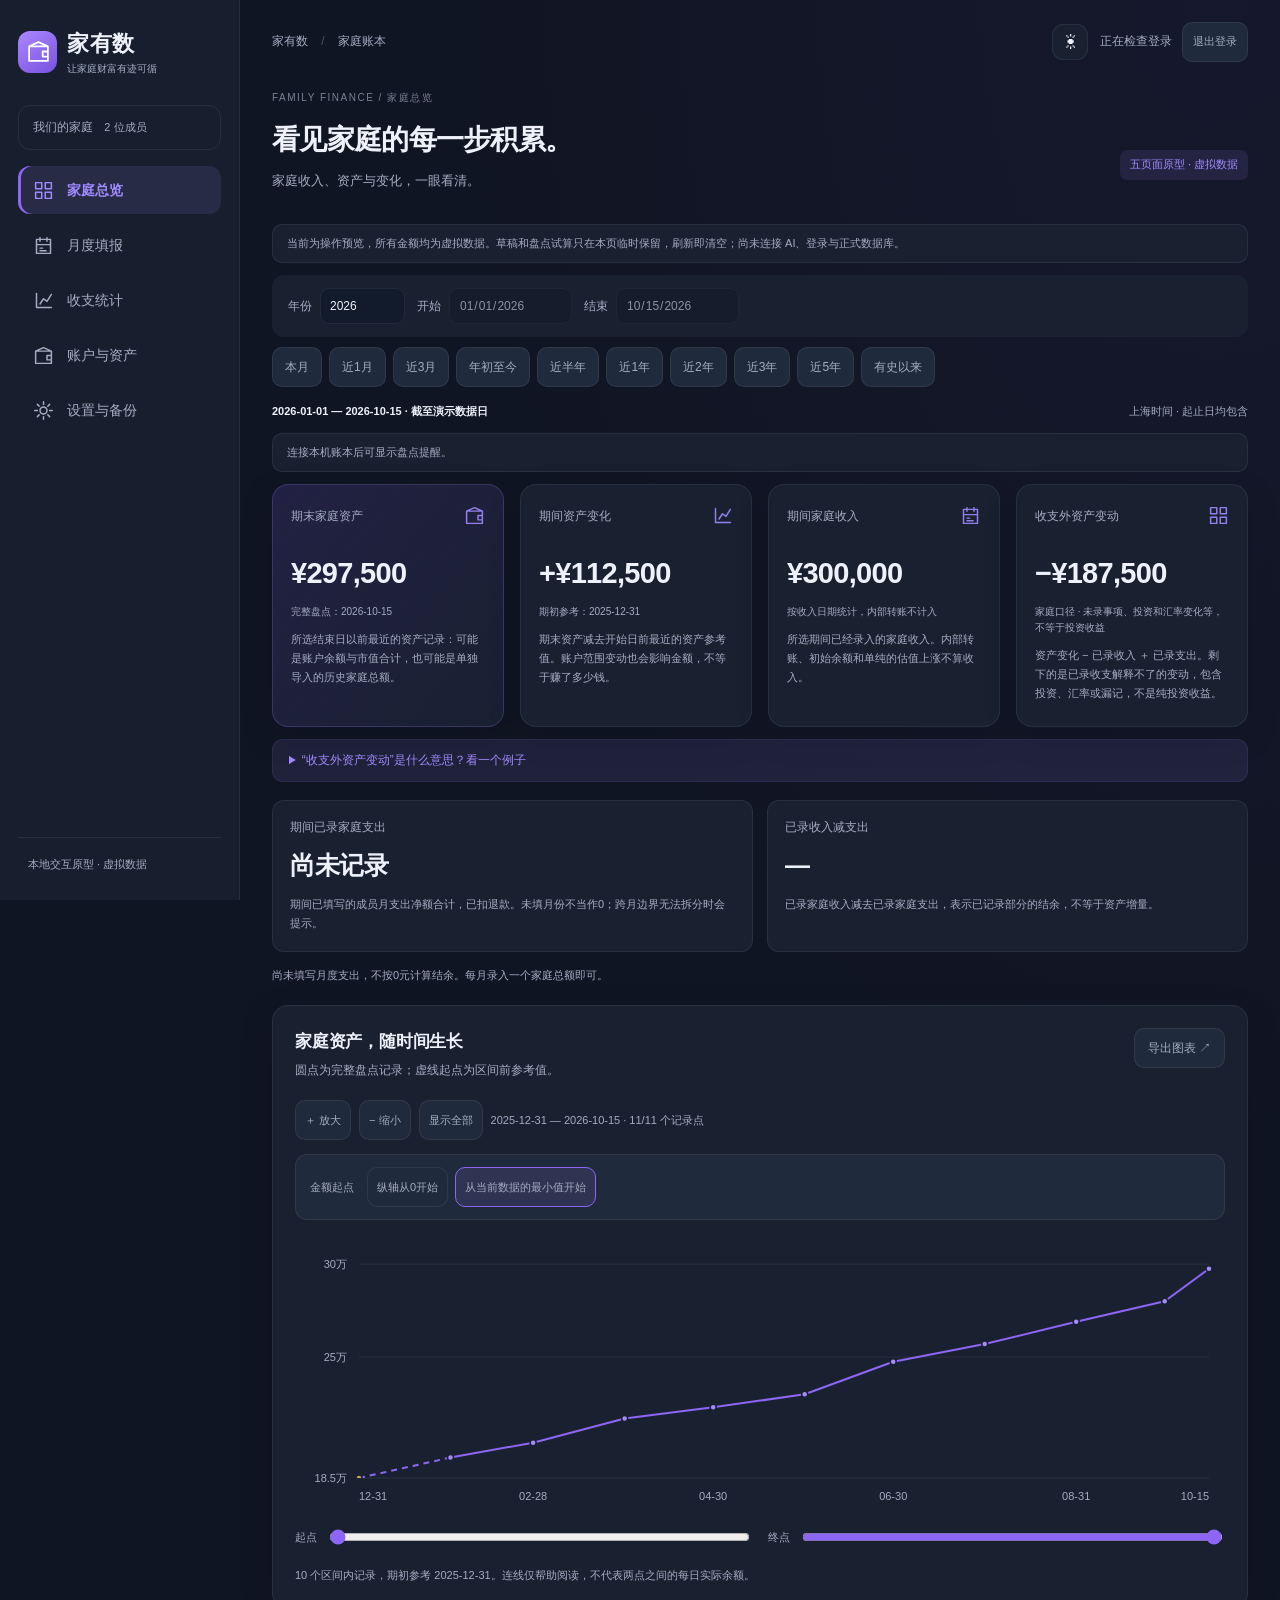
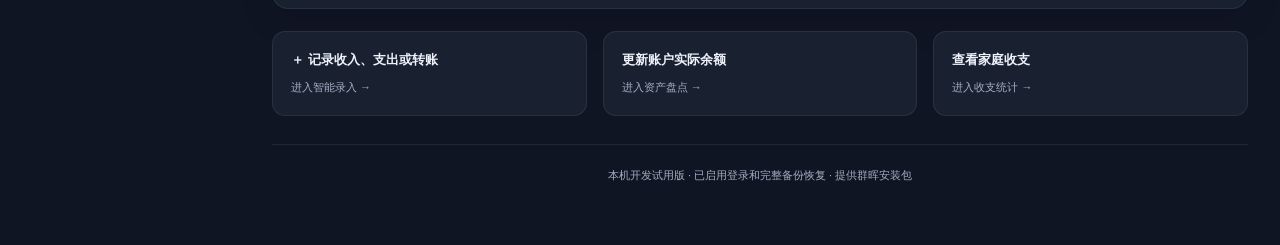
==== prototype/index.html @ e5a1f44b "Release 0.10.0 preview with expense charts and inline record management" ====
<!doctype html>
<html lang="zh-CN">
<head>
  <meta charset="utf-8"><meta name="viewport" content="width=device-width, initial-scale=1, viewport-fit=cover">
  <title>家有数</title><meta name="application-name" content="家有数"><meta name="apple-mobile-web-app-title" content="家有数"><meta name="apple-mobile-web-app-capable" content="yes"><meta name="mobile-web-app-capable" content="yes"><meta name="apple-mobile-web-app-status-bar-style" content="default"><meta name="theme-color" content="#8b64e8"><link rel="manifest" href="/manifest.webmanifest"><link rel="apple-touch-icon" sizes="180x180" href="/apple-touch-icon.png"><link rel="icon" type="image/png" sizes="32x32" href="/favicon.png">
  <link rel="stylesheet" href="style.css"><link rel="stylesheet" href="modern.css">
  <script defer src="mobile-shell.js"></script><script defer src="chart-axis.js"></script><script defer src="history-period.js"></script><script defer src="client-common.js"></script><script defer src="expenses-report.js"></script><script defer src="report.js"></script><script defer src="ui.js"></script><script defer src="expenses-ui.js"></script><script defer src="session-ui.js"></script><script defer src="backup-ui.js"></script><script defer src="monthly-ui.js"></script><script defer src="account-catalog.js"></script><script defer src="choices-ui.js"></script><script defer src="direct-ui.js"></script><script defer src="income-series.js"></script><script defer src="dashboard-ui.js"></script><script defer src="modern-ui.js"></script><script defer src="history-ui.js"></script><script defer src="maintenance-ui.js"></script><script defer src="income-options.js"></script><script defer src="income-charts.js"></script><script defer src="asset-navigation.js"></script><script defer src="income-composition.js"></script><script defer src="inline-actions.js"></script><script defer src="expense-composition.js"></script>
</head>
<body>
<aside class="sidebar">
  <div class="brand"><span class="logo">家</span><div>家有数<small>让家庭财富有迹可循</small></div></div>
  <div class="family">我们的家庭 <span>2 位成员</span></div>
  <nav aria-label="主导航"><a href="#overview" data-route="overview">◫ <span>家庭总览</span></a><a href="#entry" data-route="entry">✧ <span>智能录入</span></a><a href="#income" data-route="income">▥ <span>收入统计</span></a><a href="#assets" data-route="assets">▤ <span>资产盘点</span></a><a href="#settings" data-route="settings">⚙ <span>设置与备份</span></a></nav>
  <div class="side-note"><strong>每一次盘点，<br>都让生活更清晰。</strong><p>收入分别记录<br>资产共同看见</p></div>
  <div class="prototype">本地交互原型 · 虚拟数据</div>
</aside>
<main>
  <header><div class="eyebrow" id="pageEyebrow">FAMILY FINANCE / 家庭总览</div><div class="heading"><div><h1 id="pageTitle">看见家庭的每一步积累<span>。</span></h1><p id="pageSubtitle">家庭收入、资产与变化，一眼看清。</p></div><span class="badge">五页面原型 · 虚拟数据</span></div></header>
  <div class="demo-notice" id="appNotice">当前为操作预览，所有金额均为虚拟数据。草稿和盘点试算只在本页临时保留，刷新即清空；尚未连接 AI、登录与正式数据库。</div>
  <div id="reportControls">
  <section class="filters" aria-label="报告筛选">
    <div class="segments" aria-label="汇总周期"><button data-mode="month">月度</button><button data-mode="year" class="active">年度</button><button data-mode="custom">自选时间段</button></div>
    <div class="date-controls"><label id="periodLabel">年份 <input id="period" type="number" value="2026" min="2000" max="2100"></label><label>开始 <input id="start" type="date" value="2026-01-01"></label><label>结束 <input id="end" type="date" value="2026-10-15"></label></div>
    <button id="export" class="outline">导出收入 CSV ↗</button>
  </section>
  <div id="error" role="alert"></div>
  <div class="period-caption"><strong id="range"></strong><span>上海时间 · 起止日均包含</span></div>
  </div>
  <section data-page="overview" aria-label="家庭总览">
  <section class="stats" aria-label="关键指标">
    <article class="metric primary"><div>期末家庭资产 <span>家庭口径</span></div><strong id="assetValue"></strong><p id="assetDate"></p></article>
    <article class="metric"><div>期间资产变化</div><strong id="deltaValue"></strong><p id="openingDate"></p></article>
    <article class="metric"><div id="incomeTitle">期间家庭收入</div><strong id="incomeValue"></strong><p>按收入日期统计，内部转账不计入</p></article>
    <article class="metric"><div>扣除已录收支后的差额</div><strong id="gapValue"></strong><p>家庭口径 · 未录事项、投资和汇率变化等，不等于投资收益</p></article>
  </section>
  <div class="expense-kpis"><article><span>期间已录家庭支出</span><strong id="overviewExpense">尚未记录</strong></article><article><span>已录收入减支出</span><strong id="overviewNet">—</strong></article><p id="overviewExpenseNote">不要求每天记账，每月填总额也可以。</p></div>
  <div id="portfolioOverview" class="demo-notice" style="margin-top:18px" hidden></div>
  <section id="trend" class="panel trend"><div class="panel-head"><div><h2>家庭资产，随时间生长</h2><p>圆点为完整盘点记录；虚线起点为区间前参考值。</p></div><button id="chartExport" class="outline">导出图表 ↗</button></div><div id="assetChart" class="chart"></div><div id="chartNote" class="chart-note"></div></section>
  <div class="quick-links"><a href="#entry">＋ 记录收入、支出或转账 <span>进入智能录入 →</span></a><a href="#assets">更新账户实际余额 <span>进入资产盘点 →</span></a><a href="#income">查看两人的收入 <span>进入收入统计 →</span></a></div>
  </section>
  <section data-page="income" aria-label="收入统计" hidden>
    <div class="income-summary"><span id="reportIncomeLabel">期间家庭收入</span><strong id="reportIncomeValue"></strong><small>按收入日期汇总 · 不包含内部转账</small></div>
    <section class="panel"><div class="panel-head"><div><h2>收入随时间变化</h2><p id="incomeTrendNote"></p></div></div><div id="incomeTrend" class="income-trend"></div></section>
    <article id="income" class="panel"><div class="panel-head"><div><h2>两个人的收入，一起看</h2><p>成员筛选只作用于收入；支出和资产始终按全家统计。</p></div></div><div class="segments compact" id="members"><button class="active" data-member="全家">全家</button><button data-member="成员一">成员一</button><button data-member="成员二">成员二</button></div><div id="memberBars"></div><div class="source-label">收入来源分布</div><div id="sources"></div></article>
  <section id="details" class="panel"><div class="panel-head"><div><h2>每一笔收入，都有来处</h2><p>收入归属、来源和到账账户分开记录。</p></div><span class="muted" id="rowCount"></span></div><div class="table-scroll"><table><thead><tr><th>日期</th><th>收入归属</th><th>来源</th><th>到账账户</th><th class="right">金额</th></tr></thead><tbody id="incomeRows"></tbody></table></div></section>
  </section>
  <section data-page="entry" aria-label="智能录入" hidden>
    <article class="panel" id="monthlyExpensePanel"><div class="panel-head"><div><h2>每月支出 · 填一个总数就够了</h2><p>每个人各填一个月度支出净总额，家庭自动合计；不需要逐笔记录，也不用选择付款账户。</p></div><span class="status-tag">可选，不用开期</span></div>
      <form id="monthlyExpenseForm" class="form-grid">
        <label class="field">月份<input id="expenseMonth" type="month" required></label>
        <label class="field" id="expenseTotalField">支出净总额（人民币，退款扣除后）<input id="expenseTotal" type="number" step="0.01" required placeholder="未填写与0元不同"></label>
        <label class="field" id="expenseThroughField">这份总额统计到哪一天<input id="expenseThrough" type="date" required></label>
        <label class="field full">备注<input id="expenseTotalMemo" maxlength="200" placeholder="如：微信、支付宝、银行卡已去重；退款已扣除，包含手续费"></label>
        <p id="expenseModeNote" class="muted full"></p>
        <button class="solid full" id="saveMonthlyExpense" type="submit">确认并保存月度支出</button>
      </form><p id="monthlyExpenseStatus" class="muted" role="status"></p>
    </article>
    <article class="panel"><div class="panel-head"><div><h2>粘贴导入 · 无需 AI API</h2><p>把文字或截图发给聊天助手，按本软件的格式整理，再将结果粘贴到这里。</p></div><span class="status-tag" id="ledgerConnection">正在检查账本连接</span></div>
      <div class="actions"><button class="outline" id="copyGuide">复制给聊天助手的格式说明</button><button class="outline" id="importExample">填入虚拟导入示例</button></div>
      <label class="field" style="margin-top:16px">导入数据（JSON）<textarea id="importText" rows="7" placeholder="粘贴助手返回的 JSON 数据，不是命令，也不需要进入 Docker 终端。"></textarea></label>
      <button class="solid" id="previewImport">检查并预览</button><p id="importMessage" role="status" class="muted"></p>
      <pre id="guidePreview" class="guide-preview" hidden></pre>
      <p class="muted">同一时点先处理流水再确认余额，更晚流水继续更新。请核对截图时间，不用较早截图覆盖较晚状态。</p>
    </article>
    <div class="two-cols entry-layout">
      <article class="panel"><div class="panel-head"><div><h2>说一句话，或发一张截图</h2><p>正式版本由 AI 整理成草稿，经你确认后保存。</p></div><span class="status-tag">AI 待接入</span></div>
        <label class="field">描述收入、转账或账户余额<textarea id="naturalText" rows="5" placeholder="例如：今天成员一工资到账15000元，进招行工资卡，招行现在有62000元。"></textarea></label>
        <label class="upload">选择截图，预览上传体验<input id="screenshotInput" type="file" accept="image/png,image/jpeg,image/webp"><small>只在本机预览，不会上传或识别。请使用虚拟截图。</small></label>
        <img id="imagePreview" class="image-preview" alt="所选演示截图的本机预览" hidden><p id="imageNote" class="muted" role="status"></p>
        <div class="actions"><button id="sampleDraft" class="solid">查看示例识别草稿</button><button disabled class="outline">AI 整理（待接入）</button></div><p class="muted">示例按钮展示固定流程，不会识别你输入的文字或图片。</p>
      </article>
      <article class="panel"><div class="panel-head"><div><h2>也可以手动填写</h2><p>先试用字段和确认步骤，不影响报告中的示例账本。</p></div></div>
        <form id="manualForm" class="form-grid">
          <label class="field">记录类型<select id="recordKind"><option value="income">收入</option><option value="transfer">账户转账</option><option value="balance">余额盘点</option></select></label>
          <label class="field">发生日期<input id="recordDate" type="date" value="2026-10-15" required></label>
          <label class="field full">发生时间（可选，补录时请核对）<input id="recordTime" type="time" step="1"><small>留空：当天新增按保存时间，历史余额视为日终。同日先盘点后转账会继续更新余额；补录更早事项请填写时间。</small></label>
          <label class="field" id="memberField">收入归属<select id="recordMember"><option>成员一</option><option>成员二</option></select></label>
          <label class="field" id="sourceField">收入分类<select id="recordSource" required><option>工资奖金</option><option>公积金</option><option>开会讲课</option><option>股票</option><option>其他</option></select></label>
          <label class="field"><span id="accountLabel">到账账户</span><select id="recordAccount"></select></label>
          <label class="field" id="targetField" hidden>转入账户<select id="targetAccount"></select></label>
          <label class="field"><span id="amountLabel">金额（元）</span><input id="recordAmount" type="number" min="0.01" step="0.01" required placeholder="0.00"></label>
          <label class="field" id="targetAmountField" hidden><span id="targetAmountLabel">实际到账金额</span><input id="recordTargetAmount" type="number" min="0.01" step="0.01"></label>
          <label class="field" id="feeField" hidden><span id="feeLabel">转出账户手续费（本金之外另扣）</span><input id="recordFee" type="number" min="0" step="0.01" value="0"></label>
          <label class="field full">汇率方式<select id="recordFxMode"><option value="auto">自动汇率（保存时固定）</option><option value="manual">手动参考汇率（历史补录）</option></select></label>
          <label class="field" id="recordRateField" hidden><span id="recordRateLabel">转出／到账账户：1原币折合人民币</span><input id="recordRate" type="number" min="0.0000000001" step="0.0000000001"></label>
          <label class="field" id="targetRateField" hidden><span id="targetRateLabel">转入账户：1原币折合人民币</span><input id="targetRate" type="number" min="0.0000000001" step="0.0000000001"></label>
          <label class="field" id="recordRateDateField" hidden>参考汇率日期<input id="recordRateDate" type="date"></label>
          <label class="field" id="recordRateSourceField" hidden>汇率来源<input id="recordRateSource" maxlength="100" placeholder="例如经核对的历史参考汇率"></label>
          <label class="field full">备注<input id="recordMemo" maxlength="120" placeholder="可选"></label>
          <button class="solid full" type="submit">生成待确认草稿</button>
        </form>
      </article>
    </div>
    <article class="panel" id="draftPanel"><div class="panel-head"><div><h2>待确认草稿</h2><p>先核对金额、日期、成员和账户。需要修改时可回到输入区重新生成。</p></div></div><div id="draftContent" class="empty">还没有草稿。可以试用左侧示例或右侧手动填写。</div><div class="actions" id="draftActions" hidden><button id="confirmDraft" class="solid">确认演示草稿</button><button id="discardDraft" class="outline">放弃草稿</button></div><p id="draftStatus" role="status" class="muted"></p></article>
  </section>
  <section data-page="assets" aria-label="资产盘点" hidden>
    <article class="panel"><div class="panel-head"><div><h2>外币、股票与员工股权</h2><p>已持有资产计入家庭总额；待归属RSU单列。ESPP只记录实际到账股票。</p></div><span class="status-tag">保存估值与汇率</span></div>
      <div class="portfolio-summary"><span>已记录持仓 <strong id="holdingCount">0 项</strong></span><span>待归属RSU参考值 <strong id="rsuValue">—</strong><small>不计入主要家庭资产</small></span></div>
      <div id="holdingRows" class="holding-list"><p class="empty">尚未记录外币或股票持仓</p></div>
      <div class="two-cols"><div><h3 class="source-label">币种分布 · 折合人民币</h3><div id="currencyBreakdown"></div></div><div><h3 class="source-label">资产类型分布</h3><div id="typeBreakdown"></div></div></div>
      <p id="allocationNote" class="muted"></p>
      <p class="muted">账户原币数量、股票价格和汇率均按每次记录保存，后来的汇率更新不会改写这些记录。只录入自己能确认的资产；不要把券商总额与其股票、现金明细重复相加。</p>
    </article>
    <article class="panel"><div class="panel-head"><div><h2>记录持仓估值</h2><p>选择已有持仓更新，或新建外币余额、股票及待归属RSU。填写后仍需预览确认。</p></div></div>
      <form id="holdingForm" class="form-grid">
        <label class="field full">持仓<select id="holdingSelect"><option value="">新建一项持仓</option></select></label>
        <label class="field">资产名称<input id="holdingName" required maxlength="80" placeholder="如：某银行美元储蓄／某券商公司股票"></label>
        <label class="field">归属<select id="holdingOwner"><option>成员一</option><option>成员二</option><option>共同</option></select></label>
        <label class="field">种类<select id="holdingKind"><option value="cash">外币余额</option><option value="stock">已持有股票</option><option value="rsu">待归属RSU</option></select></label>
        <label class="field">币种<input id="holdingCurrency" required pattern="[A-Z]{3}" maxlength="3" value="USD" placeholder="USD / HKD / EUR"></label>
        <label class="field">估值日期<input id="holdingDate" type="date" required></label>
        <label class="field">持仓来源<select id="holdingOrigin"><option value="other">其他／存款</option><option value="purchase">自行买入</option><option value="rsu">RSU 已到账股票</option><option value="espp">ESPP 已到账股票</option></select></label>
        <label class="field" id="holdingAmountField">原币余额<input id="holdingAmount" type="number" min="0" step="0.01" required></label>
        <label class="field" id="holdingSymbolField" hidden>市场及股票代码<input id="holdingSymbol" maxlength="40" placeholder="如 NASDAQ:DEMO"></label>
        <label class="field" id="holdingQuantityField" hidden>股数（可有小数）<input id="holdingQuantity" type="number" min="0" step="0.000001"></label>
        <label class="field" id="holdingPriceField" hidden>每股原币价格<input id="holdingPrice" type="number" min="0" step="0.000001"></label>
        <label class="field" id="holdingPriceDateField" hidden>股价日期<input id="holdingPriceDate" type="date"></label>
        <label class="field" id="holdingVestField" hidden>预计归属日期（可选）<input id="holdingVestDate" type="date"></label>
        <label class="field full">汇率方式<select id="holdingFxMode"><option value="auto">自动取得并固定本次使用的汇率</option><option value="manual">手动确认参考汇率（历史日期或缺失币种）</option></select></label>
        <label class="field" id="holdingRateField" hidden>每1原币对应人民币<input id="holdingRate" type="number" min="0.0000000001" step="0.0000000001"></label>
        <label class="field" id="holdingRateDateField" hidden>汇率日期<input id="holdingRateDate" type="date"></label>
        <label class="field full" id="holdingRateSourceField" hidden>汇率来源<input id="holdingRateSource" maxlength="100" placeholder="如：银行当日参考汇率"></label>
        <button class="solid full" type="submit">生成持仓草稿并预览</button>
      </form><p id="holdingMessage" role="status" class="muted">股票价格暂由你填写，尚未接入自动行情。持仓更新不会自动增加工资收入。</p>
    </article>
    <div class="two-cols">
      <article id="accounts" class="panel"><div class="panel-head"><div><h2>钱放在哪里</h2><p id="distributionDate"></p></div><span class="muted">最新示例完整盘点</span></div><div id="distribution"></div><div id="accountRows"></div></article>
      <article class="panel"><div class="panel-head"><div><h2>更新一个账户的实际余额</h2><p>只更新选中的账户，其他账户不会清零。</p></div><span class="status-tag">试算</span></div><form id="balanceForm" class="form-grid"><label class="field full">盘点账户<select id="balanceAccount"></select></label><label class="field">盘点日期<input id="balanceDate" type="date" value="2026-10-15" min="2026-10-15" required></label><label class="field">实际余额（元）<input id="balanceAmount" type="number" min="0" step="0.01" required placeholder="填写截图上的金额"></label><button class="solid full" type="submit">查看校准试算</button></form><div id="balanceResult" class="empty" role="status">选择账户并填写余额，查看校准前后的差额。</div><p class="muted">此处以最新示例余额试算，不保存、不重算历史。历史补录和在途转账将在正式账本中接入。</p></article>
    </div>
    <article class="panel" id="assetHistory"><div class="panel-head"><div><h2>完整盘点历史</h2><p>每个日期都包含全部示例账户；日常部分更新将在正式版本中单独标记。</p></div></div><div class="table-scroll"><table><thead><tr><th>盘点日期</th><th>范围</th><th class="right">家庭总资产</th></tr></thead><tbody id="snapshotRows"></tbody></table></div></article>
    <article class="panel"><div class="panel-head"><div><h2>账户流水</h2><p>收入、支出、转账和余额确认分别展示；换汇两边都保留原币实际金额。</p></div></div><div class="table-scroll"><table><thead><tr><th>日期</th><th>类型</th><th>账户／流向</th><th>原币金额与手续费</th><th>说明</th></tr></thead><tbody id="journalRows"></tbody></table></div></article>
  </section>
  <section data-page="settings" aria-label="设置与备份" hidden>
    <article class="panel"><div class="panel-head"><div><h2>资金账户管理</h2><p>修改名称不会丢失原有记录。新账户必须填写纳入日期及初始余额；币种创建后固定。</p></div></div>
      <form id="accountForm" class="form-grid">
        <label class="field full">选择账户<select id="manageAccount"><option value="">新增资金账户</option></select></label>
        <label class="field">账户名称<input id="manageName" maxlength="80" required placeholder="如：成员一某银行美元账户"></label>
        <label class="field">归属<select id="manageOwner"><option>成员一</option><option>成员二</option><option>共同</option></select></label>
        <label class="field">类型<select id="manageType"><option>现金</option><option>股票</option><option>理财</option><option>基金</option><option>加密货币</option><option>贵金属</option><option>其他</option></select></label>
        <label class="field">币种<select id="manageCurrency" required><option value="CNY">人民币 CNY</option><option value="USD">美元 USD</option><option value="HKD">港币 HKD</option><option value="EUR">欧元 EUR</option><option value="JPY">日元 JPY</option><option value="GBP">英镑 GBP</option><option value="SGD">新加坡元 SGD</option><option value="AUD">澳元 AUD</option><option value="CAD">加元 CAD</option><option value="CHF">瑞士法郎 CHF</option><option value="NZD">新西兰元 NZD</option><option value="KRW">韩元 KRW</option><option value="TWD">新台币 TWD</option><option value="MOP">澳门元 MOP</option><option value="THB">泰铢 THB</option><option value="MYR">马来西亚林吉特 MYR</option><option value="IDR">印尼盾 IDR</option><option value="INR">印度卢比 INR</option><option value="PHP">菲律宾比索 PHP</option><option value="AED">阿联酋迪拉姆 AED</option><option value="ZAR">南非兰特 ZAR</option></select></label>
        <label class="field" id="manageDateField">纳入日期<input id="manageDate" type="date" required></label>
        <label class="field" id="manageAmountField">纳入日流水发生前的原币余额<input id="manageAmount" type="number" min="0" step="0.01" required></label>
        <label class="field full" id="manageFxField">汇率方式<select id="manageFxMode"><option value="auto">自动参考汇率</option><option value="manual">手动参考汇率（历史日期）</option></select></label>
        <label class="field" id="manageRateField" hidden>每1原币折合人民币<input id="manageRate" type="number" min="0.0000000001" step="0.0000000001"></label>
        <label class="field" id="manageRateDateField" hidden>汇率日期<input id="manageRateDate" type="date"></label>
        <label class="field full" id="manageRateSourceField" hidden>汇率来源<input id="manageRateSource" maxlength="100"></label>
        <button id="saveAccount" class="solid full" type="submit">创建账户并保存初始余额</button>
      </form><p id="accountStatus" role="status" class="muted">账户创建和名称修改保存到本机。现有持仓中的外币余额也可直接用于收入或转账，不需要再建一份重复账户。</p>
    </article>
    <article class="panel"><div class="panel-head"><div><h2>自动汇率</h2><p>每 1 单位外币折合多少人民币。用于资产估值，实际换汇按真实扣款与到账记录。</p></div><button id="fxRefresh" class="outline">立即更新汇率</button></div>
      <p id="fxStatus" role="status" class="muted">打开本机账本后自动获取，无需另行申请 API 账号。</p>
      <div id="fxMeta" class="muted"></div>
      <div class="table-scroll" style="max-height:290px"><table><thead><tr><th>币种</th><th class="right">折合人民币</th></tr></thead><tbody id="fxRows"><tr><td colspan="2" class="empty">尚未获取汇率</td></tr></tbody></table></div>
      <p class="muted">后台每 6 小时检查更新；周末和假日可能沿用最近发布日。失败时保留旧汇率并提示，缺失币种不按零或 1:1 折算。</p>
      <p class="muted">资金账户支持人民币和外币收入、转账及盘点；换汇按实际转出和到账金额记录。参考汇率用于估值和收入汇总，保存时固定本次汇率。</p>
    </article>
    <div class="two-cols"><article class="panel"><div class="panel-head"><div><h2>家庭与成员</h2><p>全家账目公开，登录身份与收入归属分别记录。</p></div></div><div class="setting-row"><span>家庭成员</span><strong>成员一、成员二</strong></div><div class="setting-row"><span>账目可见范围</span><strong>家庭共享</strong></div><div class="setting-row"><span>记账币种 / 时区</span><strong>人民币 / 上海时间</strong></div><p class="muted">已支持两人独立登录、共用家庭账目；成员显示名称修改后续接入。</p></article>
    <article class="panel"><div class="panel-head"><div><h2>AI 服务</h2><p>智能识别是可选能力，普通查询和统计不依赖 AI。</p></div><span class="status-tag">待接入</span></div><label class="field">服务方案预览<select id="aiProvider"><option>免费方案（待验证）</option><option>OpenAI API</option><option>其他兼容服务</option></select></label><p id="providerNote" class="muted">目前不会发起任何 AI 请求；免费服务的模型效果与数据条款待核对。</p><label class="field">API 密钥<input disabled placeholder="正式版本在服务端配置，请勿在原型中填写密钥"></label></article></div>
    <article class="panel"><div class="panel-head"><div><h2>备份与恢复</h2><p>先预览文件导出和检查流程；正式版本会加入自动备份及恢复验证。</p></div></div><div class="backup-box"><div><strong>导出演示数据包</strong><p>包含虚拟账户、收入、盘点和本次确认的演示草稿。</p></div><button id="backupExport" class="solid">导出示例 JSON</button></div><label class="upload">选择刚导出的示例文件进行检查<input id="backupImport" type="file" accept=".json,application/json"><small>只检查文件，不会替换或恢复账本。</small></label><p id="backupStatus" role="status" class="muted">尚未选择文件。此原型不具备正式数据恢复能力。</p></article>
  </section>
  <footer id="appFooter">家有数 · 五页面操作原型 · 演示数据截至 2026.10.15 · 请勿作为正式记账工具</footer>
</main>
</body></html>
---- prototype/style.css ----
:root{--ink:#263d36;--muted:#718078;--green:#24634e;--line:#e1e6df;--cream:#f6f7f2;--gold:#c6a55d}*{box-sizing:border-box}html{scroll-behavior:smooth}body{margin:0;background:var(--cream);font:14px/1.65 'Segoe UI','Microsoft YaHei',sans-serif;color:var(--ink)}button,input{font:inherit}button{cursor:pointer}button:focus-visible,a:focus-visible,input:focus-visible{outline:3px solid #c6a55d;outline-offset:3px}.sidebar{width:232px;position:fixed;inset:0 auto 0 0;background:#edf1e8;border-right:1px solid var(--line);padding:34px 24px;display:flex;flex-direction:column}.brand{display:flex;align-items:center;gap:12px;font-size:23px;font-weight:650}.logo{background:var(--green);color:white;border-radius:13px;padding:4px 11px;font-size:24px}.brand small{display:block;color:var(--muted);font-size:10px;font-weight:400;letter-spacing:1px}.family{margin:38px 0 20px;padding-bottom:18px;border-bottom:1px solid #d8dfd3;font-weight:600}.family span{display:block;font-size:12px;color:var(--muted);font-weight:400}nav{display:grid;gap:8px}nav a{text-decoration:none;color:#52665a;padding:11px 13px;border-radius:9px;display:flex;gap:13px}nav a:first-child{background:#dbe6d8;color:var(--green);font-weight:650}nav a:hover{background:#dfe8db}.side-note{margin-top:auto;padding:35px 9px 25px}.side-note strong{font-size:19px;line-height:1.8;font-weight:500}.side-note p,.prototype{color:var(--muted);font-size:12px}.prototype{border-top:1px solid #d8dfd3;padding-top:16px}main{margin-left:232px;max-width:1620px;padding:38px 44px}.eyebrow{font-size:11px;letter-spacing:2px;color:var(--muted);margin-bottom:12px}.heading{display:flex;justify-content:space-between;gap:20px;align-items:center}h1{font-weight:550;letter-spacing:-1px;font-size:30px;margin:0}h1 span{color:var(--gold)}header p{color:var(--muted);margin:9px 0 26px}.badge{white-space:nowrap;border:1px solid #d8dfd3;border-radius:25px;padding:7px 12px;font-size:11px;color:var(--muted)}.filters{display:flex;gap:16px;align-items:center;flex-wrap:wrap;padding:18px 0;border-top:1px solid var(--line);border-bottom:1px solid var(--line)}.segments{display:flex;background:#e9ede5;padding:4px;border-radius:9px;gap:3px}.segments button{border:0;background:transparent;color:#657264;padding:6px 15px;border-radius:6px;white-space:nowrap}.segments button.active{background:white;color:var(--green);box-shadow:0 1px 4px #203d3014;font-weight:650}.date-controls{display:flex;gap:12px;flex-wrap:wrap}.date-controls label{display:flex;align-items:center;gap:7px;font-size:12px;color:var(--muted)}input{border:1px solid #d9dfd4;border-radius:6px;padding:5px 7px;background:#fff;color:var(--ink);max-width:150px}input[type=number]{width:85px}.outline{background:transparent;color:var(--green);border:1px solid #d8dfd3;border-radius:7px;padding:6px 11px;font-size:12px}#export{margin-left:auto}.period-caption{display:flex;justify-content:space-between;margin:24px 0 12px;font-size:12px;gap:10px}.period-caption span{color:var(--muted)}.stats{display:grid;grid-template-columns:repeat(4,minmax(0,1fr));gap:15px}.metric{background:white;border:1px solid var(--line);padding:21px 20px;border-radius:12px;min-height:155px}.metric div{font-size:12px;color:var(--muted)}.metric div span{float:right;font-size:10px;opacity:.8}.metric strong{display:block;font-size:27px;font-weight:550;letter-spacing:-1px;margin:14px 0 6px;overflow-wrap:anywhere}.metric p{font-size:10px;color:var(--muted);margin:0}.metric.primary{background:var(--green);border-color:var(--green);color:white}.metric.primary div,.metric.primary p{color:#c6dccc}.panel{background:white;border:1px solid var(--line);border-radius:12px;padding:24px;margin-top:22px;scroll-margin-top:20px}.panel-head{display:flex;justify-content:space-between;gap:14px;align-items:flex-start;margin-bottom:15px}.panel-head h2{font-size:17px;font-weight:600;margin:0}.panel-head p{font-size:11px;color:var(--muted);margin:5px 0 0}.chart svg{width:100%;height:auto;display:block}.chart-note{font-size:11px;color:var(--muted);margin-top:8px}.two-cols{display:grid;grid-template-columns:1fr 1fr;gap:22px}.compact{width:fit-content;margin-bottom:20px}.compact button{font-size:12px;padding:4px 13px}.bar-row{margin:16px 0}.bar-label{display:flex;justify-content:space-between;font-size:12px;margin-bottom:7px}.track{height:8px;background:#eff2eb;border-radius:7px;overflow:hidden}.fill{height:100%;background:var(--green);border-radius:7px}.bar-row:nth-child(2) .fill{background:var(--gold)}.source-label{font-size:11px;color:var(--muted);border-top:1px solid var(--line);margin-top:25px;padding-top:18px}.source-chips{display:flex;flex-wrap:wrap;gap:8px;margin-top:10px}.chip{background:#f2f5ef;border-radius:6px;padding:6px 10px;font-size:12px}.stack{display:flex;height:22px;border-radius:6px;overflow:hidden;margin:23px 0}.account-row{display:flex;justify-content:space-between;padding:10px 0;border-bottom:1px solid #eef1ea;font-size:12px}.account-row:last-child{border:0}.dot{width:8px;height:8px;display:inline-block;border-radius:3px;margin-right:9px}.account-row small{display:block;padding-left:17px;color:var(--muted);font-size:10px}.muted{font-size:11px;color:var(--muted)}table{border-collapse:collapse;width:100%;font-size:12px}th{text-align:left;font-weight:500;color:var(--muted);background:#f7f9f4}td,th{padding:12px 13px;border-bottom:1px solid #edf0e9}.right{text-align:right;white-space:nowrap}td:last-child{font-weight:600}.table-scroll{overflow:auto;max-height:390px}thead{position:sticky;top:0}.empty{padding:28px;text-align:center;color:var(--muted)}footer{color:var(--muted);font-size:11px;text-align:center;margin:28px 0}#error{color:#a33b29;font-size:12px;margin-top:10px}button:hover{filter:brightness(.96)}@media(min-width:1500px){main{padding-left:60px;padding-right:60px}}@media(max-width:1150px){.sidebar{width:190px;padding:28px 18px}main{margin-left:190px;padding:28px 24px}.stats{grid-template-columns:repeat(2,minmax(0,1fr))}.heading{flex-wrap:wrap}.badge{margin-bottom:20px}}@media(max-width:720px){.sidebar{position:static;width:auto;padding:14px 18px;display:block}.brand{font-size:20px}.family,.side-note,.prototype,nav{display:none}main{margin:0;padding:22px 16px}h1{font-size:25px}.eyebrow{font-size:9px}.heading{gap:0}.badge{font-size:10px}.filters{gap:12px}.date-controls{gap:8px}input{max-width:139px}.stats{gap:10px}.metric{padding:15px 12px;min-height:155px}.metric strong{font-size:24px}.metric div{font-size:11px}.metric div span{float:none;display:block}.two-cols{grid-template-columns:1fr;gap:0}.panel{padding:18px;margin-top:16px}.period-caption{flex-direction:column;gap:3px}.panel-head{gap:10px}.panel-head h2{font-size:16px}#export{margin-left:0}.chart{overflow:auto}.chart svg{min-width:540px}footer{text-align:left}}
[hidden]{display:none!important}
.portfolio-summary{display:flex;gap:25px;background:#edf3e8;padding:18px;border-radius:9px;flex-wrap:wrap;margin-bottom:16px}.portfolio-summary span{font-size:12px;color:var(--muted)}.portfolio-summary strong{display:block;font-size:23px;color:var(--green);font-weight:550}.portfolio-summary small{display:block;font-size:10px}.holding-card{display:grid;grid-template-columns:1fr auto;gap:5px 16px;padding:15px 0;border-bottom:1px solid var(--line)}.holding-card>strong{font-size:13px;font-weight:600}.holding-card>strong:nth-child(2){text-align:right;color:var(--green)}.holding-card p{grid-column:1/-1;margin:0;color:var(--muted);font-size:11px;overflow-wrap:anywhere}@media(max-width:720px){.holding-card{grid-template-columns:1fr}.holding-card>strong:nth-child(2){text-align:left}}
.guide-preview{white-space:pre-wrap;overflow-wrap:anywhere;max-height:320px;overflow:auto;background:#f3f6ef;border:1px solid var(--line);border-radius:8px;padding:16px;font-size:11px;line-height:1.8}.import-warning{background:#faf4e5;color:#806624;padding:10px 13px;border-radius:7px;font-size:12px}#draftContent label{display:flex;align-items:flex-start;gap:8px;font-size:12px;color:#806624}#draftContent input{margin-top:5px}
.sidebar nav a:first-child{background:transparent;color:#52665a;font-weight:400}.sidebar nav a.active{background:#dbe6d8;color:var(--green);font-weight:650}.demo-notice{font-size:12px;background:#edf1e8;padding:12px 16px;border-radius:9px;color:#5b6d5b;margin-bottom:18px;border:1px solid #dce4d5}.quick-links{display:grid;grid-template-columns:repeat(3,1fr);gap:16px;margin-top:22px}.quick-links a{display:block;padding:18px;background:white;border:1px solid var(--line);border-radius:10px;color:var(--ink);text-decoration:none;font-weight:600}.quick-links span{display:block;font-size:11px;font-weight:400;color:var(--green);margin-top:9px}.field{display:flex;flex-direction:column;gap:7px;font-size:12px;color:#52665a;margin-bottom:14px}.field input,.field select,.field textarea{width:100%;max-width:none;border:1px solid #d9dfd4;border-radius:7px;padding:9px 11px;background:white;color:var(--ink);font:inherit;min-width:0}.field textarea{resize:vertical;line-height:1.8}.field input:disabled{background:#f3f5f0;color:var(--muted)}.form-grid{display:grid;grid-template-columns:1fr 1fr;gap:0 16px}.full{grid-column:1/-1}.solid{background:var(--green);color:white;border:1px solid var(--green);border-radius:7px;padding:9px 16px;font:inherit;font-size:12px}.actions{display:flex;gap:10px;flex-wrap:wrap;margin-top:17px}button:disabled{opacity:.5;cursor:not-allowed}.status-tag{font-size:10px;white-space:nowrap;border-radius:20px;padding:4px 9px;background:#f5f0df;color:#8c723a}.upload{display:flex;flex-direction:column;gap:10px;background:#f7f9f4;border:1px dashed #c4d0bc;border-radius:9px;padding:18px;font-size:12px;color:#52665a;margin-top:12px}.upload input{max-width:100%;font-size:11px;border:0;background:transparent;padding:0}.upload small{color:var(--muted);font-size:10px}.image-preview{display:block;max-width:100%;max-height:200px;object-fit:contain;margin-top:14px;border-radius:7px}.draft-list{list-style:none;padding:0;margin:0}.draft-list li{border-left:3px solid #7c9b79;background:#f3f6ef;padding:14px 17px;margin:9px 0;font-size:13px;overflow-wrap:anywhere}.balance-preview{background:#edf3e8;padding:17px;border-radius:8px;line-height:1.9;font-size:13px;margin-top:18px}.setting-row{display:flex;justify-content:space-between;gap:20px;border-bottom:1px solid var(--line);padding:15px 0;font-size:12px}.setting-row strong{font-weight:500}.backup-box{display:flex;align-items:center;justify-content:space-between;gap:16px;background:#f3f6ef;border-radius:8px;padding:18px;margin-bottom:18px}.backup-box p{font-size:12px;color:var(--muted);margin:5px 0}.income-summary{background:var(--green);color:#fff;border-radius:12px;padding:22px 25px;display:flex;align-items:center;gap:20px;flex-wrap:wrap;margin-top:20px}.income-summary strong{font-size:30px;font-weight:550}.income-summary small{margin-left:auto;color:#c6dccc}.income-trend{overflow-x:auto}.income-columns{display:flex;gap:12px;min-width:100%;width:max-content;align-items:flex-end;padding:10px 0 0}.income-column{min-width:48px;flex:1;text-align:center}.income-column>span{font-size:10px;white-space:nowrap;color:var(--muted)}.income-column small{font-size:10px;white-space:nowrap}.column-track{height:135px;display:flex;align-items:flex-end;justify-content:center;margin:8px 0}.column-fill{width:26px;background:#7c9b79;border-radius:4px 4px 0 0;min-height:1px}footer{border-top:1px solid var(--line);padding-top:22px}@media(max-width:1100px){.entry-layout{grid-template-columns:1fr}.quick-links{grid-template-columns:1fr}.income-summary small{margin-left:0}.brand small{letter-spacing:0;font-size:9px}}@media(max-width:720px){.sidebar{position:sticky;top:0;z-index:10;padding:12px 12px 8px;box-shadow:0 2px 7px #203d3009}.brand{display:none}.sidebar nav{display:flex;gap:2px;justify-content:space-between}.sidebar nav a{display:block;text-align:center;padding:7px 4px;font-size:13px;border-radius:7px;flex:1}.sidebar nav a span{display:block;font-size:10px;white-space:nowrap}.demo-notice{font-size:11px}.quick-links{gap:9px}.form-grid{gap:0 10px}.backup-box{align-items:flex-start;flex-direction:column}.income-summary{gap:8px 18px}.income-summary small{width:100%}.setting-row{gap:10px;flex-wrap:wrap}.entry-layout .panel{margin-top:14px}}
.expense-kpis{display:flex;flex-wrap:wrap;gap:16px;margin:18px 0;padding:18px 22px;background:#edf2e8;border-radius:10px}.expense-kpis article{flex:1;min-width:160px}.expense-kpis article span{display:block;font-size:12px;color:var(--muted)}.expense-kpis strong{display:block;font-size:25px;color:var(--green);margin-top:5px}.expense-kpis p{width:100%;font-size:12px;line-height:1.8;margin:0;color:var(--muted)}.expense-check{display:flex;align-items:flex-start;gap:9px;font-size:12px;line-height:1.8;margin:8px 0 16px}.expense-check input{width:auto;margin-top:5px}.expense-saved{margin-top:20px}.expense-saved summary,details>summary{cursor:pointer;font-size:13px;color:var(--green);padding:10px 0}.expense-saved button{display:block;margin:10px 0;text-align:left}.cashflow-month{display:flex;gap:15px;margin:14px 0}.cashflow-month>strong{font-size:12px;padding-top:5px}.cashflow-month>div{flex:1}.cashflow-month span{font-size:11px;color:var(--muted)}.cashflow-month .track{margin:4px 0 7px}#cashflowBars{max-height:420px;overflow-y:auto;padding-right:10px}@media(max-width:600px){.expense-kpis{padding:16px;gap:12px}.expense-kpis strong{font-size:21px}.expense-kpis article{min-width:115px}}
.auth-body{display:block;min-height:100vh;background:#f3f5ef}.auth-main{max-width:860px;margin:0 auto;padding:50px 24px}.auth-main>.brand{display:flex;margin-bottom:32px}.auth-card{padding:32px}.auth-card h1{font-size:27px;margin:12px 0}.auth-card h2{font-size:17px}.auth-submit{width:100%;margin-top:12px;padding:12px}.auth-message{font-size:13px;line-height:1.8;color:#9b4d2e;white-space:pre-wrap}.auth-foot{text-align:center;font-size:11px;margin-top:20px}.session-bar{display:flex;justify-content:flex-end;align-items:center;gap:12px;margin-bottom:16px;color:var(--muted);font-size:12px}.session-bar button{font-size:11px;padding:6px 10px}@media(max-width:720px){.auth-main{padding:28px 16px}.auth-card{padding:22px}.auth-card .two-cols{grid-template-columns:1fr}.session-bar{margin-bottom:12px}}

/* 首次设置与月度填报 */
.dashboard-income-grid{display:grid;grid-template-columns:repeat(2,minmax(0,1fr));gap:20px;margin-top:20px}.income-lines-panel{min-width:0}.line-svg svg{display:block;width:100%;height:auto}.line-legend,.line-chart-controls{display:flex;flex-wrap:wrap;gap:10px;margin:12px 0}.line-legend button{background:white;border:1px solid;border-radius:20px;padding:7px 12px;font-size:13px}.line-legend button[aria-pressed=false]{opacity:.4;text-decoration:line-through}.line-note{font-size:12px;line-height:1.8}.income-lines-panel summary{cursor:pointer}.income-lines-panel td,.income-lines-panel th{white-space:nowrap}
#firstRunGuide{width:min(680px,calc(100vw - 28px));max-height:calc(100dvh - 28px);overflow:auto;border:1px solid var(--line);border-radius:20px;padding:30px;color:var(--ink);box-shadow:0 20px 80px #263d3644}#firstRunGuide::backdrop{background:#142e2677}.guide-top{display:flex;justify-content:space-between;gap:12px;align-items:center}.guide-steps{display:grid;grid-template-columns:repeat(4,minmax(0,1fr));gap:8px;list-style:none;padding:0;margin:24px 0}.guide-steps li{font-size:12px;padding:10px;border-radius:10px;background:#f0f3ed}.guide-steps li.active{background:#dbeadc;color:#245f4d;font-weight:600}.guide-resume{position:fixed;bottom:20px;right:24px;background:white;z-index:20;box-shadow:0 3px 16px #263d3622}#temporaryMonthResult{border:2px solid #c6d9c5}button,input,select{touch-action:manipulation}select{font:inherit;max-width:100%}
@media(max-width:1100px){.dashboard-income-grid{grid-template-columns:1fr}}
@media(max-width:700px){html,body{max-width:100%;overflow-x:hidden}main{min-width:0;padding:20px 14px 85px}.sidebar{width:100%;position:static;padding:14px;border-right:0;border-bottom:1px solid var(--line)}.sidebar .family,.sidebar .side-note,.sidebar .prototype{display:none}.sidebar nav{display:flex;gap:5px;overflow-x:auto;margin-top:12px}.sidebar nav a{flex:none;white-space:nowrap;font-size:12px;padding:10px 8px;min-height:44px}.sidebar .brand{font-size:20px}main{margin-left:0}.heading{align-items:flex-start;flex-direction:column;gap:6px}h1{font-size:24px}.badge{white-space:normal}.panel{padding:18px 14px}.panel-head{flex-wrap:wrap;gap:10px}.filters,.date-controls{flex-wrap:wrap;min-width:0}.filters label,.date-controls label{min-width:0;max-width:100%}.stats,.two-cols,.form-grid{grid-template-columns:1fr}.form-grid>.full{grid-column:1}.field,input,select{min-width:0;width:100%}input,select{font-size:16px;min-height:44px}.actions{flex-wrap:wrap}.actions button,.actions a{min-height:44px;white-space:normal}.expense-kpis{grid-template-columns:repeat(2,minmax(0,1fr))}.expense-kpis article{min-width:0}.expense-kpis strong{font-size:21px;overflow-wrap:anywhere}.table-scroll{max-width:100%;overflow-x:auto;-webkit-overflow-scrolling:touch}.table-scroll table{min-width:560px}.quick-links{grid-template-columns:1fr}#firstRunGuide{padding:20px}.guide-steps{grid-template-columns:1fr 1fr}.guide-resume{bottom:12px;right:14px;font-size:12px}#monthlyWorkflow .field{min-width:0}.monthly-account{grid-template-columns:1fr}.line-legend{gap:7px}.line-legend button{min-height:40px}.line-svg{overflow-x:auto}.line-svg svg{min-width:330px}.session-bar{flex-wrap:wrap}}
.workflow-steps {display:grid;grid-template-columns:repeat(4,minmax(0,1fr));gap:14px;padding:0;list-style-position:inside;margin:20px 0}
.workflow-steps li {padding:14px;border-radius:12px;background:#f1f5ec;line-height:1.65}
.onboarding .actions a {text-decoration:none;display:inline-block}
.month-balance-grid {display:grid;gap:12px;margin:18px 0}
.monthly-account {padding:16px;background:#f7f8f4;border:1px solid #e2e8dd;border-radius:12px;display:grid;grid-template-columns:1fr 1fr;gap:14px}
.recovery-code {display:block;overflow-wrap:anywhere;padding:16px;margin:16px 0;background:#edf2e7;border-radius:10px;user-select:all;font-size:18px}
#memberSettings details {padding:14px 0;border-bottom:1px solid #e8ede3}
#memberSettings summary {cursor:pointer;font-weight:600}
#memberSettings form {margin-top:16px}
@media(max-width:700px){header p{margin:7px 0 12px}.heading .badge{display:none}main{padding-top:12px}.demo-notice{margin:10px 0;padding:10px;font-size:12px}#reportControls .date-controls label:has(input:disabled){display:none}.period-caption{margin:12px 0;flex-wrap:wrap}.stats{grid-template-columns:repeat(2,minmax(0,1fr));gap:10px}.metric{padding:15px 12px;min-height:130px}.metric strong{font-size:22px;letter-spacing:0}.line-svg svg{min-width:600px}.chart{overflow-x:auto}.chart svg{min-width:600px}}
#monthlyWorkflow .field {margin:0;min-width:200px}
@media(max-width:700px){.workflow-steps{grid-template-columns:1fr 1fr}.monthly-account{grid-template-columns:1fr}.auth-card .actions{flex-direction:column}}
---- prototype/modern.css ----
/* 家有数界面层：参考MoviePilot v3.1.4的玻璃主题与响应式卡片布局，独立实现。 */
.history-entry{display:flex;justify-content:space-between;align-items:center;gap:20px}.history-entry strong{font-size:14px}.history-entry p{margin:5px 0 0}.history-entry button{flex:none}.history-template-actions{display:flex;gap:12px;align-items:center;margin:20px 0 12px}.history-file{position:relative;display:inline-flex;align-items:center;overflow:hidden;cursor:pointer}.history-file input{position:absolute;inset:0;opacity:0;width:100%;max-width:none;cursor:pointer}#historyImportForm>.field{margin:16px 0}#historyText{font-family:Consolas,monospace;font-size:13px;line-height:1.8;width:100%;min-height:185px;padding:14px;border-radius:10px;border:1px solid var(--line);background:var(--input);color:var(--ink);resize:vertical}#historyPreview .table-scroll{max-height:340px;overflow:auto}#historyPreview th{position:sticky;top:0}#historySaved{margin-top:24px}.history-saved-controls{margin:14px 0}#historyStatus{font-size:13px;line-height:1.8;white-space:pre-wrap}#historyPermission:empty{display:none}
@media(max-width:760px){.history-entry{flex-direction:column;align-items:stretch;gap:12px}.history-entry button{width:100%}.history-template-actions{gap:8px;flex-wrap:wrap}#historyText{font-size:16px}.history-file{min-height:44px}.history-template-actions button{min-height:44px}}
.income-summary small,.income-summary .metric-definition{color:var(--muted)}
body.auth-body{min-height:100dvh;background:radial-gradient(ellipse at 20% 0,#8d66f619,transparent 55%),radial-gradient(ellipse at 95% 90%,#6366f10c,transparent 50%),var(--cream)}
body.auth-body .auth-main{width:100%;max-width:520px;min-height:100dvh;margin:0 auto;padding:clamp(28px,7vh,72px) 24px 30px;display:flex;flex-direction:column;justify-content:center}
.auth-brandbar{display:flex;align-items:center;justify-content:space-between;gap:20px;margin:0 4px 26px}.auth-brandbar .brand{display:flex}.auth-brandbar .theme-toggle{flex:none}
body.auth-body .auth-card{margin:0;padding:32px;background:var(--glass);backdrop-filter:blur(22px);border:1px solid var(--line);border-radius:22px;box-shadow:0 22px 80px #080a191c}
.auth-card .eyebrow{color:var(--green);font-size:11px;letter-spacing:1px}.auth-card h1{font-size:26px;line-height:1.4;margin:12px 0 10px}.auth-card #authIntro{font-size:13px;margin:0 0 26px;line-height:1.8}.auth-card form{display:grid;gap:17px}.auth-card .field{margin:0;gap:8px;font-size:13px}.auth-card .field input{width:100%;max-width:none;min-height:46px;padding:11px 13px;border-radius:10px}.auth-card .auth-submit{margin:0;min-height:46px;border-radius:10px;font-size:14px}.auth-card #forgotButton,.auth-card #backLogin{min-height:38px;border-color:transparent;color:var(--muted);font-size:12px}.auth-card #forgotButton:hover,.auth-card #backLogin:hover{color:var(--green);background:var(--accent-soft)}.auth-card .auth-message{color:#e9a982;font-size:12px;line-height:1.8;margin:17px 0 0}.auth-card .auth-message:empty{display:none}:root[data-theme=light] .auth-message{color:#ae4a32}.auth-card .recovery-code{font-size:16px;border:1px solid var(--line);background:var(--surface-high);color:var(--green)}.auth-card #recoveryCard p{font-size:13px;color:var(--muted);line-height:1.8}.auth-card #recoveryCard .actions{display:grid;grid-template-columns:1fr;gap:10px}.auth-card #recoveryCard button{min-height:44px}
.auth-foot{display:flex;justify-content:center;gap:10px;flex-wrap:wrap;color:var(--muted);font-size:10px;margin:24px 0 0;line-height:1.8}.auth-foot i{font-style:normal;opacity:.5}
@media(max-width:760px){body.auth-body .auth-main{padding:30px 20px;justify-content:flex-start}.auth-brandbar{margin:6px 2px 26px}.auth-brandbar .brand{font-size:21px}.auth-brandbar .brand small{font-size:10px}body.auth-body .auth-card{padding:25px 22px;border-radius:18px}.auth-card h1{font-size:24px}.auth-card .field input{font-size:16px;min-height:48px}.auth-card .auth-submit{min-height:48px}.auth-foot{font-size:10px;gap:8px;margin-top:22px}}
body .sidebar nav a[aria-current=page]{color:var(--green);background:var(--accent-soft);box-shadow:inset 3px 0 var(--accent)}
:root{color-scheme:dark;--ink:#eef1fa;--muted:#a4adc2;--green:#a18aff;--line:#ffffff12;--cream:#101523;--surface:#192131;--surface-high:#202a3d;--input:#121b2b;--glass:#192131e8;--accent:#8d66f6;--accent-soft:#9f86ff1c;--success:#6bd9b0;--shadow:0 10px 34px #06091620}
:root[data-theme=light]{color-scheme:light;--ink:#30354b;--muted:#747a91;--green:#7456d7;--line:#24204b12;--cream:#f4f5fa;--surface:#fff;--surface-high:#f7f7fc;--input:#fafafe;--glass:#fffffff0;--accent:#8061e8;--accent-soft:#8765ee12;--success:#258968;--shadow:0 8px 28px #30305008}
body{background:radial-gradient(ellipse at 95% 0,#8462f50b,transparent 45%),var(--cream);color:var(--ink);font-family:Inter,'Segoe UI','PingFang SC','Microsoft YaHei',sans-serif;font-size:14px;line-height:1.6}button,input,select,textarea{font:inherit}button,a,input,select{transition:background .18s,border-color .18s,box-shadow .18s}button:disabled{opacity:.4;cursor:not-allowed}button:focus-visible,a:focus-visible,input:focus-visible,select:focus-visible{outline:2px solid var(--accent);outline-offset:3px}[hidden]{display:none!important}
.sidebar{position:fixed;inset:0 auto 0 0;width:240px;padding:26px 18px;background:var(--glass);backdrop-filter:blur(22px);border-right:1px solid var(--line);box-shadow:none}.brand{gap:10px;font-size:22px;letter-spacing:.5px}.brand small{color:var(--muted);font-size:10px;letter-spacing:0}.logo{background:linear-gradient(145deg,#aa88ff,#7851df);display:grid;place-items:center;width:39px;height:42px;padding:8px;border-radius:12px;color:#fff}.logo svg{width:25px;height:25px}.family{margin:28px 0 16px;padding:12px 14px;border:1px solid var(--line);border-radius:12px;font-size:12px;font-weight:500;color:var(--muted)}.family span{display:inline;margin-left:8px;font-size:11px}nav{gap:7px}nav a,nav a:first-child{display:flex;align-items:center;gap:13px;min-height:48px;border-radius:12px;padding:12px 15px;color:var(--muted);font-weight:500;background:none}nav a svg{width:21px;height:21px;flex:none}nav a.active{color:var(--green);background:var(--accent-soft);box-shadow:inset 3px 0 var(--accent)}nav a:hover{background:var(--surface-high);color:var(--ink)}.side-note{display:none}.sidebar .prototype{margin-top:auto;padding:18px 10px 0;border-color:var(--line);font-size:11px}.sidebar nav{margin-bottom:auto}
main{margin-left:240px;max-width:1780px;padding:20px 32px 32px;min-width:0}.app-topbar{display:flex;justify-content:space-between;align-items:center;gap:15px;min-height:44px;margin-bottom:26px}.app-breadcrumb{font-size:12px;color:var(--muted)}.app-breadcrumb span{margin:0 10px;opacity:.4}.app-topbar-tools{display:flex;align-items:center;gap:12px}.app-topbar .session-bar{margin:0;font-size:12px;gap:10px}.theme-toggle{border:1px solid var(--line);background:var(--surface);color:var(--ink);font-size:20px;width:36px;height:36px;border-radius:11px;cursor:pointer}.eyebrow{font-size:10px;letter-spacing:1.5px;opacity:.7}.heading{align-items:center;gap:18px}h1{font-size:28px;font-weight:650;letter-spacing:-.7px}.heading p,header p{margin:8px 0 20px;font-size:13px;color:var(--muted)}.badge{border:0;background:var(--accent-soft);color:var(--green);padding:6px 10px;border-radius:7px;font-size:11px}.demo-notice{border:1px solid var(--line);border-radius:10px;background:var(--surface);color:var(--muted);font-size:11px;padding:10px 14px;margin:12px 0}.panel{background:var(--surface);border:1px solid var(--line);box-shadow:var(--shadow);border-radius:16px;padding:22px;margin-top:20px}.panel-head{align-items:flex-start;margin-bottom:20px}.panel-head h2,h2{color:var(--ink);font-size:17px;font-weight:600;letter-spacing:-.2px}.panel-head p{font-size:12px;color:var(--muted);line-height:1.65}.muted{font-size:12px;color:var(--muted)}.status-tag{border:1px solid var(--line);background:var(--accent-soft);color:var(--green);border-radius:7px;font-size:11px;padding:5px 9px;white-space:nowrap}.status-tag[data-closed=true]{color:var(--success);background:#3ecf8e15}
.solid{border:1px solid transparent;background:var(--accent);color:white;border-radius:10px;min-height:42px;padding:10px 18px;font-size:13px;font-weight:550;box-shadow:0 4px 12px #8060e820}.solid:hover{filter:brightness(1.08)}.outline{border:1px solid var(--line);background:var(--surface-high);color:var(--muted);border-radius:10px;min-height:40px;padding:8px 13px;font-size:12px}.outline:hover{color:var(--ink);border-color:#9e86ff55}.actions{display:flex;align-items:center;gap:12px;flex-wrap:wrap}.actions a{text-decoration:none}.text-action{font-size:12px;color:var(--green);text-decoration:none;padding:6px 0}.form-actions{display:flex;justify-content:flex-end;margin-top:20px;padding-top:18px;border-top:1px solid var(--line)}.form-grid{gap:16px 18px}.field{display:flex;flex-direction:column;gap:8px;color:var(--muted);font-size:12px;margin:0 0 10px;min-width:0}.field input,.field select,input,select,textarea{background:var(--input);color:var(--ink);border:1px solid var(--line);border-radius:9px;min-height:44px;padding:10px 12px;max-width:100%;min-width:0}.field input,.field select{width:100%;max-width:none}input::placeholder,textarea::placeholder{color:var(--muted);opacity:.65}input:focus,select:focus,textarea:focus{border-color:#a28aff77;box-shadow:0 0 0 3px var(--accent-soft);outline:0}input:disabled,select:disabled{opacity:.55}.field input[type=number]{width:100%}input[type=checkbox]{width:18px!important;height:18px;min-height:18px;margin:3px 0;accent-color:var(--accent);flex:none}button[type=submit]{justify-self:start}#manualForm>button,#saveMonthlyExpense{width:100%;min-height:44px}.segments{background:var(--surface-high);border:1px solid var(--line);border-radius:10px;padding:4px}.segments button{color:var(--muted);border-radius:7px;min-height:32px}.segments button.active{background:var(--surface);color:var(--green);box-shadow:0 2px 8px #0001}.filters{border:0;background:var(--surface);padding:13px 16px;border-radius:12px;gap:14px}.date-controls label{color:var(--muted);font-size:12px;gap:8px}.date-controls input{min-height:36px;padding:6px 9px}.period-caption{font-size:11px;margin:16px 0 12px}.period-caption span{color:var(--muted)}
.stats{grid-template-columns:repeat(4,minmax(0,1fr));gap:16px}.metric{position:relative;background:var(--surface);border:1px solid var(--line);border-radius:16px;padding:22px 18px;min-height:210px;box-shadow:var(--shadow)}.metric.primary{background:linear-gradient(130deg,#805ce62b,var(--surface));border-color:#a18aff35;color:var(--ink)}.metric div,.metric.primary div{color:var(--muted);font-size:12px;padding-right:24px}.metric div span{display:none}.metric strong{font-size:29px;font-weight:650;letter-spacing:-.7px;margin:23px 0 8px;color:var(--ink)}.metric p,.metric.primary p{font-size:10px;color:var(--muted);line-height:1.6}.metric-glyph{position:absolute;right:18px;top:20px;color:var(--green);opacity:.9}.metric-glyph svg{width:21px;height:21px}.metric-definition{display:block;color:var(--muted);font-size:11px;line-height:1.75;margin-top:10px;font-weight:400;letter-spacing:0}.gap-explanation{background:var(--accent-soft);border:1px solid #9c80ff1c;border-radius:11px;margin-top:12px;padding:0 16px}.gap-explanation summary{color:var(--green);font-size:12px;padding:11px 0}.gap-explanation>div{padding:0 4px 10px;color:var(--muted);font-size:12px}.gap-explanation strong{color:var(--ink);font-weight:500}.expense-kpis{display:grid;grid-template-columns:repeat(2,minmax(0,1fr));gap:14px;background:transparent;border:0;padding:0;margin:18px 0}.expense-kpis article{background:var(--surface-high);border:1px solid var(--line);padding:17px;border-radius:12px;min-width:0}.expense-kpis span{font-size:12px;color:var(--muted)}.expense-kpis strong{font-size:25px;letter-spacing:-.5px;color:var(--ink);margin-top:8px}.expense-kpis>p{grid-column:1/-1;font-size:11px;color:var(--muted)}[data-page=overview]>.expense-kpis article{background:var(--surface)}.income-summary{background:var(--surface);border:1px solid var(--line);border-radius:16px;color:var(--muted);padding:20px}.income-summary strong{color:var(--ink)}.income-summary .metric-definition{flex-basis:100%}.dashboard-income-grid{gap:20px}.line-svg svg>rect,.chart svg>rect{fill:var(--surface)}.line-svg svg text,.chart svg text{fill:var(--muted)}.line-svg line[stroke='#e3e9e3'],.chart line[stroke='#e8ede3']{stroke:var(--line)}.line-svg [stroke='#28745c']{stroke:#ab97ff}.line-svg [fill='#28745c']{fill:#ab97ff}.line-svg [stroke='#cc8751']{stroke:#52cdb6}.line-svg [fill='#cc8751']{fill:#52cdb6}.line-svg [stroke='#537fa7']{stroke:#73aef4}.line-svg [fill='#537fa7']{fill:#73aef4}.chart [stroke='#24634e']{stroke:#a58bfa}.chart [fill='#24634e']{fill:#a58bfa}.line-legend button{background:var(--surface-high);border-color:var(--line)!important;font-size:11px;border-radius:8px;padding:7px 10px}.line-legend button:nth-child(1){color:#ab97ff!important}.line-legend button:nth-child(2){color:#52cdb6!important}.line-legend button:nth-child(3){color:#73aef4!important}.line-note,.chart-note{font-size:11px;line-height:1.75;color:var(--muted)}.quick-links{gap:16px}.quick-links a{background:var(--surface);border:1px solid var(--line);border-radius:13px;color:var(--ink);font-size:13px;padding:18px}.quick-links a span{color:var(--muted);font-size:11px}.track{background:var(--surface-high)}.fill{background:var(--accent)}.chip{background:var(--surface-high);color:var(--muted)}.source-label,.bar-label{color:var(--muted);border-color:var(--line)}
.month-workspace{padding:20px 22px;margin-top:0}.month-toolbar{display:flex;align-items:center;justify-content:space-between;gap:20px}.month-picker{display:grid;grid-template-columns:190px auto;align-items:center;gap:7px 14px}.field-caption{grid-column:1/-1;font-size:11px;letter-spacing:.5px;color:var(--muted)}#monthlyWorkflow #workflowMonth{width:190px;max-width:none;height:46px;font-size:17px;font-weight:550;border-radius:10px}.month-toolbar-actions{display:flex;gap:10px;align-items:center}.month-progress{display:grid;grid-template-columns:repeat(3,minmax(0,1fr));gap:12px;margin-top:20px;padding-top:18px;border-top:1px solid var(--line)}.month-progress>div{display:grid;grid-template-columns:32px 1fr;column-gap:10px;align-items:center}.month-progress>div>span{grid-row:1/3;align-self:start;background:var(--accent-soft);color:var(--green);border-radius:9px;padding:8px 5px;text-align:center;font-size:11px}.month-progress strong{font-size:12px;font-weight:550}.month-progress small{font-size:10px;color:var(--muted);margin-top:4px}#workflowRequirements{font-size:11px;margin:16px 0 0;color:var(--muted)}.entry-tabs{display:flex;gap:5px;align-items:center;margin:22px 0 0;padding:5px;background:var(--surface);border:1px solid var(--line);border-radius:12px;width:fit-content}.entry-tabs button{border:0;background:transparent;color:var(--muted);padding:10px 18px;font-size:13px;border-radius:8px;min-height:40px}.entry-tabs button.active{background:var(--accent-soft);color:var(--green);font-weight:550}.month-flow-grid{display:grid;grid-template-columns:minmax(0,1.1fr) minmax(0,1fr);gap:20px;align-items:start}.month-pane>.panel{min-width:0}.month-flow-grid>.panel{padding:22px}.month-flow-grid .status-tag{font-size:10px}#memberExpenseFields{gap:16px}#monthlyExpensePanel .panel-head p{font-size:12px}#monthlyExpensePanel .expense-saved{border-top:1px solid var(--line);margin-top:16px;padding-top:4px}.balance-topbar{display:flex;align-items:center;gap:24px;padding-bottom:12px;border-bottom:1px solid var(--line)}.balance-topbar .field{width:200px;flex:none}.balance-topbar p{font-size:12px;line-height:1.7}.auto-fx-notice{display:flex;gap:18px;justify-content:space-between;align-items:center;padding:14px 16px;border-radius:12px;background:var(--accent-soft);border:1px solid #9d82ff1c;margin-top:18px}.auto-fx-notice strong{font-size:12px;font-weight:550;color:var(--green)}.auto-fx-notice p{margin:5px 0 0;font-size:11px;color:var(--muted);line-height:1.75}.auto-fx-notice button{flex:none}.month-balance-grid{display:grid;grid-template-columns:repeat(2,minmax(0,1fr));gap:14px;margin-top:20px}.monthly-account{display:flex;flex-direction:column;gap:13px;background:var(--surface-high);border:1px solid var(--line);border-radius:12px;padding:17px}.balance-account-title strong{font-size:13px;font-weight:550}.balance-account-title small{display:block;font-size:10px;color:var(--muted);margin-top:4px}.monthly-account .field{margin:0}.auto-fx-value{font-size:10px;line-height:1.7;margin:0;color:var(--muted)}.fx-unavailable{color:#e0b369}.close-requirements{margin:20px 0;padding:18px;background:var(--surface-high);border:1px solid var(--line);border-radius:12px}.close-requirements h3{font-size:14px;margin:0 0 14px;font-weight:550}.close-requirements ul{list-style:none;padding:0;margin:0;display:grid;grid-template-columns:repeat(2,minmax(0,1fr));gap:13px}.close-requirements li{font-size:12px;color:var(--muted)}.close-requirements li.done{color:var(--success)}.close-requirements p{font-size:11px;margin:16px 0 0;line-height:1.8}.income-confirm{display:flex;align-items:flex-start;gap:10px;font-size:12px;color:var(--muted);line-height:1.7;margin:20px 0}.close-actions{gap:10px;padding-top:5px}.close-actions button{font-size:12px}#temporaryMonthResult{border:1px solid #a58aff44}#temporaryMonthResult .expense-kpis{grid-template-columns:repeat(3,minmax(0,1fr))}.other-entry{box-shadow:none;background:transparent;margin-top:22px;padding:4px 16px}.other-entry summary{font-size:12px;color:var(--muted)}
table{color:var(--ink)}th{color:var(--muted);font-weight:500;background:var(--surface-high)}td,th{border-color:var(--line);font-size:12px}tr:hover td{background:#9e87ff05}.account-row,.setting-row,.source-label,.reconciliation{border-color:var(--line)}.account-row small,.account-row{color:var(--muted)}.account-row>div:last-child{color:var(--ink)}.setting-row strong{color:var(--ink)}.recovery-code{background:var(--surface-high);color:var(--green)}.backup-box,.upload,.setting-row input{background:var(--surface-high);border-color:var(--line);color:var(--muted)}details>summary{color:var(--green)}#firstRunGuide{background:var(--surface);color:var(--ink);border-color:var(--line);box-shadow:0 30px 100px #0007}#firstRunGuide::backdrop{background:#070a14b0;backdrop-filter:blur(8px)}.guide-steps li{background:var(--surface-high);color:var(--muted)}.guide-steps li.active{background:var(--accent-soft);color:var(--green)}.guide-resume{background:var(--surface);color:var(--green);border:1px solid var(--line)}.guide-top{font-size:12px;color:var(--muted)}footer{border-color:var(--line);font-size:11px;color:var(--muted)}
@media(min-width:761px) and (max-width:1150px){.sidebar{width:205px;padding:24px 13px}main{margin-left:205px;padding:20px 24px}.brand{font-size:20px}.stats{grid-template-columns:repeat(2,minmax(0,1fr))}.metric{min-height:190px}.month-flow-grid{grid-template-columns:1fr}.dashboard-income-grid{grid-template-columns:1fr}.month-toolbar{gap:12px}.month-toolbar-actions{gap:7px}.month-toolbar-actions button{padding:8px 9px}}
@media(max-width:760px){body{padding-bottom:0}.sidebar{position:fixed;inset:auto 10px calc(10px + env(safe-area-inset-bottom)) 10px;width:auto;padding:5px 6px;height:auto;border:1px solid var(--line);border-radius:20px;background:var(--glass);box-shadow:0 12px 35px #0004;z-index:50;backdrop-filter:blur(24px)}.sidebar .brand,.sidebar .family,.sidebar .prototype,.sidebar .side-note{display:none}.sidebar nav{display:grid;grid-template-columns:repeat(5,minmax(0,1fr));gap:2px;overflow:visible;margin:0}.sidebar nav a,.sidebar nav a:first-child{display:flex;flex-direction:column;justify-content:center;gap:4px;min-height:55px;padding:7px 2px;white-space:nowrap;border-radius:13px;font-size:10px;box-shadow:none}.sidebar nav a svg{width:20px;height:20px}.sidebar nav a span{font-size:10px}.sidebar nav a.active{background:var(--accent-soft)}main{margin:0;padding:14px 16px calc(112px + env(safe-area-inset-bottom));width:100%;max-width:100%}.app-topbar{margin-bottom:20px;min-height:36px;gap:8px}.app-breadcrumb{font-size:11px}.app-breadcrumb span{margin:0 5px}.app-topbar-tools{gap:8px}.app-topbar .session-bar{font-size:10px;gap:7px}.app-topbar .session-bar button{min-height:32px;padding:5px 8px;font-size:10px}.theme-toggle{width:32px;height:32px;font-size:18px}.eyebrow{font-size:9px;margin-bottom:7px;letter-spacing:1px}h1{font-size:24px;letter-spacing:-.6px}.heading p,header p{font-size:12px;margin:7px 0 16px}.demo-notice{font-size:10px;line-height:1.7;padding:9px 11px;margin:10px 0;border-radius:9px}.heading .badge{display:none}.panel{border-radius:14px;padding:18px 16px;margin-top:16px}.panel-head{margin-bottom:16px;gap:12px}.panel-head h2,h2{font-size:16px}.panel-head p{font-size:11px}.stats{grid-template-columns:repeat(2,minmax(0,1fr));gap:11px}.metric{padding:17px 13px;min-height:225px;border-radius:14px}.metric div,.metric.primary div{font-size:11px;padding-right:18px}.metric strong{font-size:24px;margin:21px 0 7px;letter-spacing:-.7px}.metric p{font-size:9px}.metric-definition{font-size:10px;line-height:1.7;margin-top:9px}.metric-glyph{right:12px;top:16px}.metric-glyph svg{width:17px;height:17px}.gap-explanation{padding:0 12px}.gap-explanation summary{font-size:11px;line-height:1.7}.gap-explanation>div{font-size:11px}.expense-kpis{gap:11px;grid-template-columns:repeat(2,minmax(0,1fr))}.expense-kpis article{padding:14px;min-width:0}.expense-kpis strong{font-size:23px}.expense-kpis article span{font-size:11px}.expense-kpis .metric-definition{font-size:10px}.expense-kpis>p{font-size:10px}.filters{padding:11px;gap:10px}.segments{max-width:100%;width:fit-content}.segments button{font-size:11px;padding:6px 10px}.date-controls input{font-size:14px;min-height:38px}.period-caption{font-size:10px;gap:7px;line-height:1.7}.period-caption+p{font-size:10px}.dashboard-income-grid{grid-template-columns:1fr}.line-svg{overflow-x:auto}.line-svg svg{min-width:580px}.chart{overflow-x:auto}.chart svg{min-width:580px}.line-legend button{font-size:11px;min-height:36px}.line-note,.chart-note{font-size:10px}.quick-links{grid-template-columns:1fr;gap:10px}.quick-links a{font-size:12px;padding:15px}.month-workspace{padding:15px;margin-top:0}.month-toolbar{display:block}.month-picker{grid-template-columns:minmax(0,1fr) auto;gap:7px 10px;width:100%}#monthlyWorkflow #workflowMonth{width:100%;max-width:none;height:46px;font-size:17px}.month-toolbar-actions{margin-top:13px;gap:9px;justify-content:flex-end}.month-toolbar-actions button{flex:1;min-height:38px;font-size:12px}.month-progress{display:none}#workflowRequirements{font-size:10px;border-top:1px solid var(--line);padding-top:12px;margin-top:13px}.entry-tabs{display:grid;grid-template-columns:repeat(3,minmax(0,1fr));width:100%;gap:3px;margin-top:16px;padding:4px;border-radius:11px}.entry-tabs button{padding:9px 2px;font-size:11px;min-height:40px;white-space:nowrap}.month-flow-grid{grid-template-columns:1fr;gap:0}.month-flow-grid>.panel{padding:18px 16px}.form-grid{grid-template-columns:1fr;gap:12px}.form-grid>.full{grid-column:1}.field{font-size:12px;margin-bottom:4px;gap:7px}.field input,.field select,input,select,textarea{font-size:16px;min-height:46px;padding:11px 12px;width:100%;max-width:none}.field input[type=number]{width:100%}.form-actions{margin-top:16px;padding-top:15px}.form-actions button{width:100%}.balance-topbar{display:block}.balance-topbar .field{width:100%}.balance-topbar p{font-size:11px;margin:12px 0 3px}.auto-fx-notice{padding:12px;align-items:flex-start;gap:9px}.auto-fx-notice p{font-size:10px}.auto-fx-notice button{font-size:10px;padding:6px 8px;min-height:34px}.month-balance-grid{grid-template-columns:1fr;gap:12px}.monthly-account{padding:15px}.close-requirements{padding:15px}.close-requirements ul{grid-template-columns:1fr;gap:12px}.close-requirements li{font-size:11px;line-height:1.65}.close-requirements p{font-size:10px}.income-confirm{font-size:11px}.close-actions{display:grid;grid-template-columns:1fr;gap:10px}.close-actions button{width:100%;min-height:44px}.close-actions [hidden]{display:none!important}#temporaryMonthResult .expense-kpis{grid-template-columns:repeat(2,minmax(0,1fr))}.other-entry{padding:2px 12px}.other-entry summary{font-size:11px}.guide-resume{bottom:calc(90px + env(safe-area-inset-bottom));right:16px;max-width:calc(100vw - 32px);font-size:11px}.table-scroll{overflow-x:auto;max-width:100%}.table-scroll table{min-width:560px}.actions{align-items:stretch}.actions button{min-height:44px}#firstRunGuide{padding:20px;width:calc(100vw - 26px);border-radius:18px}.guide-steps{gap:7px}.guide-steps li{padding:9px;font-size:10px}.guide-top .outline{font-size:10px;padding:6px 8px}.guide-top{font-size:11px}#guideTitle{font-size:20px}#guideDescription{font-size:12px}.auth-main{padding:25px 16px}.auth-card{padding:22px}.auth-body{background:var(--cream)}footer{font-size:10px}}

/* 资产曲线按实际容器宽度绘制，轴文字保持11px，不等比放大。 */
#assetChart{overflow:hidden;min-width:0}#assetChart svg{display:block;width:100%;min-width:0;height:auto}#assetChart svg text{font-size:11px;font-weight:400}#assetChart svg line{vector-effect:non-scaling-stroke}
.maintenance-toolbar{display:grid;grid-template-columns:1fr 2fr;gap:16px;margin:16px 0}.maintenance-row{display:flex;align-items:center;justify-content:space-between;gap:20px;padding:16px 0;border-bottom:1px solid var(--line)}.maintenance-row>div:first-child{min-width:0;overflow-wrap:anywhere}.maintenance-row strong{font-size:13px;font-weight:500}.maintenance-row small{display:block;color:var(--muted);font-size:12px;margin-top:6px}.maintenance-row .actions{flex-shrink:0;flex-wrap:wrap}.maintenance-dialog{width:min(600px,calc(100vw - 32px));max-height:85vh;overflow:auto;padding:26px;background:var(--surface);color:var(--ink);border:1px solid var(--line);border-radius:18px;box-shadow:var(--shadow)}.maintenance-dialog::backdrop{background:#0009;backdrop-filter:blur(4px)}.maintenance-dialog .form-grid{margin:20px 0}.maintenance-dialog input,.maintenance-dialog select{width:100%;max-width:none}.maintenance-dialog p{font-size:12px;line-height:1.8}.maintenance-impact{background:var(--surface-high);padding:12px;border-radius:10px}.maintenance-dialog .actions{margin-top:20px;gap:10px}#maintenanceStatus{color:var(--green)}
@media(max-width:760px){.maintenance-toolbar{grid-template-columns:1fr}.maintenance-row{align-items:stretch;flex-direction:column;gap:12px}.maintenance-row .actions{justify-content:flex-end}.maintenance-dialog{padding:20px}.maintenance-dialog .actions button{min-height:44px}#assetChart svg{min-width:0}}


.range-shortcuts{display:flex;flex-wrap:wrap;gap:7px;margin:10px 0 15px}.range-shortcuts button{font-size:12px;padding:7px 12px}.range-shortcuts .active,.income-chart .active{background:var(--accent-soft);color:var(--green);border-color:var(--accent)}.income-chart .line-svg svg{display:block;width:100%;min-width:0;height:auto;touch-action:pan-y;user-select:none}.income-chart .line-svg{overflow:hidden}.income-chart .line-svg text{font-size:11px;fill:var(--muted)}.income-chart .line-svg line{vector-effect:non-scaling-stroke}.income-chart .line-svg circle{cursor:pointer}.income-chart .line-legend button{color:var(--series-color)!important;border-color:var(--series-color)!important;font-size:12px}.income-chart .line-legend button[aria-pressed=false],.compare-years button[aria-pressed=false]{opacity:.4;text-decoration:line-through}.compare-years{display:flex;flex-wrap:wrap;gap:8px;margin:12px 0}.compare-years:empty{display:none}.chart-navigation{display:flex;align-items:center;flex-wrap:wrap;gap:8px;margin:14px 0}.chart-navigation button{font-size:11px;padding:6px 9px}.chart-window-caption{color:var(--muted);font-size:11px}.income-plot{position:relative}.income-tooltip{position:absolute;right:12px;top:10px;max-height:220px;overflow:auto;max-width:calc(100% - 24px);padding:12px 15px;border-radius:10px;border:1px solid var(--line);background:var(--surface);box-shadow:var(--shadow);pointer-events:none;font-size:12px;line-height:1.8;z-index:2}.income-tooltip div{padding-left:8px;margin-top:5px}.chart-window{display:grid;grid-template-columns:1fr 1fr;gap:16px}.chart-window label{display:flex;align-items:center;gap:10px;font-size:11px;color:var(--muted)}.chart-window input[type=range]{width:100%;max-width:none;min-width:0;min-height:30px;padding:0;accent-color:var(--accent)}#memberList select{margin:8px;max-width:140px;font-size:12px}#memberList button{font-size:12px}
@media(max-width:760px){.range-shortcuts{gap:6px}.range-shortcuts button{min-height:36px;padding:6px 10px;font-size:11px}.income-chart .line-svg svg{min-width:0}.income-chart .line-legend button{font-size:11px}.chart-navigation button{min-height:36px}.chart-window{gap:12px}.chart-window input[type=range]{min-height:40px}.chart-window-caption{flex-basis:100%}.income-tooltip{font-size:11px;padding:9px 11px}.line-note{font-size:11px}}

#assetChart{touch-action:pan-y;user-select:none}#assetChart svg circle{cursor:pointer}#assetChart+.chart-window{margin:8px 0 12px}
:root{--family-line-0:#5940b5;--family-line-1:#302164;--family-line-2:#7958b8;--family-line-3:#463583}:root[data-theme=dark]{--family-line-0:#c1a4ff;--family-line-1:#9e82e3;--family-line-2:#e0c5ff;--family-line-3:#b295dc}.chart-window label{white-space:nowrap}.income-chart .line-note{margin-top:12px}

/* 0.9 图表和手机主屏幕 */
.y-axis-controls{padding:12px 14px;border:1px solid var(--line);background:var(--surface-high);border-radius:12px;margin:12px 0}.y-axis-buttons{display:flex;align-items:center;flex-wrap:wrap;gap:7px}.y-axis-buttons strong{font-size:11px;font-weight:500;color:var(--muted);margin-right:6px}.y-axis-buttons button{font-size:11px;padding:6px 9px}.y-axis-controls details{margin-top:8px;font-size:11px;color:var(--muted)}.y-axis-range{display:grid;grid-template-columns:1fr 1fr auto;align-items:end;gap:10px;margin-top:10px}.y-axis-range label{font-size:11px;display:grid;gap:5px}.y-axis-range input{width:100%;max-width:none;min-width:0}.axis-status{font-size:10px;line-height:1.6;margin:8px 0 0}.income-chart .compare-years button{border-left:4px solid var(--year-color);color:var(--year-color);font-weight:600}.income-composition{display:grid;grid-template-columns:minmax(180px,260px) 1fr;gap:14px 24px;align-items:center}.income-composition .full{grid-column:1/-1;margin:5px 0}.income-donut{width:100%;height:auto;max-width:260px;color:var(--ink)}.income-donut circle{cursor:pointer;transition:stroke-width .15s}.income-donut circle:hover,.income-donut circle:focus{stroke-width:34;outline:none}.composition-legend{display:grid;gap:9px}.composition-member{display:grid;grid-template-columns:10px 1fr auto;align-items:center;gap:10px;background:var(--surface-high);border:1px solid var(--line);border-radius:10px;padding:12px;text-align:left;color:var(--ink);font-size:12px}.composition-member i{width:9px;height:9px;border-radius:50%}.composition-member strong{font-size:12px;font-weight:600}.composition-tip{grid-column:1/-1;font-size:12px;color:var(--muted);margin:0}.income-chart .line-chart-controls button{min-height:36px}body{padding-top:env(safe-area-inset-top)}
@media(max-width:760px){.income-composition{grid-template-columns:1fr;justify-items:center;gap:12px}.composition-legend{width:100%}.income-donut{max-width:230px}.composition-member{min-height:48px}.y-axis-buttons{gap:6px}.y-axis-buttons strong{flex-basis:100%}.y-axis-buttons button{min-height:36px;font-size:11px}.y-axis-range{grid-template-columns:1fr 1fr}.y-axis-range button{grid-column:1/-1;min-height:40px}.y-axis-range input{font-size:16px;min-height:42px;padding:8px}.income-composition .full,.composition-tip{justify-self:stretch}.y-axis-controls{padding:11px}.axis-status{font-size:10px}.compare-years button{min-height:38px}}

.member-colors{display:inline-flex;gap:8px;flex-wrap:wrap;align-items:center;margin:8px 0}.member-colors button{width:34px;height:34px;min-width:34px;padding:5px;border:2px solid transparent;border-radius:50%;background:var(--swatch);background-clip:content-box}.member-colors button[aria-pressed=true]{border-color:var(--ink)}.member-colors button:focus-visible{outline:2px solid var(--accent);outline-offset:2px}.y-axis-buttons .active{border-color:var(--accent);background:var(--accent-soft)}#trashRows .maintenance-row>div{min-width:0;overflow-wrap:anywhere}#trashRows details{margin-top:10px;font-size:12px}#trashRows details p{line-height:1.7;margin:8px 0}#assetChart svg{max-width:100%}

.row-actions{white-space:nowrap;min-width:125px}.row-actions button{margin:3px;font-size:11px;min-height:36px}.inline-trash{margin-left:auto;flex-shrink:0}.recycle-dialog{width:min(850px,calc(100vw - 32px))}.recycle-dialog>.panel{box-shadow:none;border:0;margin-top:12px;padding:0}.member-colors span{font-size:12px}@media(max-width:760px){.row-actions button{min-height:40px}.row-actions{min-width:130px}.panel-head{flex-wrap:wrap}}
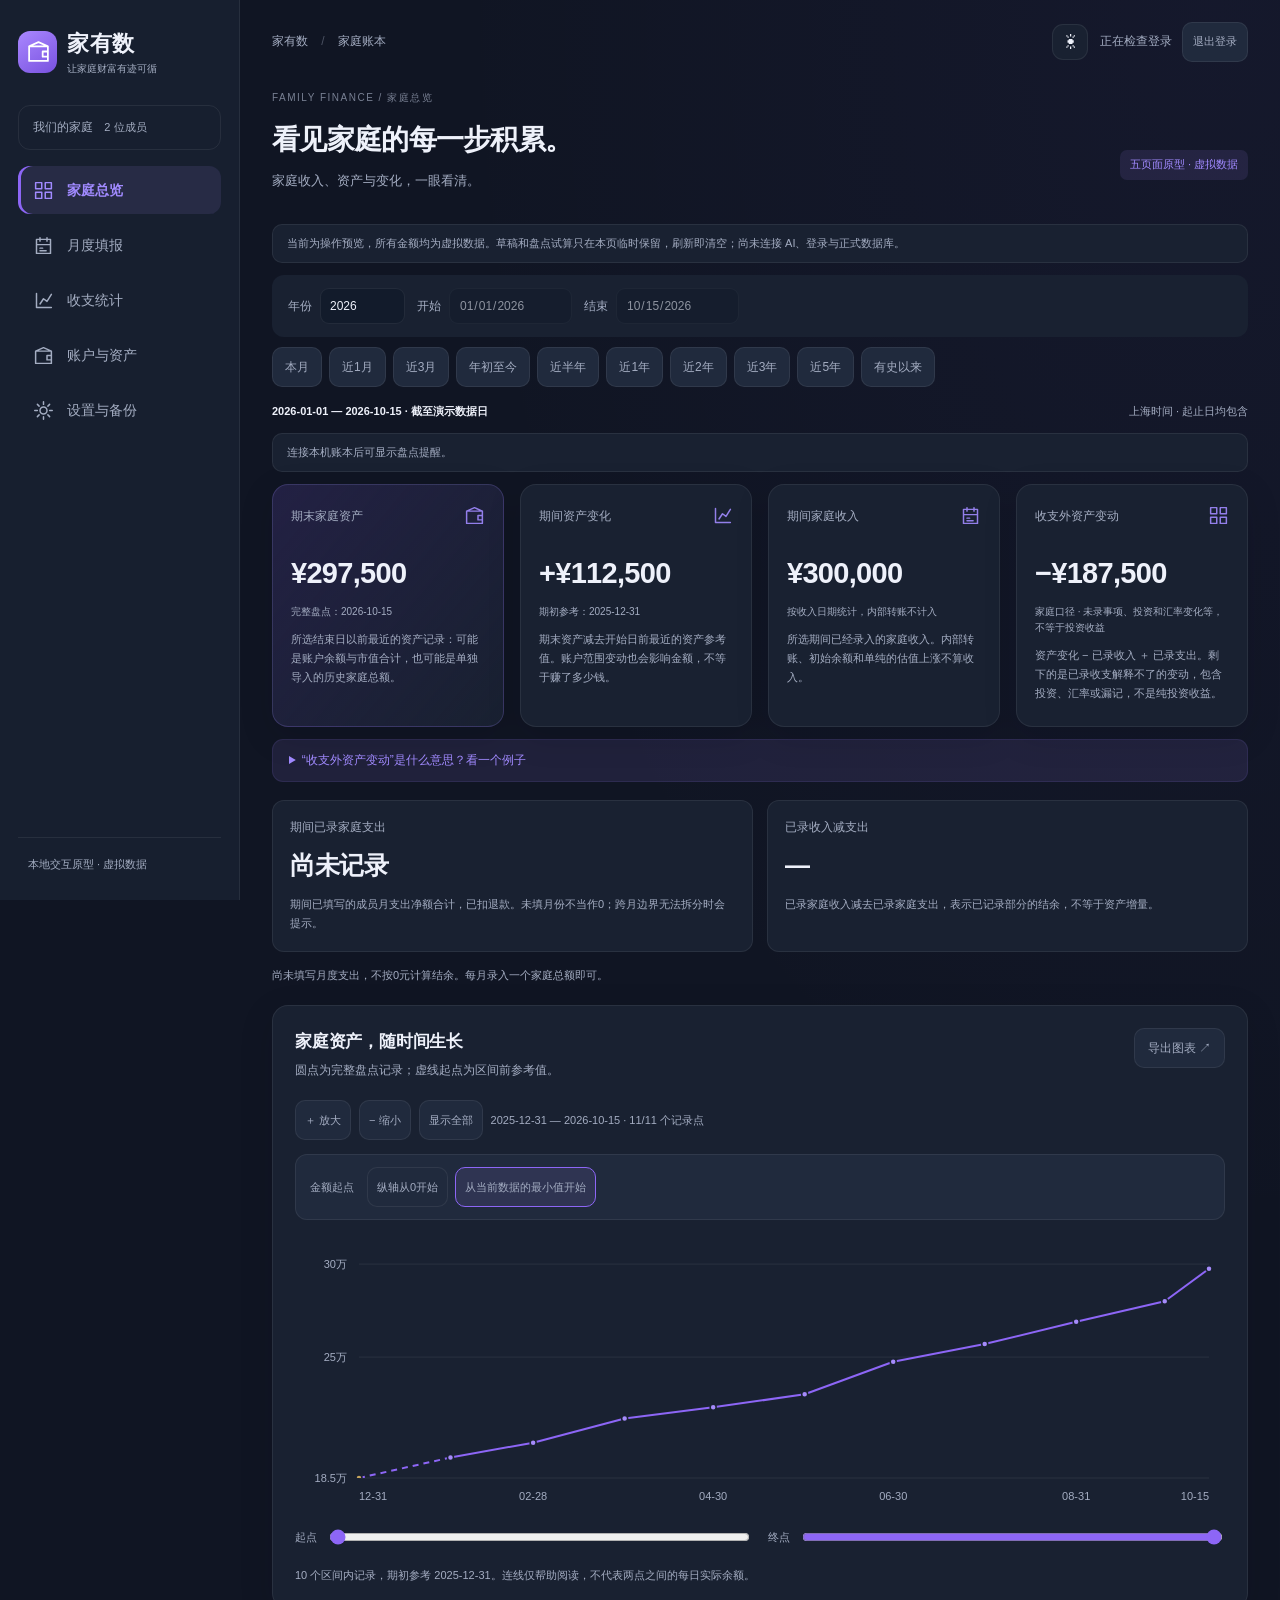
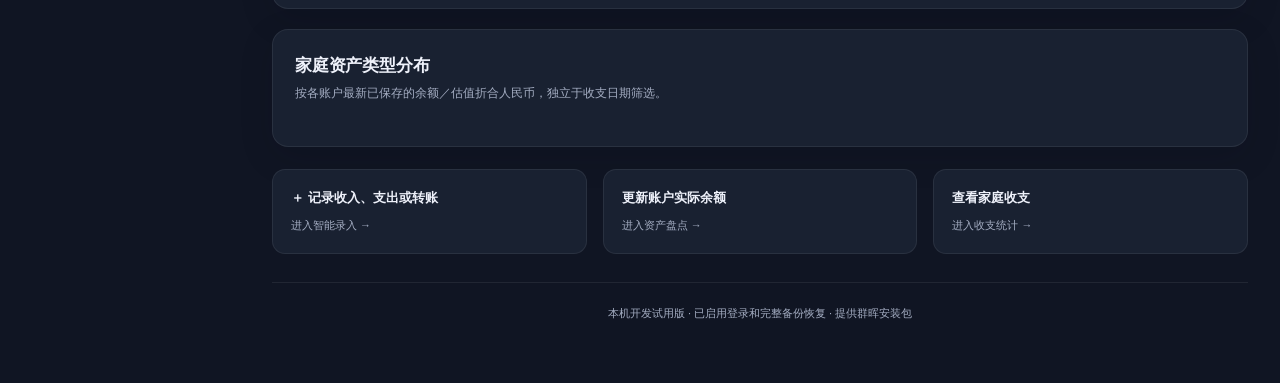
==== commit e1bd70e8: "Release 0.11.0 preview with asset allocation charts and account notes" ====
--- a/prototype/index.html
+++ b/prototype/index.html
@@ -4,7 +4,7 @@
   <meta charset="utf-8"><meta name="viewport" content="width=device-width, initial-scale=1, viewport-fit=cover">
   <title>家有数</title><meta name="application-name" content="家有数"><meta name="apple-mobile-web-app-title" content="家有数"><meta name="apple-mobile-web-app-capable" content="yes"><meta name="mobile-web-app-capable" content="yes"><meta name="apple-mobile-web-app-status-bar-style" content="default"><meta name="theme-color" content="#8b64e8"><link rel="manifest" href="/manifest.webmanifest"><link rel="apple-touch-icon" sizes="180x180" href="/apple-touch-icon.png"><link rel="icon" type="image/png" sizes="32x32" href="/favicon.png">
   <link rel="stylesheet" href="style.css"><link rel="stylesheet" href="modern.css">
-  <script defer src="mobile-shell.js"></script><script defer src="chart-axis.js"></script><script defer src="history-period.js"></script><script defer src="client-common.js"></script><script defer src="expenses-report.js"></script><script defer src="report.js"></script><script defer src="ui.js"></script><script defer src="expenses-ui.js"></script><script defer src="session-ui.js"></script><script defer src="backup-ui.js"></script><script defer src="monthly-ui.js"></script><script defer src="account-catalog.js"></script><script defer src="choices-ui.js"></script><script defer src="direct-ui.js"></script><script defer src="income-series.js"></script><script defer src="dashboard-ui.js"></script><script defer src="modern-ui.js"></script><script defer src="history-ui.js"></script><script defer src="maintenance-ui.js"></script><script defer src="income-options.js"></script><script defer src="income-charts.js"></script><script defer src="asset-navigation.js"></script><script defer src="income-composition.js"></script><script defer src="inline-actions.js"></script><script defer src="expense-composition.js"></script>
+  <script defer src="mobile-shell.js"></script><script defer src="chart-axis.js"></script><script defer src="history-period.js"></script><script defer src="client-common.js"></script><script defer src="expenses-report.js"></script><script defer src="report.js"></script><script defer src="ui.js"></script><script defer src="expenses-ui.js"></script><script defer src="session-ui.js"></script><script defer src="backup-ui.js"></script><script defer src="monthly-ui.js"></script><script defer src="account-catalog.js"></script><script defer src="choices-ui.js"></script><script defer src="direct-ui.js"></script><script defer src="income-series.js"></script><script defer src="dashboard-ui.js"></script><script defer src="modern-ui.js"></script><script defer src="history-ui.js"></script><script defer src="maintenance-ui.js"></script><script defer src="income-options.js"></script><script defer src="income-charts.js"></script><script defer src="asset-navigation.js"></script><script defer src="income-composition.js"></script><script defer src="inline-actions.js"></script><script defer src="expense-composition.js"></script><script defer src="asset-distribution.js"></script>
 </head>
 <body>
 <aside class="sidebar">
@@ -136,7 +136,7 @@
         <label class="field full">选择账户<select id="manageAccount"><option value="">新增资金账户</option></select></label>
         <label class="field">账户名称<input id="manageName" maxlength="80" required placeholder="如：成员一某银行美元账户"></label>
         <label class="field">归属<select id="manageOwner"><option>成员一</option><option>成员二</option><option>共同</option></select></label>
-        <label class="field">类型<select id="manageType"><option>现金</option><option>股票</option><option>理财</option><option>基金</option><option>加密货币</option><option>贵金属</option><option>其他</option></select></label>
+        <label class="field">类型<select id="manageType"><option>银行存款/理财</option><option>现金</option><option>股票</option><option>理财</option><option>基金</option><option>加密货币</option><option>贵金属</option><option>其他</option></select></label>
         <label class="field">币种<select id="manageCurrency" required><option value="CNY">人民币 CNY</option><option value="USD">美元 USD</option><option value="HKD">港币 HKD</option><option value="EUR">欧元 EUR</option><option value="JPY">日元 JPY</option><option value="GBP">英镑 GBP</option><option value="SGD">新加坡元 SGD</option><option value="AUD">澳元 AUD</option><option value="CAD">加元 CAD</option><option value="CHF">瑞士法郎 CHF</option><option value="NZD">新西兰元 NZD</option><option value="KRW">韩元 KRW</option><option value="TWD">新台币 TWD</option><option value="MOP">澳门元 MOP</option><option value="THB">泰铢 THB</option><option value="MYR">马来西亚林吉特 MYR</option><option value="IDR">印尼盾 IDR</option><option value="INR">印度卢比 INR</option><option value="PHP">菲律宾比索 PHP</option><option value="AED">阿联酋迪拉姆 AED</option><option value="ZAR">南非兰特 ZAR</option></select></label>
         <label class="field" id="manageDateField">纳入日期<input id="manageDate" type="date" required></label>
         <label class="field" id="manageAmountField">纳入日流水发生前的原币余额<input id="manageAmount" type="number" min="0" step="0.01" required></label>
--- a/prototype/modern.css
+++ b/prototype/modern.css
@@ -41,3 +41,10 @@
 .member-colors{display:inline-flex;gap:8px;flex-wrap:wrap;align-items:center;margin:8px 0}.member-colors button{width:34px;height:34px;min-width:34px;padding:5px;border:2px solid transparent;border-radius:50%;background:var(--swatch);background-clip:content-box}.member-colors button[aria-pressed=true]{border-color:var(--ink)}.member-colors button:focus-visible{outline:2px solid var(--accent);outline-offset:2px}.y-axis-buttons .active{border-color:var(--accent);background:var(--accent-soft)}#trashRows .maintenance-row>div{min-width:0;overflow-wrap:anywhere}#trashRows details{margin-top:10px;font-size:12px}#trashRows details p{line-height:1.7;margin:8px 0}#assetChart svg{max-width:100%}
 
 .row-actions{white-space:nowrap;min-width:125px}.row-actions button{margin:3px;font-size:11px;min-height:36px}.inline-trash{margin-left:auto;flex-shrink:0}.recycle-dialog{width:min(850px,calc(100vw - 32px))}.recycle-dialog>.panel{box-shadow:none;border:0;margin-top:12px;padding:0}.member-colors span{font-size:12px}@media(max-width:760px){.row-actions button{min-height:40px}.row-actions{min-width:130px}.panel-head{flex-wrap:wrap}}
+
+#unifiedAccountRows .account-group-start td{border-top:2px solid var(--accent-soft)}
+
+.asset-owner-tabs{display:flex;flex-wrap:wrap;gap:8px;margin-bottom:16px}.asset-owner-tabs .active{border-color:var(--accent);background:var(--accent-soft)}.asset-distribution-grid{display:grid;grid-template-columns:minmax(220px,1fr) minmax(240px,1fr);gap:24px;align-items:center}.asset-distribution-grid h3{font-size:13px;font-weight:500}.asset-distribution-grid .income-donut{display:block;margin:0 auto}.asset-type-bar{display:grid;grid-template-columns:1fr auto;gap:8px;width:100%;text-align:left;border:0;background:transparent;color:var(--ink);font:inherit;font-size:12px;padding:12px 0}.asset-type-track{grid-column:1/-1;background:var(--surface-high);height:12px;border-radius:5px;overflow:hidden}.asset-type-track i{display:block;height:100%;border-radius:5px}.asset-type-bar strong{font-size:12px}.account-note{min-width:120px;max-width:250px}.account-note p{white-space:pre-wrap;overflow-wrap:anywhere;min-width:180px;font-size:12px;line-height:1.7}#manageNote{font:inherit;line-height:1.7}@media(max-width:760px){.asset-distribution-grid{grid-template-columns:1fr;gap:14px}.asset-owner-tabs button{min-height:40px}.asset-type-bar{min-height:48px}}
+#unifiedAccounts .account-note{vertical-align:top}
+.asset-type-columns{display:flex;align-items:flex-end;gap:10px;overflow-x:auto;padding:10px 0}.asset-type-columns .asset-type-bar{display:flex;flex-direction:column;align-items:center;justify-content:flex-end;gap:10px;flex:1;min-width:65px;width:auto;padding:8px 0}.asset-type-columns .asset-type-bar>span:first-child{order:3;font-size:11px;min-height:34px;text-align:center;overflow-wrap:anywhere}.asset-type-columns .asset-type-bar strong{order:1;font-size:11px;white-space:nowrap}.asset-type-columns .asset-type-track{order:2;height:160px;width:34px;display:flex;align-items:flex-end;border-radius:5px}.asset-type-columns .asset-type-track i{width:100%;flex:none}.asset-type-columns .asset-type-bar:focus-visible{outline:2px solid var(--accent);outline-offset:2px}@media(max-width:760px){.asset-type-columns{gap:8px}.asset-type-columns .asset-type-bar{min-width:62px}.asset-type-columns .asset-type-track{height:140px}}
+.asset-distribution-grid,.asset-distribution-grid>div{min-width:0}.asset-type-columns{max-width:100%;min-width:0}@media(max-width:760px){.asset-distribution-grid{grid-template-columns:minmax(0,1fr)}}
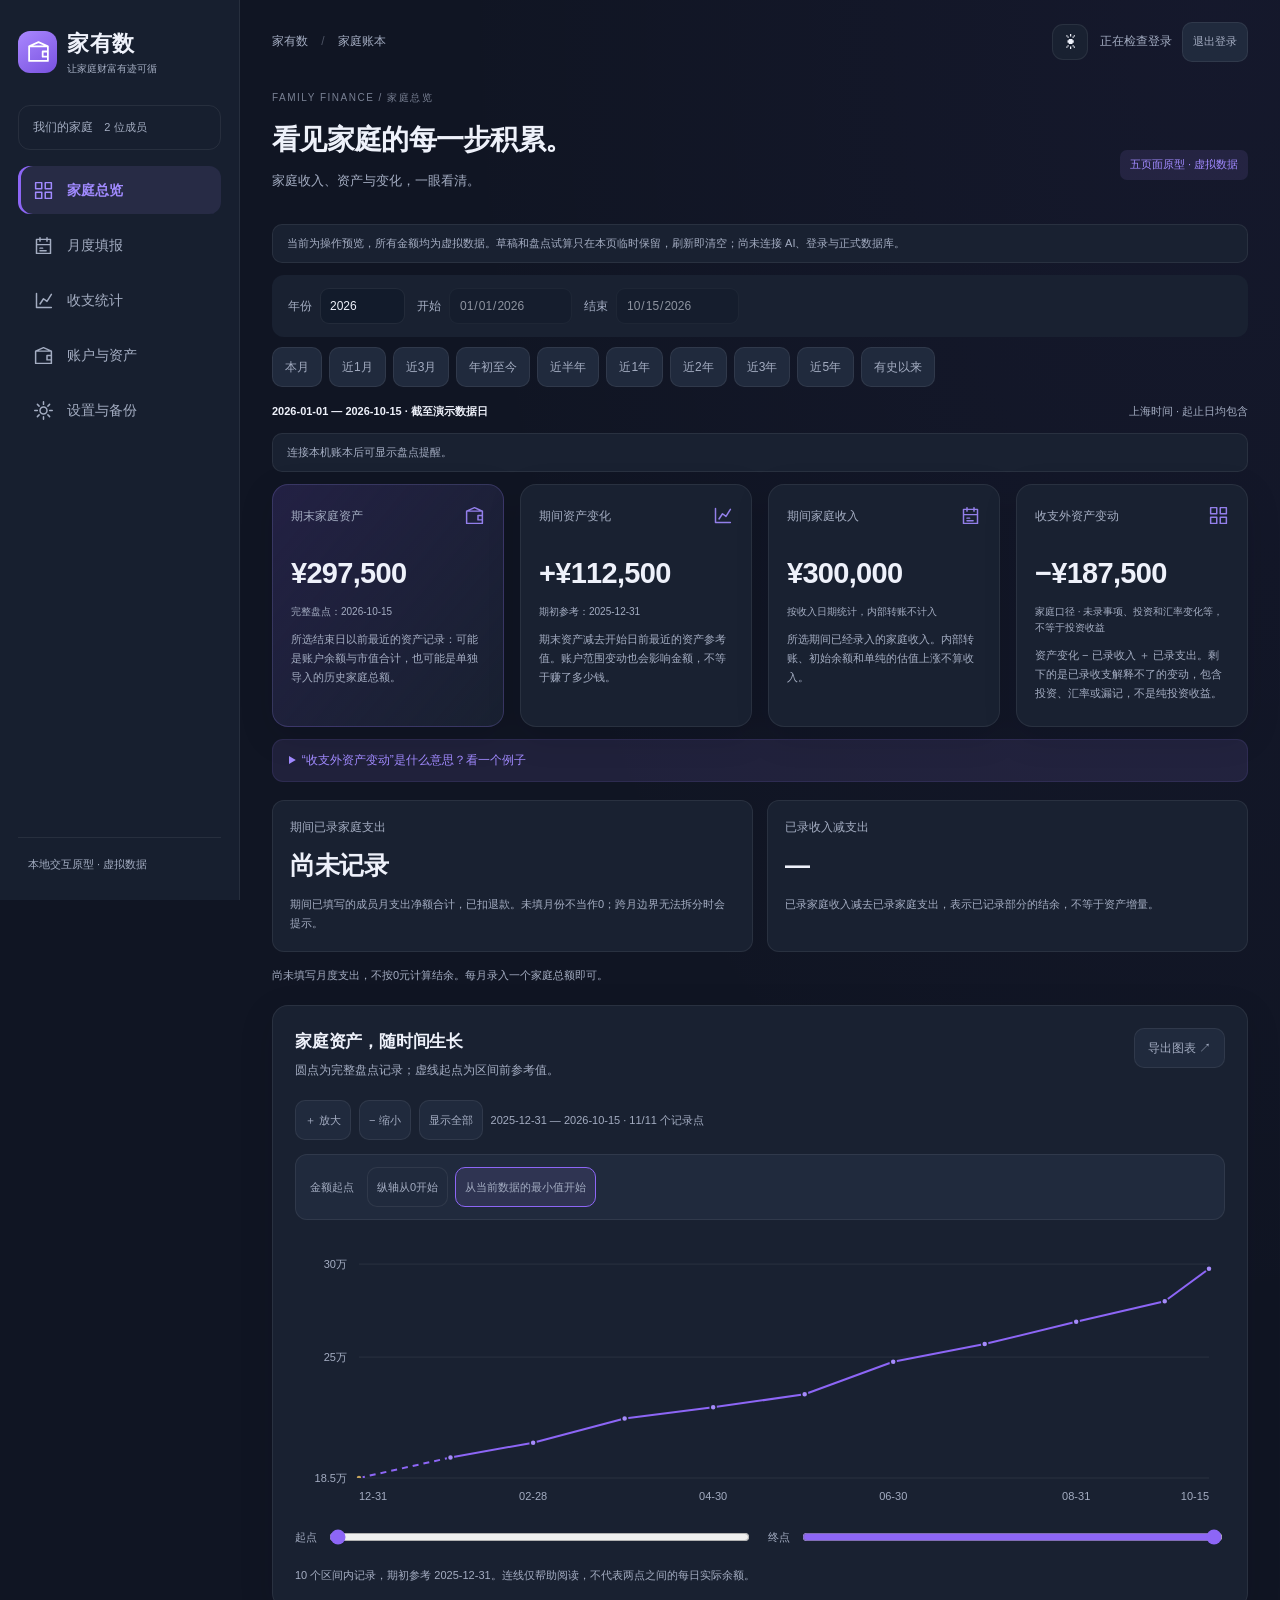
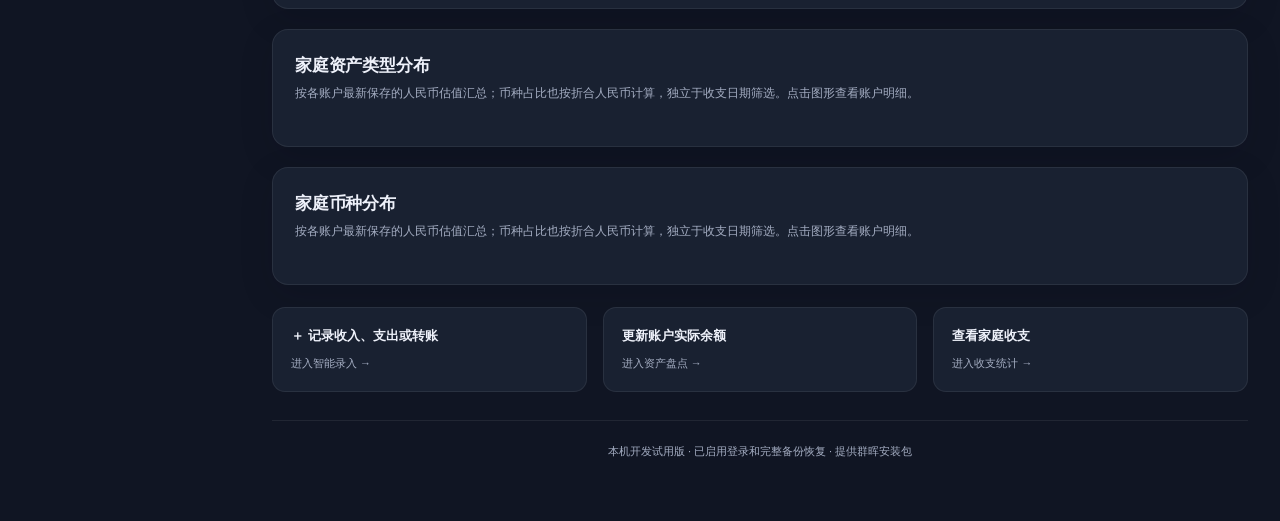
==== commit b603bbe5: "Release 0.12.0 preview with provident income and interactive asset charts" ====
--- a/prototype/index.html
+++ b/prototype/index.html
@@ -3,8 +3,8 @@
 <head>
   <meta charset="utf-8"><meta name="viewport" content="width=device-width, initial-scale=1, viewport-fit=cover">
   <title>家有数</title><meta name="application-name" content="家有数"><meta name="apple-mobile-web-app-title" content="家有数"><meta name="apple-mobile-web-app-capable" content="yes"><meta name="mobile-web-app-capable" content="yes"><meta name="apple-mobile-web-app-status-bar-style" content="default"><meta name="theme-color" content="#8b64e8"><link rel="manifest" href="/manifest.webmanifest"><link rel="apple-touch-icon" sizes="180x180" href="/apple-touch-icon.png"><link rel="icon" type="image/png" sizes="32x32" href="/favicon.png">
-  <link rel="stylesheet" href="style.css"><link rel="stylesheet" href="modern.css">
-  <script defer src="mobile-shell.js"></script><script defer src="chart-axis.js"></script><script defer src="history-period.js"></script><script defer src="client-common.js"></script><script defer src="expenses-report.js"></script><script defer src="report.js"></script><script defer src="ui.js"></script><script defer src="expenses-ui.js"></script><script defer src="session-ui.js"></script><script defer src="backup-ui.js"></script><script defer src="monthly-ui.js"></script><script defer src="account-catalog.js"></script><script defer src="choices-ui.js"></script><script defer src="direct-ui.js"></script><script defer src="income-series.js"></script><script defer src="dashboard-ui.js"></script><script defer src="modern-ui.js"></script><script defer src="history-ui.js"></script><script defer src="maintenance-ui.js"></script><script defer src="income-options.js"></script><script defer src="income-charts.js"></script><script defer src="asset-navigation.js"></script><script defer src="income-composition.js"></script><script defer src="inline-actions.js"></script><script defer src="expense-composition.js"></script><script defer src="asset-distribution.js"></script>
+  <link rel="stylesheet" href="style.css"><link rel="stylesheet" href="modern.css"><link rel="stylesheet" href="mobile.css">
+  <script defer src="mobile-shell.js"></script><script defer src="chart-axis.js"></script><script defer src="history-period.js"></script><script defer src="client-common.js"></script><script defer src="expenses-report.js"></script><script defer src="report.js"></script><script defer src="ui.js"></script><script defer src="expenses-ui.js"></script><script defer src="session-ui.js"></script><script defer src="backup-ui.js"></script><script defer src="account-catalog.js"></script><script defer src="monthly-ui.js"></script><script defer src="choices-ui.js"></script><script defer src="direct-ui.js"></script><script defer src="provident-ui.js"></script><script defer src="income-series.js"></script><script defer src="dashboard-ui.js"></script><script defer src="modern-ui.js"></script><script defer src="history-ui.js"></script><script defer src="maintenance-ui.js"></script><script defer src="income-options.js"></script><script defer src="income-charts.js"></script><script defer src="asset-navigation.js"></script><script defer src="income-composition.js"></script><script defer src="inline-actions.js"></script><script defer src="expense-composition.js"></script><script defer src="asset-distribution.js"></script><script defer src="table-sort.js"></script>
 </head>
 <body>
 <aside class="sidebar">
--- a/prototype/modern.css
+++ b/prototype/modern.css
@@ -48,3 +48,7 @@
 #unifiedAccounts .account-note{vertical-align:top}
 .asset-type-columns{display:flex;align-items:flex-end;gap:10px;overflow-x:auto;padding:10px 0}.asset-type-columns .asset-type-bar{display:flex;flex-direction:column;align-items:center;justify-content:flex-end;gap:10px;flex:1;min-width:65px;width:auto;padding:8px 0}.asset-type-columns .asset-type-bar>span:first-child{order:3;font-size:11px;min-height:34px;text-align:center;overflow-wrap:anywhere}.asset-type-columns .asset-type-bar strong{order:1;font-size:11px;white-space:nowrap}.asset-type-columns .asset-type-track{order:2;height:160px;width:34px;display:flex;align-items:flex-end;border-radius:5px}.asset-type-columns .asset-type-track i{width:100%;flex:none}.asset-type-columns .asset-type-bar:focus-visible{outline:2px solid var(--accent);outline-offset:2px}@media(max-width:760px){.asset-type-columns{gap:8px}.asset-type-columns .asset-type-bar{min-width:62px}.asset-type-columns .asset-type-track{height:140px}}
 .asset-distribution-grid,.asset-distribution-grid>div{min-width:0}.asset-type-columns{max-width:100%;min-width:0}@media(max-width:760px){.asset-distribution-grid{grid-template-columns:minmax(0,1fr)}}
+
+.column-sort{display:inline-flex;align-items:center;gap:6px;border:0;background:transparent;padding:7px 0;color:inherit;font:inherit;font-weight:inherit;text-align:left;cursor:pointer;white-space:nowrap}.column-sort::after{content:"↕";font-size:11px;opacity:.45}.column-sort[data-direction="1"]::after{content:"↑";opacity:1;color:var(--green)}.column-sort[data-direction="-1"]::after{content:"↓";opacity:1;color:var(--green)}.column-sort:focus-visible{outline:2px solid var(--accent);outline-offset:3px;border-radius:3px}.list-sort-controls{display:flex;justify-content:space-between;align-items:center;gap:12px;margin:12px 0;font-size:12px;color:var(--muted)}.list-sort-controls select{width:auto;max-width:180px;font:inherit;padding:7px 10px;min-height:36px}@media(max-width:760px){.column-sort{min-height:40px;padding:6px 0}.list-sort-controls select{font-size:13px;min-height:40px}}
+
+.provident-panel{grid-column:1/-1}.provident-panel details{margin-top:18px;padding-top:12px;border-top:1px solid var(--line)}.provident-panel details p{font-size:12px;line-height:1.8}.provident-panel details form{margin:14px 0}.month-balance-grid{grid-template-columns:minmax(0,1fr)}.month-balance-grid>.balance-type-heading{grid-column:1/-1;font-size:14px;margin:12px 0 0;padding-bottom:9px;border-bottom:1px solid var(--line);color:var(--green)}.month-balance-grid>.monthly-account{display:grid;grid-template-columns:minmax(160px,1fr) minmax(200px,1fr);align-items:center;gap:12px 20px}.monthly-account .auto-fx-value{grid-column:1/-1;margin:0}.asset-distribution .labeled-donut{max-width:360px;overflow:visible}.labeled-donut text[role=button]{cursor:pointer}.labeled-donut [aria-pressed=true]{stroke-width:31}.asset-type-bar[aria-pressed=true]{outline:2px solid var(--accent);outline-offset:2px;border-radius:8px}.currency-legend{display:grid;gap:9px}.currency-part{display:flex;align-items:center;justify-content:space-between;gap:12px;text-align:left;background:var(--surface-high);border:1px solid var(--line);border-left:5px solid var(--part-color);border-radius:9px;padding:12px;font-size:12px;color:var(--ink)}.currency-part[aria-pressed=true]{outline:2px solid var(--accent)}.currency-part strong{font-size:12px}.asset-drilldown{margin-top:20px;padding-top:15px;border-top:1px solid var(--line)}.asset-drilldown h3{font-size:14px}.asset-drilldown .panel-head{gap:12px}@media(max-width:760px){.month-balance-grid>.monthly-account{grid-template-columns:minmax(0,1fr);padding:14px}.month-balance-grid>.balance-type-heading{font-size:13px}.provident-panel details p{font-size:11px}.currency-part{min-height:44px;font-size:12px}.asset-distribution .labeled-donut{max-width:100%}}
--- a/prototype/mobile.css
+++ b/prototype/mobile.css
@@ -0,0 +1,42 @@
+/* Compact phone typography. Keep controls native, zoom available, and desktop styles unchanged. */
+@media (max-width:760px) {
+  body { font-size:14px; line-height:1.6; }
+  main h1,#pageTitle { font-size:22px; line-height:1.4; letter-spacing:-.35px; }
+  .panel-head h2,.panel h2 { font-size:16px; line-height:1.5; }
+  .panel-head p,.panel>p,.heading p { font-size:12px; line-height:1.7; }
+  .field { font-size:12px; gap:6px; margin-bottom:3px; }
+  .form-grid { gap:13px; }
+  .field input:not([type=checkbox]):not([type=radio]):not([type=range]),.field select,.field textarea,input:not([type=checkbox]):not([type=radio]):not([type=range]),select,textarea,
+  .auth-card .field input,.maintenance-dialog input,.maintenance-dialog select {
+    box-sizing:border-box; min-width:0; max-width:100%; width:100%;
+    font-family:inherit; font-size:14px; font-weight:400; line-height:1.45;
+    min-height:42px; padding:9px 10px; border-radius:9px;
+  }
+  textarea,.field textarea { min-height:88px; }
+  input[type=date],input[type=month] { min-inline-size:0; text-align:left; font-variant-numeric:tabular-nums; }
+  input::-webkit-date-and-time-value { text-align:left; min-height:1.45em; }
+  input::-webkit-datetime-edit { padding:0; }
+  input::-webkit-calendar-picker-indicator { flex:none; margin:0 0 0 4px; padding:1px; }
+  #monthlyWorkflow .month-picker { grid-template-columns:minmax(0,1fr) auto; align-items:center; gap:8px 12px; }
+  #monthlyWorkflow .month-picker .field-caption { grid-column:1; grid-row:1; font-size:12px; letter-spacing:0; }
+  #monthlyWorkflow #workflowStatus { grid-column:2; grid-row:1; justify-self:end; font-size:11px; line-height:1.4; padding:4px 8px; white-space:nowrap; }
+  #monthlyWorkflow #workflowMonth { grid-column:1/-1; grid-row:2; width:100%; max-width:100%; height:42px; min-height:42px; font-size:14px; font-weight:500; padding:8px 10px; }
+  .month-toolbar-actions { margin-top:12px; gap:8px; }
+  .month-toolbar-actions button { font-size:12px; min-height:40px; padding:8px 10px; }
+  #workflowRequirements { font-size:11px; line-height:1.7; margin-top:12px; }
+  .month-flow-grid>.panel,.month-workspace { padding:16px; }
+  #manualForm .field,#monthlyExpenseForm .field { gap:6px; }
+  #reportControls .filters { display:flex; flex-wrap:wrap; align-items:flex-end; gap:12px; padding:13px 12px; }
+  #reportControls .date-controls { display:grid; grid-template-columns:repeat(2,minmax(0,1fr)); width:100%; gap:12px; min-width:0; }
+  #reportControls .date-controls label { display:flex; flex-direction:column; align-items:stretch; gap:6px; width:100%; min-width:0; font-size:12px; }
+  #reportControls .date-controls label[hidden] { display:none!important; }
+  #reportControls .date-controls input { width:100%; max-width:100%; min-width:0; min-height:42px; height:42px; padding:8px; font-size:14px; }
+  #reportControls #export { font-size:12px; min-height:38px; padding:7px 10px; }
+  #reportControls .period-caption { align-items:flex-start; gap:5px; font-size:11px; line-height:1.6; }
+  .month-balance-grid .field input { font-size:14px; min-height:42px; }
+  .balance-account-title strong { font-size:13px; line-height:1.6; }
+  .expense-kpis strong { font-size:22px; line-height:1.35; }
+  .session-bar,.session-bar button { font-size:11px; }
+  .composition-member,.composition-member strong { font-size:12px; }
+  .form-actions button,#manualForm>button,#saveMonthlyExpense { font-size:13px; min-height:44px; }
+}
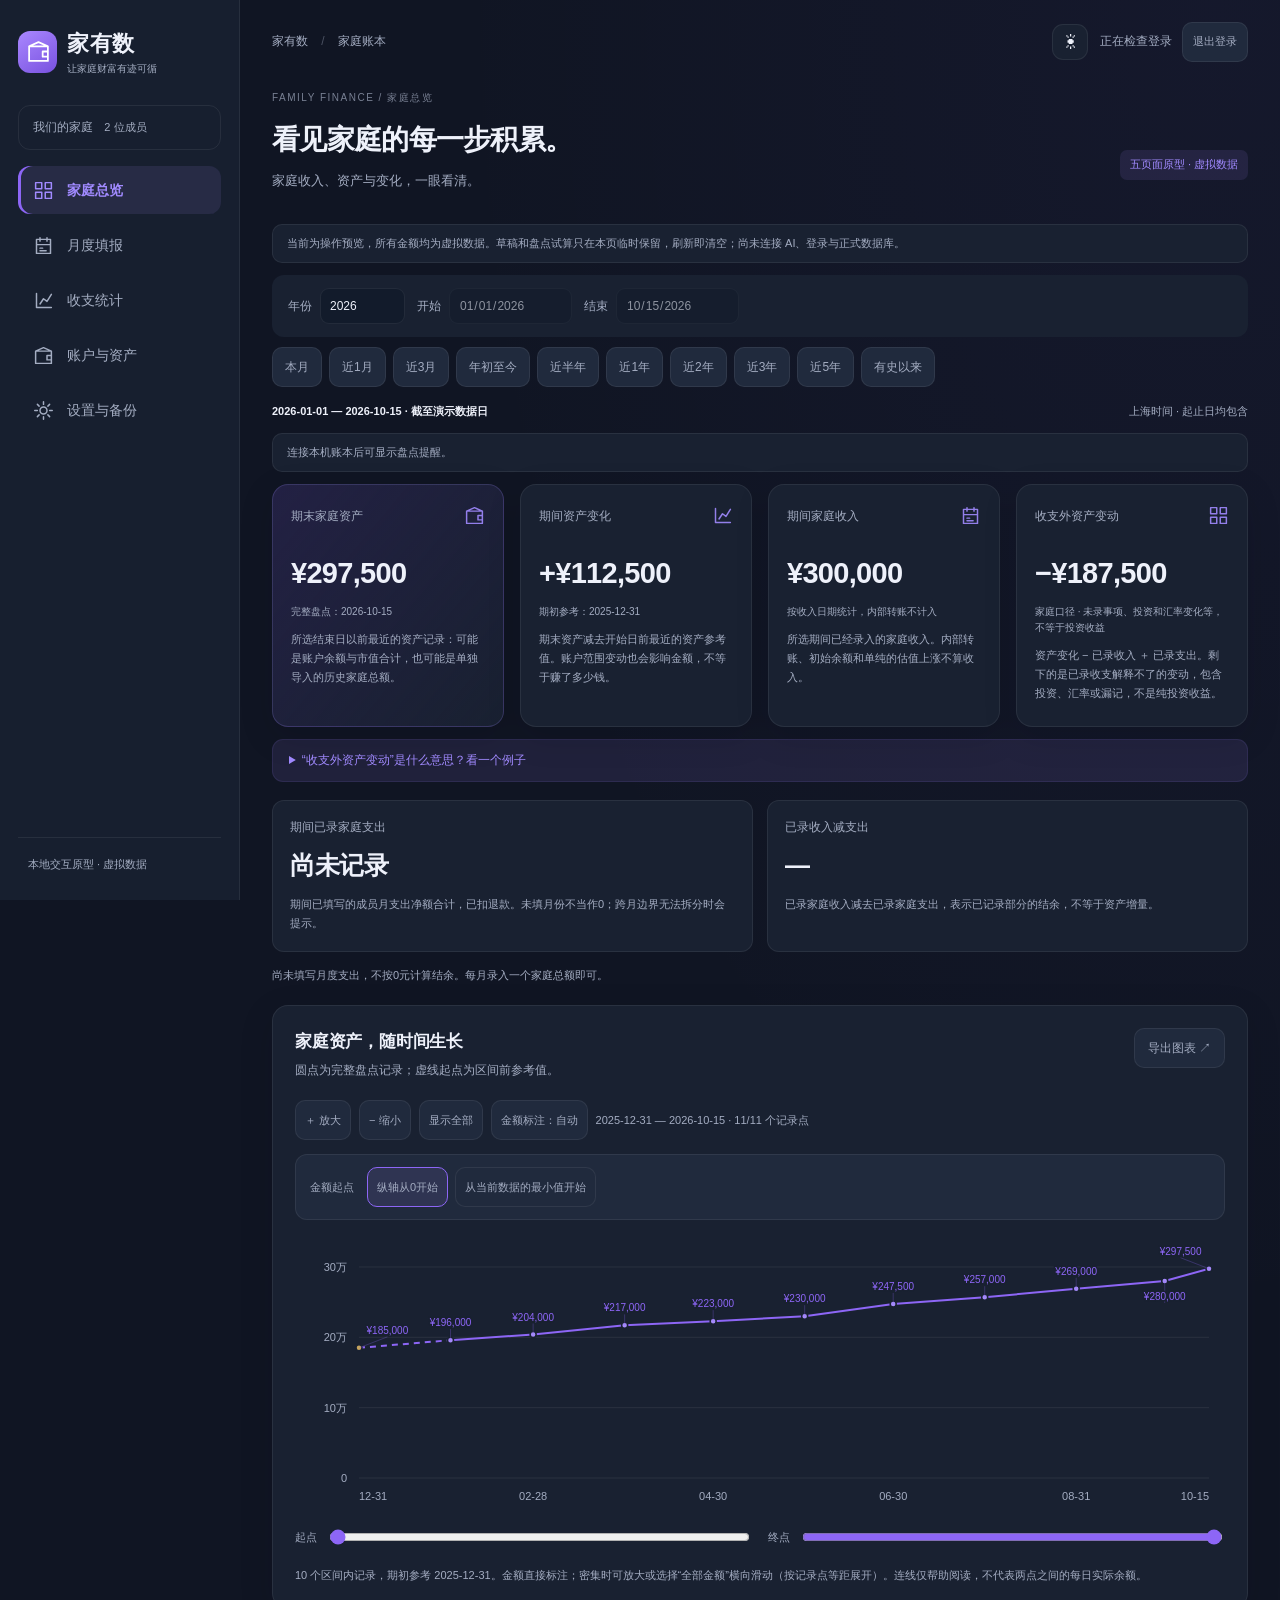
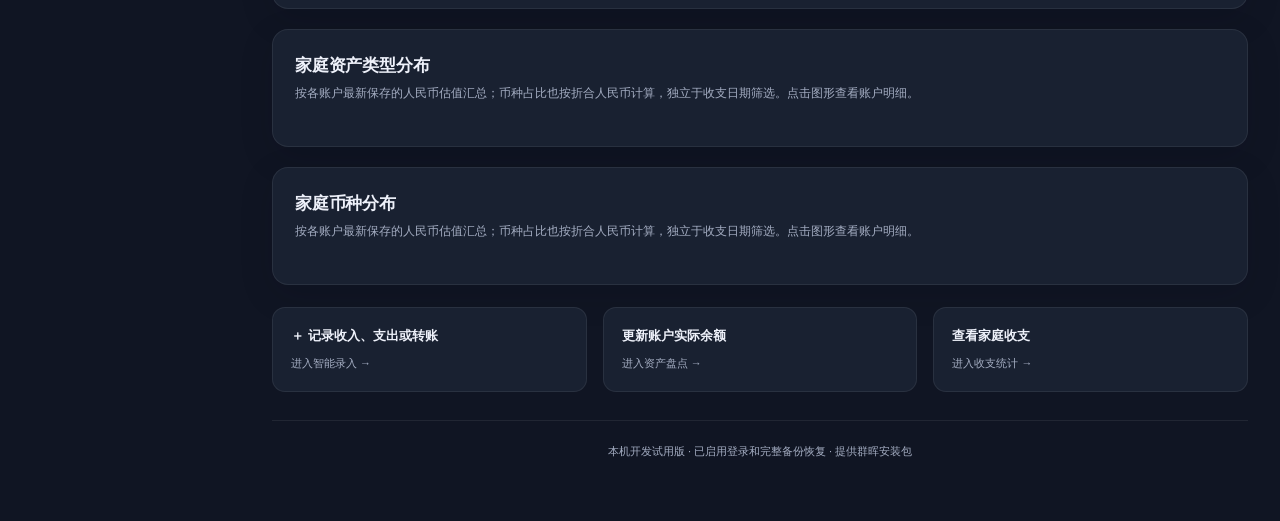
==== commit 247e6a74: "Release 0.13.0 preview with simpler proxy access and clearer charts" ====
--- a/prototype/index.html
+++ b/prototype/index.html
@@ -4,7 +4,7 @@
   <meta charset="utf-8"><meta name="viewport" content="width=device-width, initial-scale=1, viewport-fit=cover">
   <title>家有数</title><meta name="application-name" content="家有数"><meta name="apple-mobile-web-app-title" content="家有数"><meta name="apple-mobile-web-app-capable" content="yes"><meta name="mobile-web-app-capable" content="yes"><meta name="apple-mobile-web-app-status-bar-style" content="default"><meta name="theme-color" content="#8b64e8"><link rel="manifest" href="/manifest.webmanifest"><link rel="apple-touch-icon" sizes="180x180" href="/apple-touch-icon.png"><link rel="icon" type="image/png" sizes="32x32" href="/favicon.png">
   <link rel="stylesheet" href="style.css"><link rel="stylesheet" href="modern.css"><link rel="stylesheet" href="mobile.css">
-  <script defer src="mobile-shell.js"></script><script defer src="chart-axis.js"></script><script defer src="history-period.js"></script><script defer src="client-common.js"></script><script defer src="expenses-report.js"></script><script defer src="report.js"></script><script defer src="ui.js"></script><script defer src="expenses-ui.js"></script><script defer src="session-ui.js"></script><script defer src="backup-ui.js"></script><script defer src="account-catalog.js"></script><script defer src="monthly-ui.js"></script><script defer src="choices-ui.js"></script><script defer src="direct-ui.js"></script><script defer src="provident-ui.js"></script><script defer src="income-series.js"></script><script defer src="dashboard-ui.js"></script><script defer src="modern-ui.js"></script><script defer src="history-ui.js"></script><script defer src="maintenance-ui.js"></script><script defer src="income-options.js"></script><script defer src="income-charts.js"></script><script defer src="asset-navigation.js"></script><script defer src="income-composition.js"></script><script defer src="inline-actions.js"></script><script defer src="expense-composition.js"></script><script defer src="asset-distribution.js"></script><script defer src="table-sort.js"></script>
+  <script defer src="mobile-shell.js"></script><script defer src="chart-axis.js"></script><script defer src="chart-labels.js"></script><script defer src="history-period.js"></script><script defer src="client-common.js"></script><script defer src="expenses-report.js"></script><script defer src="report.js"></script><script defer src="ui.js"></script><script defer src="expenses-ui.js"></script><script defer src="session-ui.js"></script><script defer src="backup-ui.js"></script><script defer src="account-catalog.js"></script><script defer src="monthly-ui.js"></script><script defer src="choices-ui.js"></script><script defer src="direct-ui.js"></script><script defer src="provident-ui.js"></script><script defer src="income-series.js"></script><script defer src="dashboard-ui.js"></script><script defer src="modern-ui.js"></script><script defer src="history-ui.js"></script><script defer src="maintenance-ui.js"></script><script defer src="income-options.js"></script><script defer src="income-charts.js"></script><script defer src="asset-navigation.js"></script><script defer src="income-composition.js"></script><script defer src="inline-actions.js"></script><script defer src="expense-composition.js"></script><script defer src="asset-distribution.js"></script><script defer src="table-sort.js"></script><script defer src="date-controls.js"></script>
 </head>
 <body>
 <aside class="sidebar">
--- a/prototype/modern.css
+++ b/prototype/modern.css
@@ -52,3 +52,5 @@
 .column-sort{display:inline-flex;align-items:center;gap:6px;border:0;background:transparent;padding:7px 0;color:inherit;font:inherit;font-weight:inherit;text-align:left;cursor:pointer;white-space:nowrap}.column-sort::after{content:"↕";font-size:11px;opacity:.45}.column-sort[data-direction="1"]::after{content:"↑";opacity:1;color:var(--green)}.column-sort[data-direction="-1"]::after{content:"↓";opacity:1;color:var(--green)}.column-sort:focus-visible{outline:2px solid var(--accent);outline-offset:3px;border-radius:3px}.list-sort-controls{display:flex;justify-content:space-between;align-items:center;gap:12px;margin:12px 0;font-size:12px;color:var(--muted)}.list-sort-controls select{width:auto;max-width:180px;font:inherit;padding:7px 10px;min-height:36px}@media(max-width:760px){.column-sort{min-height:40px;padding:6px 0}.list-sort-controls select{font-size:13px;min-height:40px}}
 
 .provident-panel{grid-column:1/-1}.provident-panel details{margin-top:18px;padding-top:12px;border-top:1px solid var(--line)}.provident-panel details p{font-size:12px;line-height:1.8}.provident-panel details form{margin:14px 0}.month-balance-grid{grid-template-columns:minmax(0,1fr)}.month-balance-grid>.balance-type-heading{grid-column:1/-1;font-size:14px;margin:12px 0 0;padding-bottom:9px;border-bottom:1px solid var(--line);color:var(--green)}.month-balance-grid>.monthly-account{display:grid;grid-template-columns:minmax(160px,1fr) minmax(200px,1fr);align-items:center;gap:12px 20px}.monthly-account .auto-fx-value{grid-column:1/-1;margin:0}.asset-distribution .labeled-donut{max-width:360px;overflow:visible}.labeled-donut text[role=button]{cursor:pointer}.labeled-donut [aria-pressed=true]{stroke-width:31}.asset-type-bar[aria-pressed=true]{outline:2px solid var(--accent);outline-offset:2px;border-radius:8px}.currency-legend{display:grid;gap:9px}.currency-part{display:flex;align-items:center;justify-content:space-between;gap:12px;text-align:left;background:var(--surface-high);border:1px solid var(--line);border-left:5px solid var(--part-color);border-radius:9px;padding:12px;font-size:12px;color:var(--ink)}.currency-part[aria-pressed=true]{outline:2px solid var(--accent)}.currency-part strong{font-size:12px}.asset-drilldown{margin-top:20px;padding-top:15px;border-top:1px solid var(--line)}.asset-drilldown h3{font-size:14px}.asset-drilldown .panel-head{gap:12px}@media(max-width:760px){.month-balance-grid>.monthly-account{grid-template-columns:minmax(0,1fr);padding:14px}.month-balance-grid>.balance-type-heading{font-size:13px}.provident-panel details p{font-size:11px}.currency-part{min-height:44px;font-size:12px}.asset-distribution .labeled-donut{max-width:100%}}
+.income-composition{grid-template-columns:minmax(280px,440px) minmax(180px,1fr)}.income-composition .annotated-donut,.asset-distribution .annotated-donut{display:block;width:100%;max-width:440px;height:auto;margin:0 auto;overflow:visible}.annotated-donut text{font-family:inherit}.annotated-donut .pie-category{font-size:11px;font-weight:500}.annotated-donut .pie-amount{font-size:10px}.annotated-donut .pie-percentage{font-size:10px;fill:var(--muted)}.annotated-donut .pie-total{font-size:14px}.annotated-donut .pie-callout{cursor:pointer}.annotated-donut circle[aria-pressed=true]{stroke-width:27}.point-value-label{pointer-events:none}.income-chart .line-svg .point-value-label text,#assetChart .point-value-label text{font-size:10px;paint-order:stroke;stroke:var(--surface);stroke-width:3px;stroke-linejoin:round;font-weight:500}.income-chart .line-svg.all-amounts,#assetChart.all-amounts{overflow-x:auto;overflow-y:hidden;max-width:100%;-webkit-overflow-scrolling:touch}.income-chart .line-svg.all-amounts svg,#assetChart.all-amounts svg{touch-action:pan-x pan-y}.line-chart-controls{display:flex;flex-wrap:wrap;gap:8px}.pie-callout:focus-visible{outline:1px solid var(--accent)}
+@media(max-width:1000px){.income-composition{grid-template-columns:minmax(0,1fr)}.composition-legend{width:100%}}
--- a/prototype/mobile.css
+++ b/prototype/mobile.css
@@ -40,3 +40,17 @@
   .composition-member,.composition-member strong { font-size:12px; }
   .form-actions button,#manualForm>button,#saveMonthlyExpense { font-size:13px; min-height:44px; }
 }
+/* Dates retain native pickers. The mobile display is independent of iOS intrinsic input sizing. */
+.date-control{display:contents}.date-control-value,.date-control-icon{display:none}
+.fund-recurring{margin-top:20px}.fund-recurring h3{font-size:14px}.fund-recurring>p{font-size:12px;line-height:1.8}.fund-account-fields{margin-bottom:16px}
+@media(max-width:760px){
+ html{-webkit-text-size-adjust:100%;text-size-adjust:100%}
+ .date-control{position:relative;display:flex;align-items:center;box-sizing:border-box;width:100%;min-width:0;max-width:100%;height:40px;min-height:40px;padding:0 10px;gap:8px;border:1px solid var(--line);border-radius:9px;background:var(--surface-high);color:var(--ink);overflow:hidden}
+ .date-control input[type=date],.date-control input[type=month],#monthlyWorkflow #workflowMonth,#reportControls .date-controls .date-control input{position:absolute;inset:0;display:block;box-sizing:border-box;width:100%;min-width:0;max-width:100%;height:100%;min-height:0;margin:0;padding:0;border:0;opacity:0;font-size:16px;line-height:1;z-index:2;cursor:pointer;-webkit-appearance:none;appearance:none}
+ .date-control .date-control-value{display:block;min-width:0;overflow:hidden;text-overflow:ellipsis;white-space:nowrap;font-family:inherit;font-size:13px;font-weight:400;line-height:1.3;pointer-events:none}
+ .date-control .date-control-icon{display:block;flex:none;width:15px;height:15px;margin-left:auto;pointer-events:none;color:var(--muted)}.date-control-icon svg{display:block;width:100%;height:100%}
+ .date-control:focus-within{outline:2px solid var(--accent);outline-offset:2px}.date-control.is-empty{color:var(--muted)}.date-control.is-disabled{opacity:.55}
+ #monthlyWorkflow [data-date-field=workflowMonth]{grid-column:1/-1;grid-row:2;height:40px;min-height:40px}
+ #reportControls .date-controls{grid-template-columns:repeat(2,minmax(0,1fr));gap:10px}#reportControls .date-controls label{width:auto;min-width:0;max-width:100%}#reportControls .date-controls .date-control{height:40px;min-height:40px}
+ #fundRecurring .form-grid{margin-top:14px}.fund-recurring>p{font-size:11px}.fund-account-fields{margin-bottom:12px}
+}
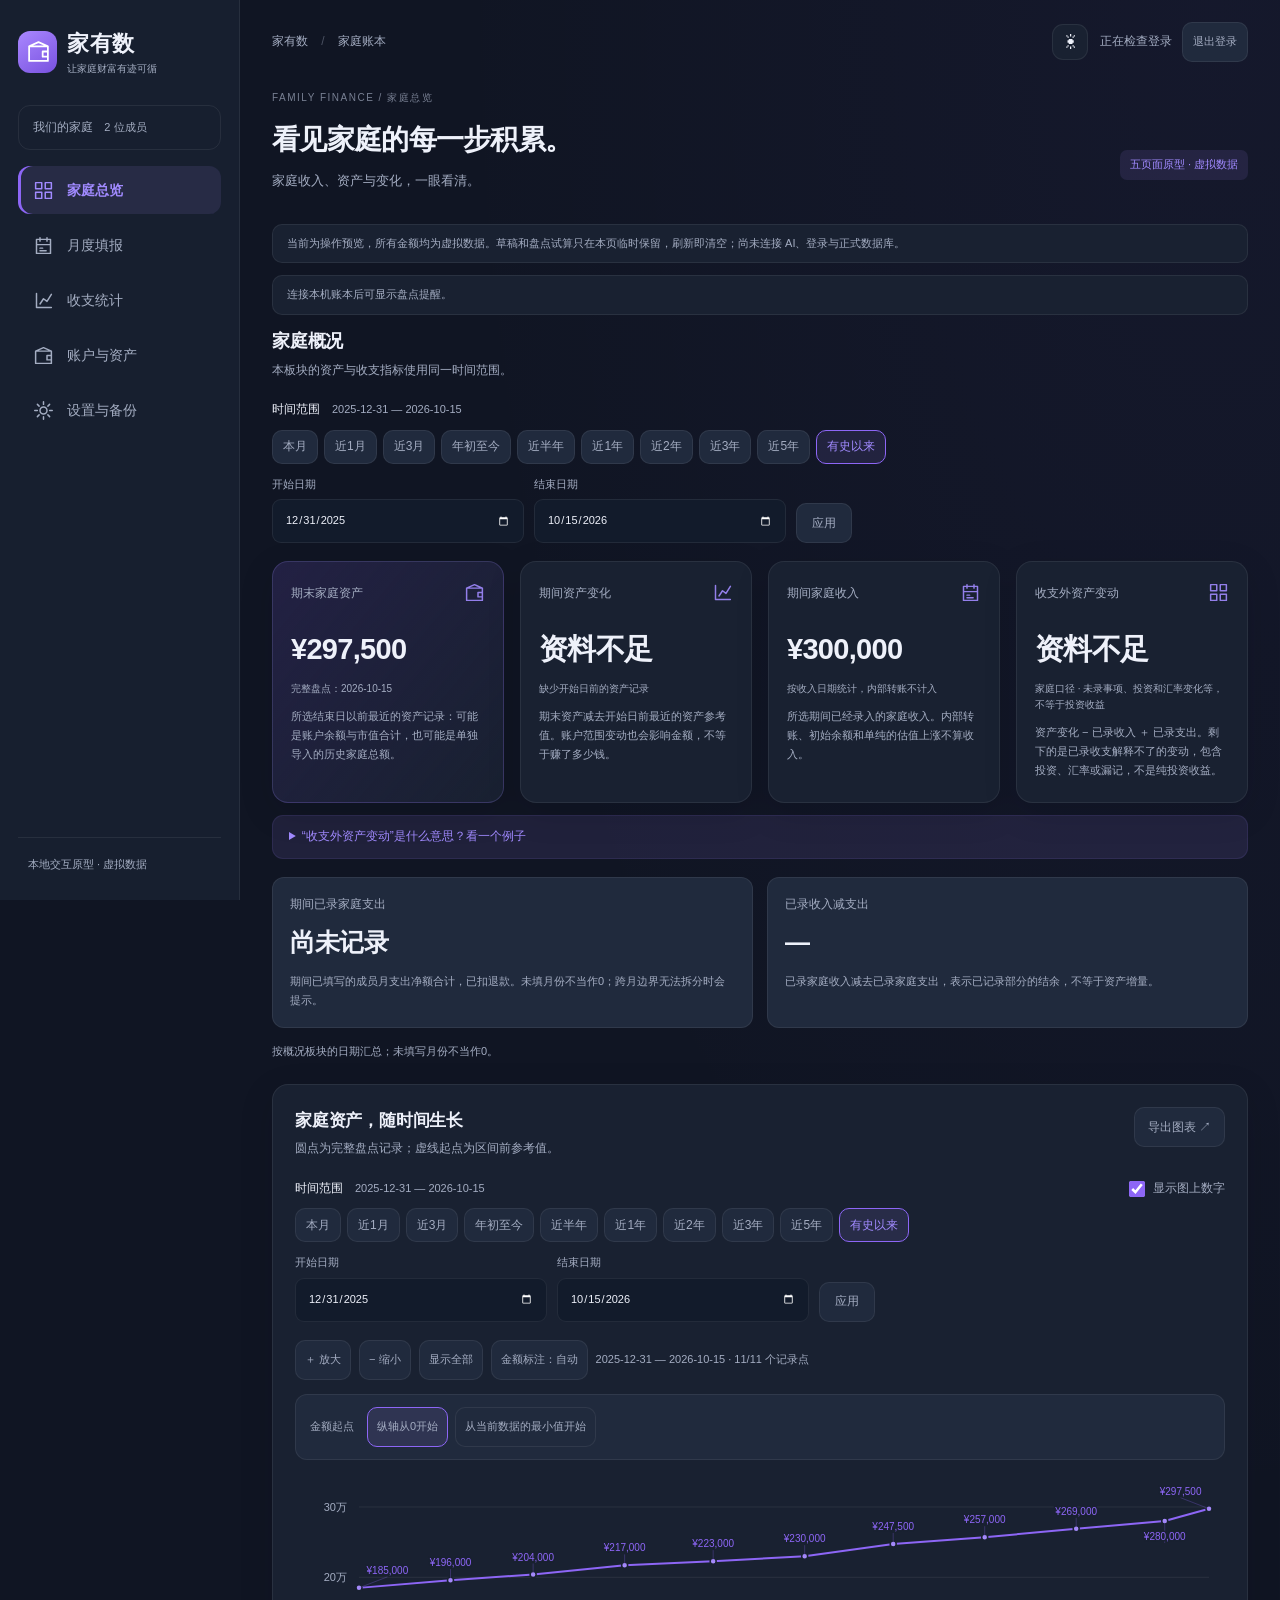
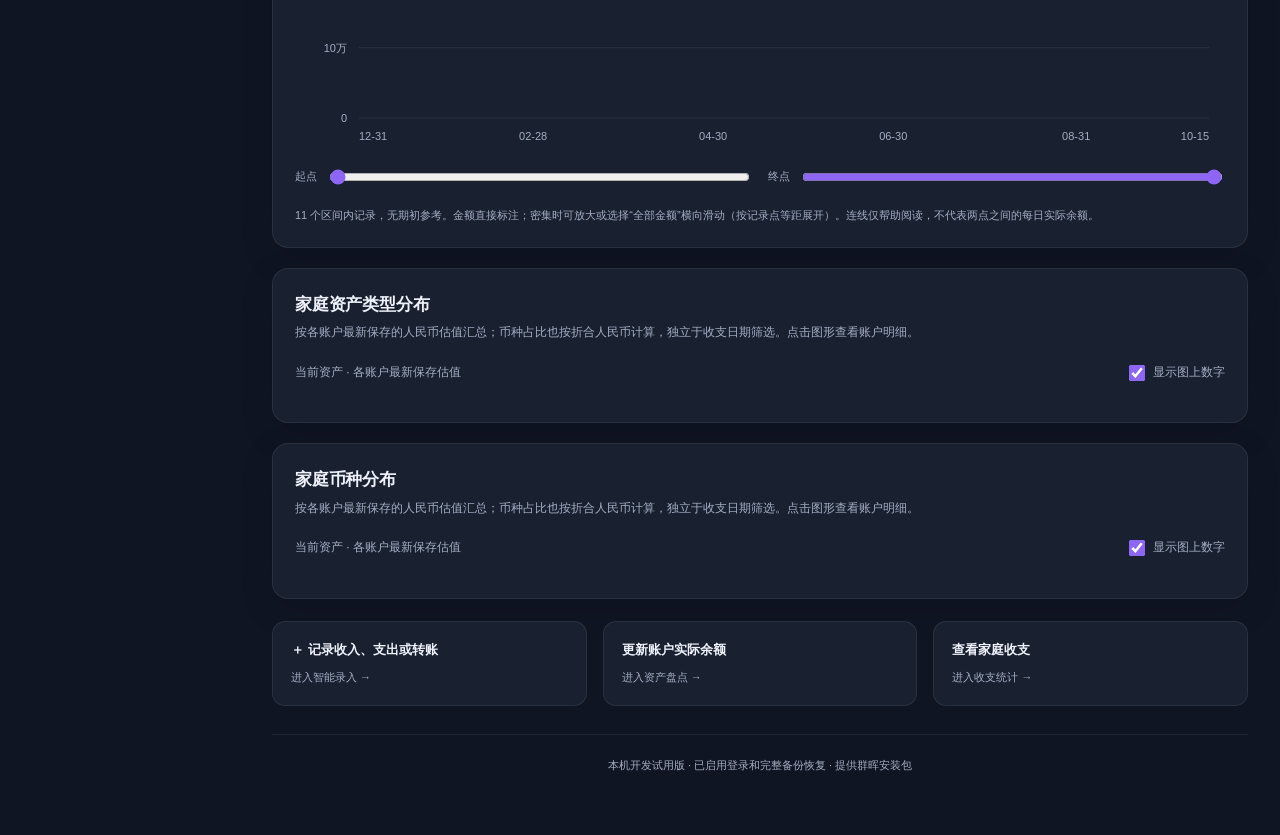
==== commit d8cc446f: "Release 0.14 preview with independent inline filters and historical income backfill" ====
--- a/prototype/index.html
+++ b/prototype/index.html
@@ -4,7 +4,7 @@
   <meta charset="utf-8"><meta name="viewport" content="width=device-width, initial-scale=1, viewport-fit=cover">
   <title>家有数</title><meta name="application-name" content="家有数"><meta name="apple-mobile-web-app-title" content="家有数"><meta name="apple-mobile-web-app-capable" content="yes"><meta name="mobile-web-app-capable" content="yes"><meta name="apple-mobile-web-app-status-bar-style" content="default"><meta name="theme-color" content="#8b64e8"><link rel="manifest" href="/manifest.webmanifest"><link rel="apple-touch-icon" sizes="180x180" href="/apple-touch-icon.png"><link rel="icon" type="image/png" sizes="32x32" href="/favicon.png">
   <link rel="stylesheet" href="style.css"><link rel="stylesheet" href="modern.css"><link rel="stylesheet" href="mobile.css">
-  <script defer src="mobile-shell.js"></script><script defer src="chart-axis.js"></script><script defer src="chart-labels.js"></script><script defer src="history-period.js"></script><script defer src="client-common.js"></script><script defer src="expenses-report.js"></script><script defer src="report.js"></script><script defer src="ui.js"></script><script defer src="expenses-ui.js"></script><script defer src="session-ui.js"></script><script defer src="backup-ui.js"></script><script defer src="account-catalog.js"></script><script defer src="monthly-ui.js"></script><script defer src="choices-ui.js"></script><script defer src="direct-ui.js"></script><script defer src="provident-ui.js"></script><script defer src="income-series.js"></script><script defer src="dashboard-ui.js"></script><script defer src="modern-ui.js"></script><script defer src="history-ui.js"></script><script defer src="maintenance-ui.js"></script><script defer src="income-options.js"></script><script defer src="income-charts.js"></script><script defer src="asset-navigation.js"></script><script defer src="income-composition.js"></script><script defer src="inline-actions.js"></script><script defer src="expense-composition.js"></script><script defer src="asset-distribution.js"></script><script defer src="table-sort.js"></script><script defer src="date-controls.js"></script>
+  <script defer src="mobile-shell.js"></script><script defer src="chart-axis.js"></script><script defer src="chart-labels.js"></script><script defer src="history-period.js"></script><script defer src="client-common.js"></script><script defer src="expenses-report.js"></script><script defer src="report.js"></script><script defer src="panel-filters.js"></script><script defer src="ui.js"></script><script defer src="expenses-ui.js"></script><script defer src="session-ui.js"></script><script defer src="backup-ui.js"></script><script defer src="account-catalog.js"></script><script defer src="monthly-ui.js"></script><script defer src="choices-ui.js"></script><script defer src="direct-ui.js"></script><script defer src="provident-ui.js"></script><script defer src="income-series.js"></script><script defer src="dashboard-ui.js"></script><script defer src="modern-ui.js"></script><script defer src="history-ui.js"></script><script defer src="maintenance-ui.js"></script><script defer src="income-options.js"></script><script defer src="income-charts.js"></script><script defer src="asset-navigation.js"></script><script defer src="income-composition.js"></script><script defer src="inline-actions.js"></script><script defer src="expense-composition.js"></script><script defer src="asset-distribution.js"></script><script defer src="table-sort.js"></script><script defer src="date-controls.js"></script><script defer src="panel-controls.js"></script>
 </head>
 <body>
 <aside class="sidebar">
@@ -17,7 +17,7 @@
 <main>
   <header><div class="eyebrow" id="pageEyebrow">FAMILY FINANCE / 家庭总览</div><div class="heading"><div><h1 id="pageTitle">看见家庭的每一步积累<span>。</span></h1><p id="pageSubtitle">家庭收入、资产与变化，一眼看清。</p></div><span class="badge">五页面原型 · 虚拟数据</span></div></header>
   <div class="demo-notice" id="appNotice">当前为操作预览，所有金额均为虚拟数据。草稿和盘点试算只在本页临时保留，刷新即清空；尚未连接 AI、登录与正式数据库。</div>
-  <div id="reportControls">
+  <div id="reportControls" hidden>
   <section class="filters" aria-label="报告筛选">
     <div class="segments" aria-label="汇总周期"><button data-mode="month">月度</button><button data-mode="year" class="active">年度</button><button data-mode="custom">自选时间段</button></div>
     <div class="date-controls"><label id="periodLabel">年份 <input id="period" type="number" value="2026" min="2000" max="2100"></label><label>开始 <input id="start" type="date" value="2026-01-01"></label><label>结束 <input id="end" type="date" value="2026-10-15"></label></div>
--- a/prototype/modern.css
+++ b/prototype/modern.css
@@ -54,3 +54,9 @@
 .provident-panel{grid-column:1/-1}.provident-panel details{margin-top:18px;padding-top:12px;border-top:1px solid var(--line)}.provident-panel details p{font-size:12px;line-height:1.8}.provident-panel details form{margin:14px 0}.month-balance-grid{grid-template-columns:minmax(0,1fr)}.month-balance-grid>.balance-type-heading{grid-column:1/-1;font-size:14px;margin:12px 0 0;padding-bottom:9px;border-bottom:1px solid var(--line);color:var(--green)}.month-balance-grid>.monthly-account{display:grid;grid-template-columns:minmax(160px,1fr) minmax(200px,1fr);align-items:center;gap:12px 20px}.monthly-account .auto-fx-value{grid-column:1/-1;margin:0}.asset-distribution .labeled-donut{max-width:360px;overflow:visible}.labeled-donut text[role=button]{cursor:pointer}.labeled-donut [aria-pressed=true]{stroke-width:31}.asset-type-bar[aria-pressed=true]{outline:2px solid var(--accent);outline-offset:2px;border-radius:8px}.currency-legend{display:grid;gap:9px}.currency-part{display:flex;align-items:center;justify-content:space-between;gap:12px;text-align:left;background:var(--surface-high);border:1px solid var(--line);border-left:5px solid var(--part-color);border-radius:9px;padding:12px;font-size:12px;color:var(--ink)}.currency-part[aria-pressed=true]{outline:2px solid var(--accent)}.currency-part strong{font-size:12px}.asset-drilldown{margin-top:20px;padding-top:15px;border-top:1px solid var(--line)}.asset-drilldown h3{font-size:14px}.asset-drilldown .panel-head{gap:12px}@media(max-width:760px){.month-balance-grid>.monthly-account{grid-template-columns:minmax(0,1fr);padding:14px}.month-balance-grid>.balance-type-heading{font-size:13px}.provident-panel details p{font-size:11px}.currency-part{min-height:44px;font-size:12px}.asset-distribution .labeled-donut{max-width:100%}}
 .income-composition{grid-template-columns:minmax(280px,440px) minmax(180px,1fr)}.income-composition .annotated-donut,.asset-distribution .annotated-donut{display:block;width:100%;max-width:440px;height:auto;margin:0 auto;overflow:visible}.annotated-donut text{font-family:inherit}.annotated-donut .pie-category{font-size:11px;font-weight:500}.annotated-donut .pie-amount{font-size:10px}.annotated-donut .pie-percentage{font-size:10px;fill:var(--muted)}.annotated-donut .pie-total{font-size:14px}.annotated-donut .pie-callout{cursor:pointer}.annotated-donut circle[aria-pressed=true]{stroke-width:27}.point-value-label{pointer-events:none}.income-chart .line-svg .point-value-label text,#assetChart .point-value-label text{font-size:10px;paint-order:stroke;stroke:var(--surface);stroke-width:3px;stroke-linejoin:round;font-weight:500}.income-chart .line-svg.all-amounts,#assetChart.all-amounts{overflow-x:auto;overflow-y:hidden;max-width:100%;-webkit-overflow-scrolling:touch}.income-chart .line-svg.all-amounts svg,#assetChart.all-amounts svg{touch-action:pan-x pan-y}.line-chart-controls{display:flex;flex-wrap:wrap;gap:8px}.pie-callout:focus-visible{outline:1px solid var(--accent)}
 @media(max-width:1000px){.income-composition{grid-template-columns:minmax(0,1fr)}.composition-legend{width:100%}}
+.panel-local-controls{display:flex;align-items:center;flex-wrap:wrap;gap:10px 14px;margin:10px 0 18px;min-width:0}.panel-range-button{font-size:12px;min-height:36px;padding:7px 11px;white-space:nowrap}.panel-range-caption{font-size:11px;color:var(--muted);font-variant-numeric:tabular-nums}.chart-number-switch{display:inline-flex;align-items:center;gap:7px;margin-left:auto;font-size:12px;color:var(--muted);white-space:nowrap;cursor:pointer}.chart-number-switch input[type=checkbox]{width:16px;height:16px;min-height:0;margin:0;padding:0;accent-color:var(--accent)}.panel-range-warning{font-size:11px;line-height:1.7}.overview-metrics-block{margin-bottom:22px}.overview-metrics-block>.panel-head h2{font-size:18px}.overview-metrics-block>.panel-head p{font-size:12px;color:var(--muted)}.income-summary{display:block}.income-summary>strong{display:inline-block;margin:0 12px;font-size:25px}.income-summary>small{display:inline-block}.panel-range-dialog{width:min(530px,calc(100vw - 30px));max-height:85dvh;overflow:auto;padding:24px;border:1px solid var(--line);border-radius:18px;background:var(--surface);color:var(--ink);box-shadow:var(--shadow)}.panel-range-dialog::backdrop{background:#1118;backdrop-filter:blur(3px)}.panel-range-dialog h2{font-size:17px}.panel-range-dialog .panel-head{align-items:center;gap:10px}.panel-range-dialog .range-shortcuts{margin:18px 0}.panel-range-dialog form{margin-top:20px}.panel-range-dialog>p{font-size:12px;line-height:1.7}.hide-chart-numbers .point-value-label,.hide-chart-numbers .pie-amount,.hide-chart-numbers .pie-percentage,.hide-chart-numbers .pie-total,.hide-chart-numbers .asset-type-bar>strong,.hide-chart-numbers .chart-number{display:none!important}.asset-type-columns .asset-type-bar strong{max-width:100%;font-size:11px;white-space:nowrap}.asset-type-columns .asset-type-bar{overflow:visible}.hide-chart-numbers .asset-type-columns .asset-type-bar{padding-top:24px}.chart-number{font-weight:500}
+@media(max-width:760px){.panel-local-controls{gap:9px;margin:12px 0 16px}.panel-local-controls .panel-range-caption{font-size:11px}.panel-local-controls .chart-number-switch{font-size:11px;min-height:32px}.panel-local-controls .chart-number-switch input[type=checkbox]{width:16px;height:16px;min-height:0}.panel-local-controls .panel-range-button{font-size:12px;min-height:38px}.panel-range-dialog{position:fixed;inset:auto 0 0;margin:0;width:100%;max-width:100%;max-height:85dvh;border-radius:20px 20px 0 0;padding:20px 18px calc(20px + env(safe-area-inset-bottom))}.panel-range-dialog .form-grid{gap:12px}.panel-range-dialog h2{font-size:16px}.panel-range-dialog .range-shortcuts button{min-height:38px}.income-summary>strong{font-size:23px;margin:8px}.asset-type-columns .asset-type-bar{min-width:65px;gap:10px}.asset-type-columns .asset-type-bar strong{font-size:11px}.overview-metrics-block>.panel-head h2{font-size:16px}}
+
+/* Inline panel ranges: shortcuts and custom dates are always visible. */
+.panel-range-heading{display:flex;align-items:center;flex-wrap:wrap;gap:6px 12px;font-size:12px;font-weight:500}.panel-range-heading .panel-range-caption{font-weight:400}.panel-range-options{flex:0 0 100%;order:1;min-width:0}.panel-inline-presets.range-shortcuts{display:flex;flex-wrap:wrap;gap:6px;margin:0 0 12px}.panel-inline-presets.range-shortcuts button{min-height:34px;padding:6px 10px;font-size:12px;white-space:nowrap}.panel-inline-dates{display:flex;align-items:flex-end;flex-wrap:wrap;gap:10px;max-width:580px;margin:0}.panel-inline-dates .field{flex:1 1 150px;min-width:0;margin:0;gap:6px;font-size:11px}.panel-inline-dates>.outline{min-height:40px;padding:8px 15px;font-size:12px}.panel-range-error{color:var(--red,#b54747);font-size:12px;margin:6px 0 0}.panel-range-error:empty{display:none}
+@media(max-width:760px){.panel-inline-presets.range-shortcuts button{min-height:36px;padding:7px 10px;font-size:11px}.panel-inline-dates{display:grid;grid-template-columns:minmax(0,1fr) minmax(0,1fr) auto;gap:7px;align-items:end}.panel-inline-dates .field{font-size:11px}.panel-inline-dates>.outline{padding:8px 10px;font-size:11px;min-height:40px}.panel-range-heading{gap:5px 8px;font-size:11px}.panel-local-controls{gap:8px}.panel-range-heading .panel-range-caption{font-size:10px}}
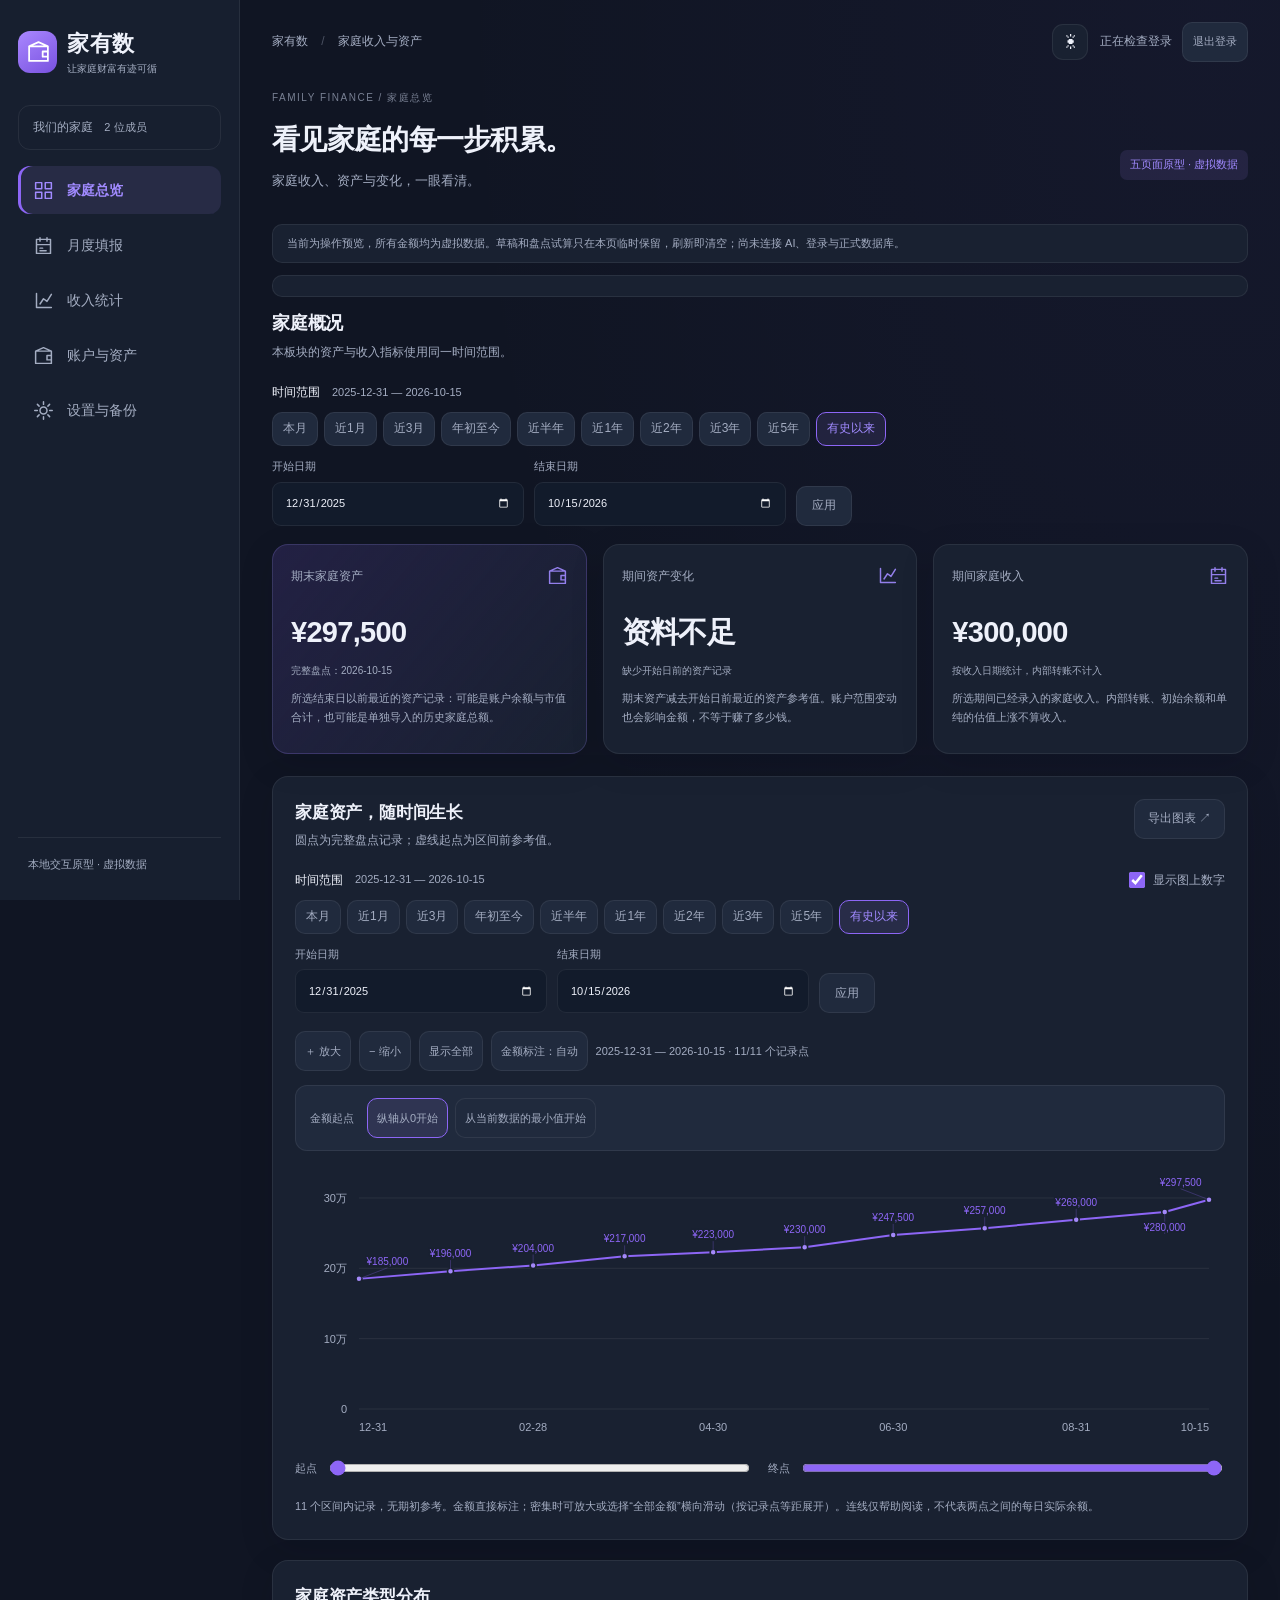
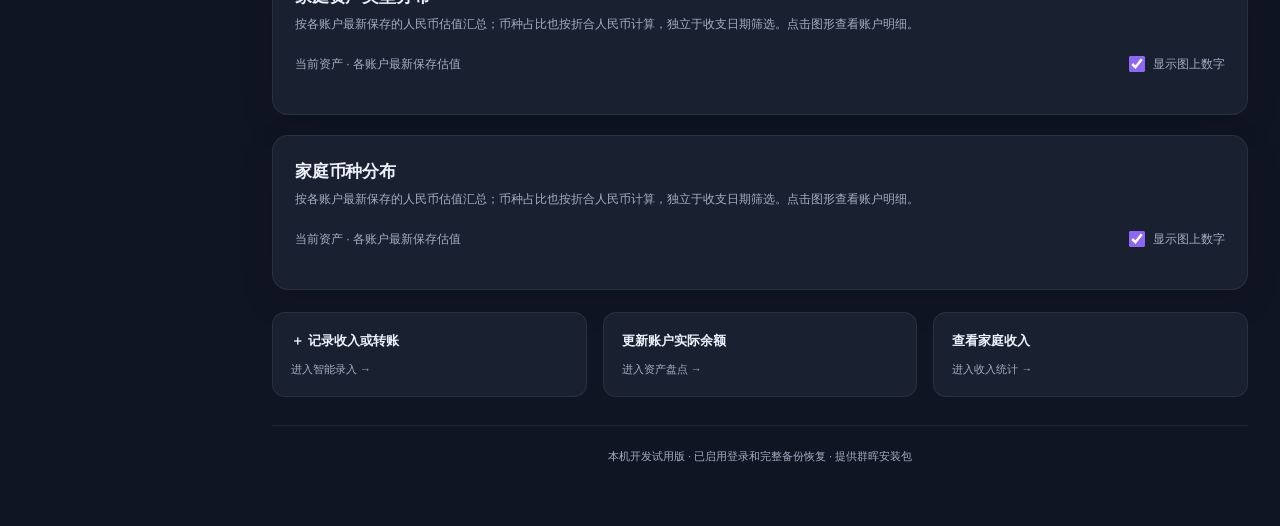
==== commit c665f345: "Release 0.15 preview focused on household income and assets" ====
--- a/prototype/index.html
+++ b/prototype/index.html
@@ -4,7 +4,7 @@
   <meta charset="utf-8"><meta name="viewport" content="width=device-width, initial-scale=1, viewport-fit=cover">
   <title>家有数</title><meta name="application-name" content="家有数"><meta name="apple-mobile-web-app-title" content="家有数"><meta name="apple-mobile-web-app-capable" content="yes"><meta name="mobile-web-app-capable" content="yes"><meta name="apple-mobile-web-app-status-bar-style" content="default"><meta name="theme-color" content="#8b64e8"><link rel="manifest" href="/manifest.webmanifest"><link rel="apple-touch-icon" sizes="180x180" href="/apple-touch-icon.png"><link rel="icon" type="image/png" sizes="32x32" href="/favicon.png">
   <link rel="stylesheet" href="style.css"><link rel="stylesheet" href="modern.css"><link rel="stylesheet" href="mobile.css">
-  <script defer src="mobile-shell.js"></script><script defer src="chart-axis.js"></script><script defer src="chart-labels.js"></script><script defer src="history-period.js"></script><script defer src="client-common.js"></script><script defer src="expenses-report.js"></script><script defer src="report.js"></script><script defer src="panel-filters.js"></script><script defer src="ui.js"></script><script defer src="expenses-ui.js"></script><script defer src="session-ui.js"></script><script defer src="backup-ui.js"></script><script defer src="account-catalog.js"></script><script defer src="monthly-ui.js"></script><script defer src="choices-ui.js"></script><script defer src="direct-ui.js"></script><script defer src="provident-ui.js"></script><script defer src="income-series.js"></script><script defer src="dashboard-ui.js"></script><script defer src="modern-ui.js"></script><script defer src="history-ui.js"></script><script defer src="maintenance-ui.js"></script><script defer src="income-options.js"></script><script defer src="income-charts.js"></script><script defer src="asset-navigation.js"></script><script defer src="income-composition.js"></script><script defer src="inline-actions.js"></script><script defer src="expense-composition.js"></script><script defer src="asset-distribution.js"></script><script defer src="table-sort.js"></script><script defer src="date-controls.js"></script><script defer src="panel-controls.js"></script>
+  <script defer src="mobile-shell.js"></script><script defer src="chart-axis.js"></script><script defer src="chart-labels.js"></script><script defer src="history-period.js"></script><script defer src="client-common.js"></script><script defer src="report.js"></script><script defer src="panel-filters.js"></script><script defer src="ui.js"></script><script defer src="asset-reminders.js"></script><script defer src="session-ui.js"></script><script defer src="backup-ui.js"></script><script defer src="account-catalog.js"></script><script defer src="monthly-ui.js"></script><script defer src="choices-ui.js"></script><script defer src="direct-ui.js"></script><script defer src="provident-ui.js"></script><script defer src="income-series.js"></script><script defer src="dashboard-ui.js"></script><script defer src="modern-ui.js"></script><script defer src="history-ui.js"></script><script defer src="maintenance-ui.js"></script><script defer src="income-options.js"></script><script defer src="income-charts.js"></script><script defer src="asset-navigation.js"></script><script defer src="income-composition.js"></script><script defer src="inline-actions.js"></script><script defer src="asset-distribution.js"></script><script defer src="table-sort.js"></script><script defer src="date-controls.js"></script><script defer src="panel-controls.js"></script>
 </head>
 <body>
 <aside class="sidebar">
@@ -31,31 +31,19 @@
     <article class="metric primary"><div>期末家庭资产 <span>家庭口径</span></div><strong id="assetValue"></strong><p id="assetDate"></p></article>
     <article class="metric"><div>期间资产变化</div><strong id="deltaValue"></strong><p id="openingDate"></p></article>
     <article class="metric"><div id="incomeTitle">期间家庭收入</div><strong id="incomeValue"></strong><p>按收入日期统计，内部转账不计入</p></article>
-    <article class="metric"><div>扣除已录收支后的差额</div><strong id="gapValue"></strong><p>家庭口径 · 未录事项、投资和汇率变化等，不等于投资收益</p></article>
   </section>
-  <div class="expense-kpis"><article><span>期间已录家庭支出</span><strong id="overviewExpense">尚未记录</strong></article><article><span>已录收入减支出</span><strong id="overviewNet">—</strong></article><p id="overviewExpenseNote">不要求每天记账，每月填总额也可以。</p></div>
   <div id="portfolioOverview" class="demo-notice" style="margin-top:18px" hidden></div>
   <section id="trend" class="panel trend"><div class="panel-head"><div><h2>家庭资产，随时间生长</h2><p>圆点为完整盘点记录；虚线起点为区间前参考值。</p></div><button id="chartExport" class="outline">导出图表 ↗</button></div><div id="assetChart" class="chart"></div><div id="chartNote" class="chart-note"></div></section>
-  <div class="quick-links"><a href="#entry">＋ 记录收入、支出或转账 <span>进入智能录入 →</span></a><a href="#assets">更新账户实际余额 <span>进入资产盘点 →</span></a><a href="#income">查看两人的收入 <span>进入收入统计 →</span></a></div>
+  <div class="quick-links"><a href="#entry">＋ 记录收入或转账 <span>进入智能录入 →</span></a><a href="#assets">更新账户实际余额 <span>进入资产盘点 →</span></a><a href="#income">查看家庭收入 <span>进入收入统计 →</span></a></div>
   </section>
   <section data-page="income" aria-label="收入统计" hidden>
     <div class="income-summary"><span id="reportIncomeLabel">期间家庭收入</span><strong id="reportIncomeValue"></strong><small>按收入日期汇总 · 不包含内部转账</small></div>
     <section class="panel"><div class="panel-head"><div><h2>收入随时间变化</h2><p id="incomeTrendNote"></p></div></div><div id="incomeTrend" class="income-trend"></div></section>
-    <article id="income" class="panel"><div class="panel-head"><div><h2>两个人的收入，一起看</h2><p>成员筛选只作用于收入；支出和资产始终按全家统计。</p></div></div><div class="segments compact" id="members"><button class="active" data-member="全家">全家</button><button data-member="成员一">成员一</button><button data-member="成员二">成员二</button></div><div id="memberBars"></div><div class="source-label">收入来源分布</div><div id="sources"></div></article>
+    <article id="income" class="panel"><div class="panel-head"><div><h2>两个人的收入，一起看</h2><p>成员筛选只作用于本板块收入明细，资产始终按家庭统计。</p></div></div><div class="segments compact" id="members"><button class="active" data-member="全家">全家</button><button data-member="成员一">成员一</button><button data-member="成员二">成员二</button></div><div id="memberBars"></div><div class="source-label">收入来源分布</div><div id="sources"></div></article>
   <section id="details" class="panel"><div class="panel-head"><div><h2>每一笔收入，都有来处</h2><p>收入归属、来源和到账账户分开记录。</p></div><span class="muted" id="rowCount"></span></div><div class="table-scroll"><table><thead><tr><th>日期</th><th>收入归属</th><th>来源</th><th>到账账户</th><th class="right">金额</th></tr></thead><tbody id="incomeRows"></tbody></table></div></section>
   </section>
   <section data-page="entry" aria-label="智能录入" hidden>
-    <article class="panel" id="monthlyExpensePanel"><div class="panel-head"><div><h2>每月支出 · 填一个总数就够了</h2><p>每个人各填一个月度支出净总额，家庭自动合计；不需要逐笔记录，也不用选择付款账户。</p></div><span class="status-tag">可选，不用开期</span></div>
-      <form id="monthlyExpenseForm" class="form-grid">
-        <label class="field">月份<input id="expenseMonth" type="month" required></label>
-        <label class="field" id="expenseTotalField">支出净总额（人民币，退款扣除后）<input id="expenseTotal" type="number" step="0.01" required placeholder="未填写与0元不同"></label>
-        <label class="field" id="expenseThroughField">这份总额统计到哪一天<input id="expenseThrough" type="date" required></label>
-        <label class="field full">备注<input id="expenseTotalMemo" maxlength="200" placeholder="如：微信、支付宝、银行卡已去重；退款已扣除，包含手续费"></label>
-        <p id="expenseModeNote" class="muted full"></p>
-        <button class="solid full" id="saveMonthlyExpense" type="submit">确认并保存月度支出</button>
-      </form><p id="monthlyExpenseStatus" class="muted" role="status"></p>
-    </article>
-    <article class="panel"><div class="panel-head"><div><h2>粘贴导入 · 无需 AI API</h2><p>把文字或截图发给聊天助手，按本软件的格式整理，再将结果粘贴到这里。</p></div><span class="status-tag" id="ledgerConnection">正在检查账本连接</span></div>
+<article class="panel"><div class="panel-head"><div><h2>粘贴导入 · 无需 AI API</h2><p>把文字或截图发给聊天助手，按本软件的格式整理，再将结果粘贴到这里。</p></div><span class="status-tag" id="ledgerConnection">正在检查账本连接</span></div>
       <div class="actions"><button class="outline" id="copyGuide">复制给聊天助手的格式说明</button><button class="outline" id="importExample">填入虚拟导入示例</button></div>
       <label class="field" style="margin-top:16px">导入数据（JSON）<textarea id="importText" rows="7" placeholder="粘贴助手返回的 JSON 数据，不是命令，也不需要进入 Docker 终端。"></textarea></label>
       <button class="solid" id="previewImport">检查并预览</button><p id="importMessage" role="status" class="muted"></p>
@@ -128,7 +116,7 @@
       <article class="panel"><div class="panel-head"><div><h2>更新一个账户的实际余额</h2><p>只更新选中的账户，其他账户不会清零。</p></div><span class="status-tag">试算</span></div><form id="balanceForm" class="form-grid"><label class="field full">盘点账户<select id="balanceAccount"></select></label><label class="field">盘点日期<input id="balanceDate" type="date" value="2026-10-15" min="2026-10-15" required></label><label class="field">实际余额（元）<input id="balanceAmount" type="number" min="0" step="0.01" required placeholder="填写截图上的金额"></label><button class="solid full" type="submit">查看校准试算</button></form><div id="balanceResult" class="empty" role="status">选择账户并填写余额，查看校准前后的差额。</div><p class="muted">此处以最新示例余额试算，不保存、不重算历史。历史补录和在途转账将在正式账本中接入。</p></article>
     </div>
     <article class="panel" id="assetHistory"><div class="panel-head"><div><h2>完整盘点历史</h2><p>每个日期都包含全部示例账户；日常部分更新将在正式版本中单独标记。</p></div></div><div class="table-scroll"><table><thead><tr><th>盘点日期</th><th>范围</th><th class="right">家庭总资产</th></tr></thead><tbody id="snapshotRows"></tbody></table></div></article>
-    <article class="panel"><div class="panel-head"><div><h2>账户流水</h2><p>收入、支出、转账和余额确认分别展示；换汇两边都保留原币实际金额。</p></div></div><div class="table-scroll"><table><thead><tr><th>日期</th><th>类型</th><th>账户／流向</th><th>原币金额与手续费</th><th>说明</th></tr></thead><tbody id="journalRows"></tbody></table></div></article>
+    <article class="panel"><div class="panel-head"><div><h2>账户流水</h2><p>收入、转账和余额确认分别展示；换汇两边都保留原币实际金额。</p></div></div><div class="table-scroll"><table><thead><tr><th>日期</th><th>类型</th><th>账户／流向</th><th>原币金额与手续费</th><th>说明</th></tr></thead><tbody id="journalRows"></tbody></table></div></article>
   </section>
   <section data-page="settings" aria-label="设置与备份" hidden>
     <article class="panel"><div class="panel-head"><div><h2>资金账户管理</h2><p>修改名称不会丢失原有记录。新账户必须填写纳入日期及初始余额；币种创建后固定。</p></div></div>
--- a/prototype/modern.css
+++ b/prototype/modern.css
@@ -60,3 +60,7 @@
 /* Inline panel ranges: shortcuts and custom dates are always visible. */
 .panel-range-heading{display:flex;align-items:center;flex-wrap:wrap;gap:6px 12px;font-size:12px;font-weight:500}.panel-range-heading .panel-range-caption{font-weight:400}.panel-range-options{flex:0 0 100%;order:1;min-width:0}.panel-inline-presets.range-shortcuts{display:flex;flex-wrap:wrap;gap:6px;margin:0 0 12px}.panel-inline-presets.range-shortcuts button{min-height:34px;padding:6px 10px;font-size:12px;white-space:nowrap}.panel-inline-dates{display:flex;align-items:flex-end;flex-wrap:wrap;gap:10px;max-width:580px;margin:0}.panel-inline-dates .field{flex:1 1 150px;min-width:0;margin:0;gap:6px;font-size:11px}.panel-inline-dates>.outline{min-height:40px;padding:8px 15px;font-size:12px}.panel-range-error{color:var(--red,#b54747);font-size:12px;margin:6px 0 0}.panel-range-error:empty{display:none}
 @media(max-width:760px){.panel-inline-presets.range-shortcuts button{min-height:36px;padding:7px 10px;font-size:11px}.panel-inline-dates{display:grid;grid-template-columns:minmax(0,1fr) minmax(0,1fr) auto;gap:7px;align-items:end}.panel-inline-dates .field{font-size:11px}.panel-inline-dates>.outline{padding:8px 10px;font-size:11px;min-height:40px}.panel-range-heading{gap:5px 8px;font-size:11px}.panel-local-controls{gap:8px}.panel-range-heading .panel-range-caption{font-size:10px}}
+
+.currency-part{display:grid;grid-template-columns:auto minmax(0,1fr);gap:9px 12px}.currency-part>strong{text-align:right;min-width:0}.currency-bar-track{grid-column:1/-1;display:block;width:100%;height:10px;overflow:hidden;border-radius:6px;background:var(--line)}.currency-bar-fill{display:block;height:100%;border-radius:6px}.currency-part:hover .currency-bar-track,.currency-part:focus-visible .currency-bar-track{filter:brightness(.96)}.currency-part[aria-pressed=true]{background:var(--surface-high)}@media(max-width:760px){.currency-part{padding:12px;gap:9px 8px}.currency-bar-track{height:9px}}
+
+@media(min-width:1101px){.stats{grid-template-columns:repeat(3,minmax(0,1fr))}}.month-flow-grid{grid-template-columns:minmax(0,1fr)}
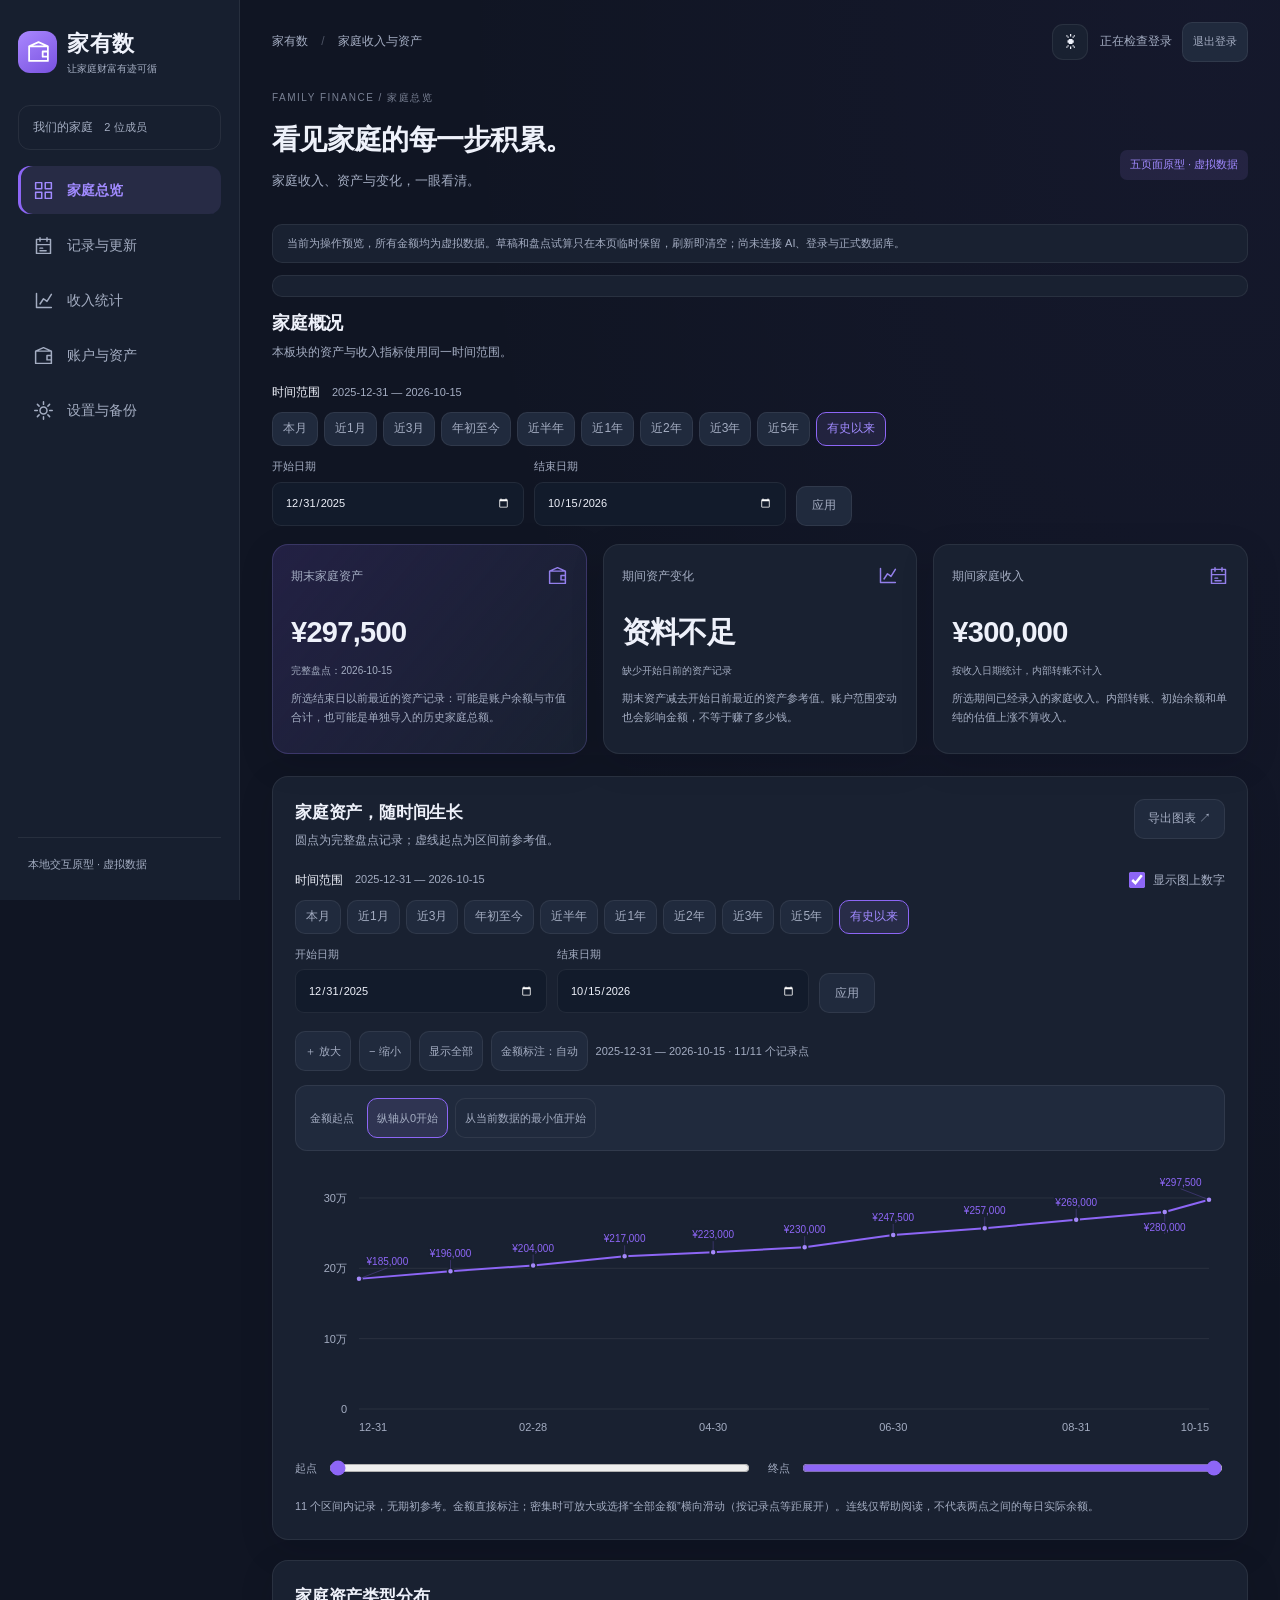
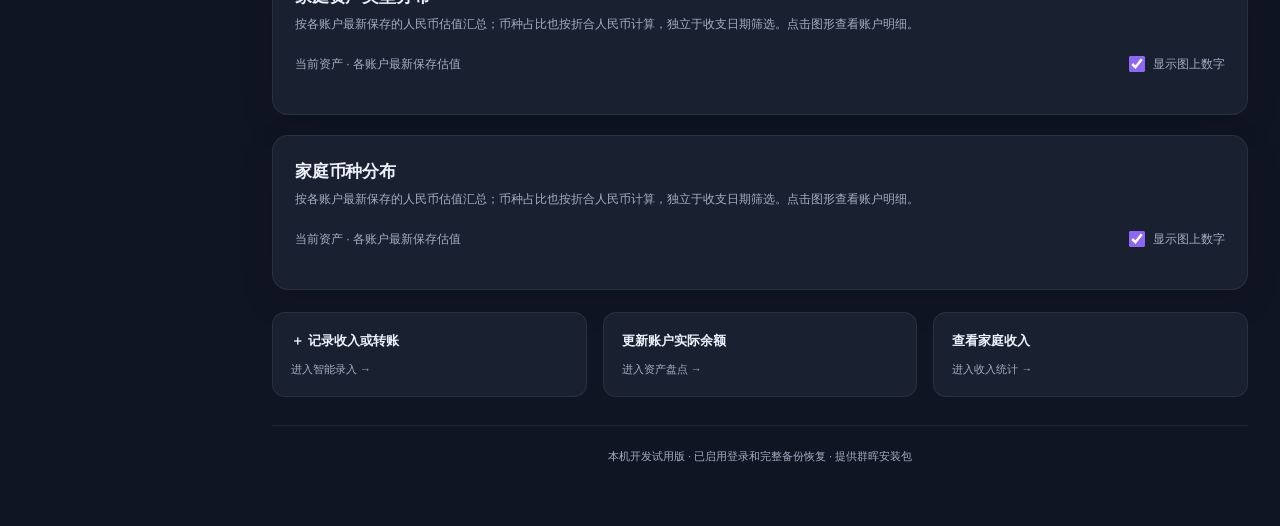
==== commit c0312d76: "Release 0.16 preview with flexible updates and installed app zoom handling" ====
--- a/prototype/index.html
+++ b/prototype/index.html
@@ -4,7 +4,7 @@
   <meta charset="utf-8"><meta name="viewport" content="width=device-width, initial-scale=1, viewport-fit=cover">
   <title>家有数</title><meta name="application-name" content="家有数"><meta name="apple-mobile-web-app-title" content="家有数"><meta name="apple-mobile-web-app-capable" content="yes"><meta name="mobile-web-app-capable" content="yes"><meta name="apple-mobile-web-app-status-bar-style" content="default"><meta name="theme-color" content="#8b64e8"><link rel="manifest" href="/manifest.webmanifest"><link rel="apple-touch-icon" sizes="180x180" href="/apple-touch-icon.png"><link rel="icon" type="image/png" sizes="32x32" href="/favicon.png">
   <link rel="stylesheet" href="style.css"><link rel="stylesheet" href="modern.css"><link rel="stylesheet" href="mobile.css">
-  <script defer src="mobile-shell.js"></script><script defer src="chart-axis.js"></script><script defer src="chart-labels.js"></script><script defer src="history-period.js"></script><script defer src="client-common.js"></script><script defer src="report.js"></script><script defer src="panel-filters.js"></script><script defer src="ui.js"></script><script defer src="asset-reminders.js"></script><script defer src="session-ui.js"></script><script defer src="backup-ui.js"></script><script defer src="account-catalog.js"></script><script defer src="monthly-ui.js"></script><script defer src="choices-ui.js"></script><script defer src="direct-ui.js"></script><script defer src="provident-ui.js"></script><script defer src="income-series.js"></script><script defer src="dashboard-ui.js"></script><script defer src="modern-ui.js"></script><script defer src="history-ui.js"></script><script defer src="maintenance-ui.js"></script><script defer src="income-options.js"></script><script defer src="income-charts.js"></script><script defer src="asset-navigation.js"></script><script defer src="income-composition.js"></script><script defer src="inline-actions.js"></script><script defer src="asset-distribution.js"></script><script defer src="table-sort.js"></script><script defer src="date-controls.js"></script><script defer src="panel-controls.js"></script>
+  <script defer src="mobile-shell.js"></script><script defer src="chart-axis.js"></script><script defer src="chart-labels.js"></script><script defer src="history-period.js"></script><script defer src="client-common.js"></script><script defer src="report.js"></script><script defer src="panel-filters.js"></script><script defer src="ui.js"></script><script defer src="asset-reminders.js"></script><script defer src="session-ui.js"></script><script defer src="backup-ui.js"></script><script defer src="account-catalog.js"></script><script defer src="choices-ui.js"></script><script defer src="entry-ui.js"></script><script defer src="direct-ui.js"></script><script defer src="provident-ui.js"></script><script defer src="income-series.js"></script><script defer src="dashboard-ui.js"></script><script defer src="modern-ui.js"></script><script defer src="history-ui.js"></script><script defer src="maintenance-ui.js"></script><script defer src="income-options.js"></script><script defer src="income-charts.js"></script><script defer src="asset-navigation.js"></script><script defer src="income-composition.js"></script><script defer src="inline-actions.js"></script><script defer src="asset-distribution.js"></script><script defer src="table-sort.js"></script><script defer src="date-controls.js"></script><script defer src="panel-controls.js"></script>
 </head>
 <body>
 <aside class="sidebar">
--- a/prototype/mobile.css
+++ b/prototype/mobile.css
@@ -54,3 +54,7 @@
  #reportControls .date-controls{grid-template-columns:repeat(2,minmax(0,1fr));gap:10px}#reportControls .date-controls label{width:auto;min-width:0;max-width:100%}#reportControls .date-controls .date-control{height:40px;min-height:40px}
  #fundRecurring .form-grid{margin-top:14px}.fund-recurring>p{font-size:11px}.fund-account-fields{margin-bottom:12px}
 }
+
+html[data-standalone=true],html[data-standalone=true] body{touch-action:pan-x pan-y}
+@media(max-width:760px){html[data-standalone=true] input:not([type=checkbox]):not([type=radio]):not([type=range]),html[data-standalone=true] select,html[data-standalone=true] textarea{font-size:16px}.flexible-entry-header{padding:16px}.flexible-entry-header .panel-head{flex-wrap:wrap}.flexible-entry-header .panel-head p{margin-bottom:0}.entry-tabs{grid-template-columns:repeat(2,minmax(0,1fr))}}
+.entry-tabs{grid-template-columns:repeat(2,minmax(0,1fr))}
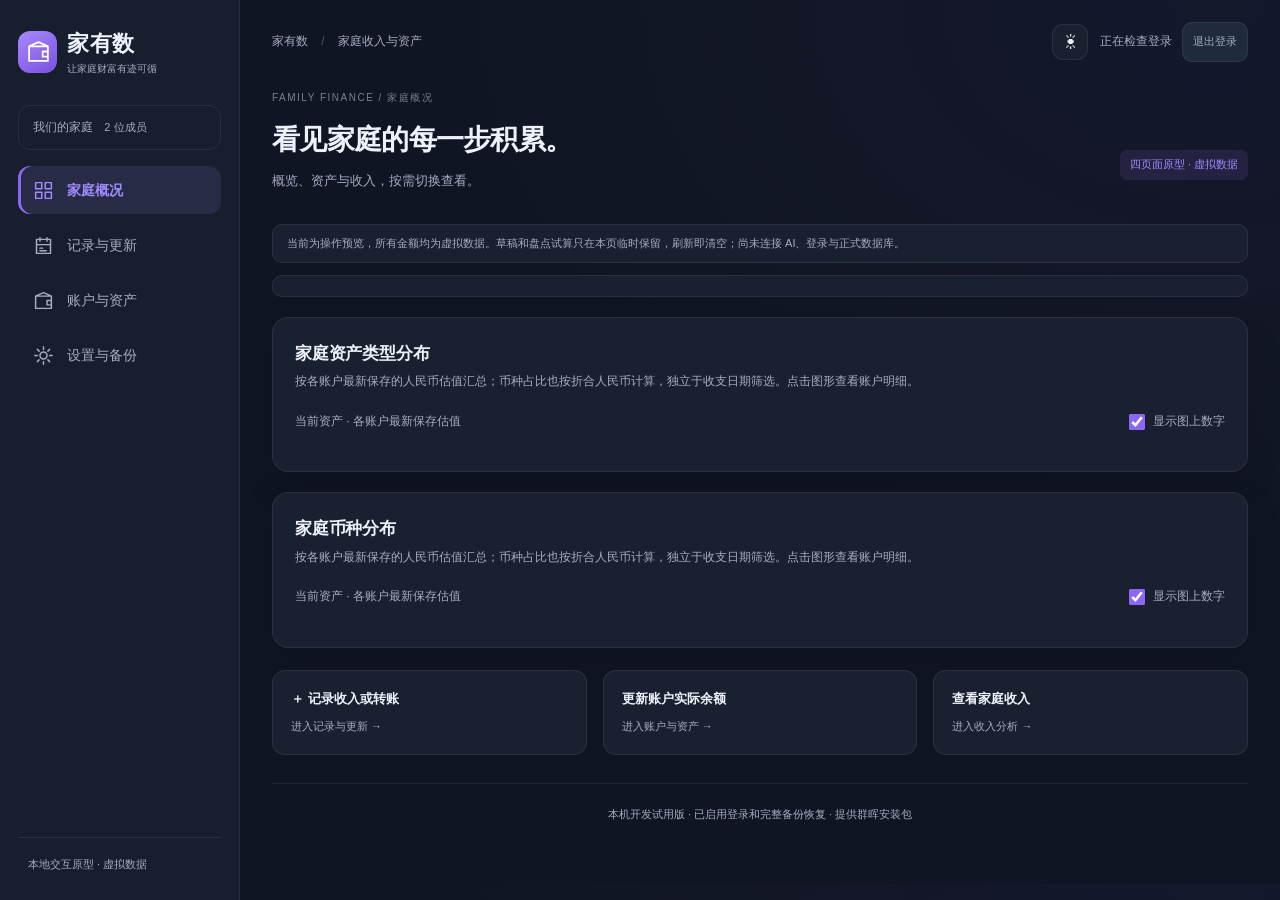
==== commit 2f92e143: "Release 0.17 preview with unified household analysis" ====
--- a/prototype/index.html
+++ b/prototype/index.html
@@ -4,18 +4,18 @@
   <meta charset="utf-8"><meta name="viewport" content="width=device-width, initial-scale=1, viewport-fit=cover">
   <title>家有数</title><meta name="application-name" content="家有数"><meta name="apple-mobile-web-app-title" content="家有数"><meta name="apple-mobile-web-app-capable" content="yes"><meta name="mobile-web-app-capable" content="yes"><meta name="apple-mobile-web-app-status-bar-style" content="default"><meta name="theme-color" content="#8b64e8"><link rel="manifest" href="/manifest.webmanifest"><link rel="apple-touch-icon" sizes="180x180" href="/apple-touch-icon.png"><link rel="icon" type="image/png" sizes="32x32" href="/favicon.png">
   <link rel="stylesheet" href="style.css"><link rel="stylesheet" href="modern.css"><link rel="stylesheet" href="mobile.css">
-  <script defer src="mobile-shell.js"></script><script defer src="chart-axis.js"></script><script defer src="chart-labels.js"></script><script defer src="history-period.js"></script><script defer src="client-common.js"></script><script defer src="report.js"></script><script defer src="panel-filters.js"></script><script defer src="ui.js"></script><script defer src="asset-reminders.js"></script><script defer src="session-ui.js"></script><script defer src="backup-ui.js"></script><script defer src="account-catalog.js"></script><script defer src="choices-ui.js"></script><script defer src="entry-ui.js"></script><script defer src="direct-ui.js"></script><script defer src="provident-ui.js"></script><script defer src="income-series.js"></script><script defer src="dashboard-ui.js"></script><script defer src="modern-ui.js"></script><script defer src="history-ui.js"></script><script defer src="maintenance-ui.js"></script><script defer src="income-options.js"></script><script defer src="income-charts.js"></script><script defer src="asset-navigation.js"></script><script defer src="income-composition.js"></script><script defer src="inline-actions.js"></script><script defer src="asset-distribution.js"></script><script defer src="table-sort.js"></script><script defer src="date-controls.js"></script><script defer src="panel-controls.js"></script>
+  <script defer src="mobile-shell.js"></script><script defer src="chart-axis.js"></script><script defer src="chart-labels.js"></script><script defer src="history-period.js"></script><script defer src="client-common.js"></script><script defer src="report.js"></script><script defer src="panel-filters.js"></script><script defer src="ui.js"></script><script defer src="asset-reminders.js"></script><script defer src="session-ui.js"></script><script defer src="backup-ui.js"></script><script defer src="account-catalog.js"></script><script defer src="choices-ui.js"></script><script defer src="entry-ui.js"></script><script defer src="direct-ui.js"></script><script defer src="provident-ui.js"></script><script defer src="income-series.js"></script><script defer src="dashboard-ui.js"></script><script defer src="modern-ui.js"></script><script defer src="history-ui.js"></script><script defer src="maintenance-ui.js"></script><script defer src="income-options.js"></script><script defer src="income-charts.js"></script><script defer src="asset-navigation.js"></script><script defer src="income-composition.js"></script><script defer src="inline-actions.js"></script><script defer src="asset-distribution.js"></script><script defer src="table-sort.js"></script><script defer src="date-controls.js"></script><script defer src="panel-controls.js"></script><script defer src="overview-ui.js"></script>
 </head>
 <body>
 <aside class="sidebar">
   <div class="brand"><span class="logo">家</span><div>家有数<small>让家庭财富有迹可循</small></div></div>
   <div class="family">我们的家庭 <span>2 位成员</span></div>
-  <nav aria-label="主导航"><a href="#overview" data-route="overview">◫ <span>家庭总览</span></a><a href="#entry" data-route="entry">✧ <span>智能录入</span></a><a href="#income" data-route="income">▥ <span>收入统计</span></a><a href="#assets" data-route="assets">▤ <span>资产盘点</span></a><a href="#settings" data-route="settings">⚙ <span>设置与备份</span></a></nav>
+  <nav aria-label="主导航"><a href="#overview" data-route="overview">◫ <span>家庭概况</span></a><a href="#entry" data-route="entry">✧ <span>智能录入</span></a><a href="#assets" data-route="assets">▤ <span>资产盘点</span></a><a href="#settings" data-route="settings">⚙ <span>设置与备份</span></a></nav>
   <div class="side-note"><strong>每一次盘点，<br>都让生活更清晰。</strong><p>收入分别记录<br>资产共同看见</p></div>
   <div class="prototype">本地交互原型 · 虚拟数据</div>
 </aside>
 <main>
-  <header><div class="eyebrow" id="pageEyebrow">FAMILY FINANCE / 家庭总览</div><div class="heading"><div><h1 id="pageTitle">看见家庭的每一步积累<span>。</span></h1><p id="pageSubtitle">家庭收入、资产与变化，一眼看清。</p></div><span class="badge">五页面原型 · 虚拟数据</span></div></header>
+  <header><div class="eyebrow" id="pageEyebrow">FAMILY FINANCE / 家庭概况</div><div class="heading"><div><h1 id="pageTitle">看见家庭的每一步积累<span>。</span></h1><p id="pageSubtitle">家庭收入、资产与变化，一眼看清。</p></div><span class="badge">四页面原型 · 虚拟数据</span></div></header>
   <div class="demo-notice" id="appNotice">当前为操作预览，所有金额均为虚拟数据。草稿和盘点试算只在本页临时保留，刷新即清空；尚未连接 AI、登录与正式数据库。</div>
   <div id="reportControls" hidden>
   <section class="filters" aria-label="报告筛选">
@@ -26,15 +26,15 @@
   <div id="error" role="alert"></div>
   <div class="period-caption"><strong id="range"></strong><span>上海时间 · 起止日均包含</span></div>
   </div>
-  <section data-page="overview" aria-label="家庭总览">
+  <section data-page="overview" aria-label="家庭概况">
   <section class="stats" aria-label="关键指标">
     <article class="metric primary"><div>期末家庭资产 <span>家庭口径</span></div><strong id="assetValue"></strong><p id="assetDate"></p></article>
-    <article class="metric"><div>期间资产变化</div><strong id="deltaValue"></strong><p id="openingDate"></p></article>
+
     <article class="metric"><div id="incomeTitle">期间家庭收入</div><strong id="incomeValue"></strong><p>按收入日期统计，内部转账不计入</p></article>
   </section>
   <div id="portfolioOverview" class="demo-notice" style="margin-top:18px" hidden></div>
   <section id="trend" class="panel trend"><div class="panel-head"><div><h2>家庭资产，随时间生长</h2><p>圆点为完整盘点记录；虚线起点为区间前参考值。</p></div><button id="chartExport" class="outline">导出图表 ↗</button></div><div id="assetChart" class="chart"></div><div id="chartNote" class="chart-note"></div></section>
-  <div class="quick-links"><a href="#entry">＋ 记录收入或转账 <span>进入智能录入 →</span></a><a href="#assets">更新账户实际余额 <span>进入资产盘点 →</span></a><a href="#income">查看家庭收入 <span>进入收入统计 →</span></a></div>
+  <div class="quick-links"><a href="#entry">＋ 记录收入或转账 <span>进入记录与更新 →</span></a><a href="#assets">更新账户实际余额 <span>进入账户与资产 →</span></a><a href="#income">查看家庭收入 <span>进入收入分析 →</span></a></div>
   </section>
   <section data-page="income" aria-label="收入统计" hidden>
     <div class="income-summary"><span id="reportIncomeLabel">期间家庭收入</span><strong id="reportIncomeValue"></strong><small>按收入日期汇总 · 不包含内部转账</small></div>
--- a/prototype/mobile.css
+++ b/prototype/mobile.css
@@ -58,3 +58,7 @@
 html[data-standalone=true],html[data-standalone=true] body{touch-action:pan-x pan-y}
 @media(max-width:760px){html[data-standalone=true] input:not([type=checkbox]):not([type=radio]):not([type=range]),html[data-standalone=true] select,html[data-standalone=true] textarea{font-size:16px}.flexible-entry-header{padding:16px}.flexible-entry-header .panel-head{flex-wrap:wrap}.flexible-entry-header .panel-head p{margin-bottom:0}.entry-tabs{grid-template-columns:repeat(2,minmax(0,1fr))}}
 .entry-tabs{grid-template-columns:repeat(2,minmax(0,1fr))}
+
+/* Four destinations, with analysis tabs inside the household page. */
+.overview-tabs{display:flex;gap:8px;margin:10px 0 22px;padding:5px;background:var(--surface);border:1px solid var(--line);border-radius:14px}.overview-tabs a{flex:1;justify-content:center;text-align:center;min-width:0;margin:0;padding:10px 14px;border-radius:10px;color:var(--muted);background:transparent;font-weight:500}.overview-tabs a.active{color:var(--accent);background:var(--accent-soft);font-weight:650}.overview-income-totals{display:grid;grid-template-columns:repeat(2,minmax(0,1fr));gap:24px}.overview-income-totals span,.overview-income-totals small{display:block;color:var(--muted)}.overview-income-totals strong{display:block;font-size:26px;margin:6px 0;font-variant-numeric:tabular-nums;overflow-wrap:anywhere}#overviewMetrics .stats{grid-template-columns:minmax(0,1fr)}
+@media(max-width:760px){html[data-navigation=four] .sidebar nav{grid-template-columns:repeat(4,minmax(0,1fr))}.overview-tabs{gap:4px;margin:6px 0 16px}.overview-tabs a{font-size:13px;min-height:42px;padding:9px 4px}.overview-income-card .panel-head{flex-wrap:wrap;gap:10px}.overview-income-totals{gap:12px}.overview-income-totals strong{font-size:21px}.overview-income-totals small{font-size:11px}}
